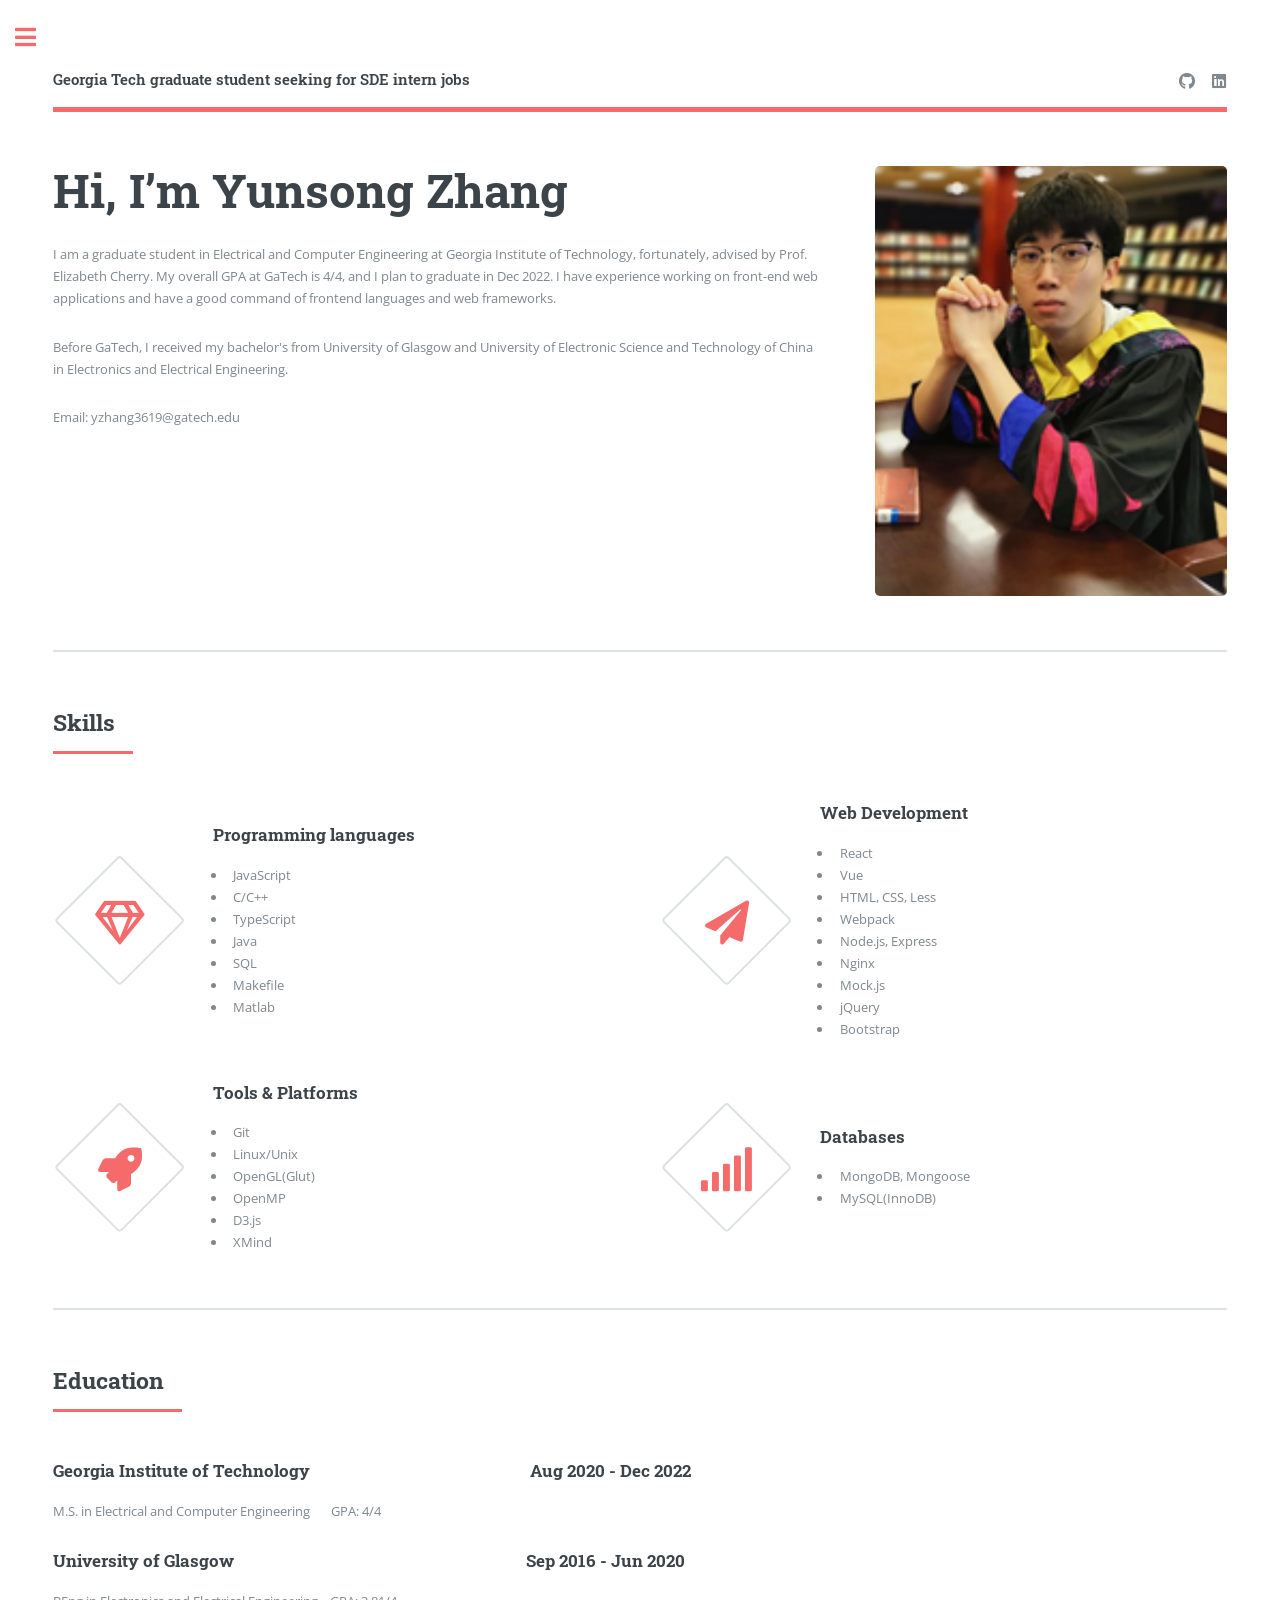
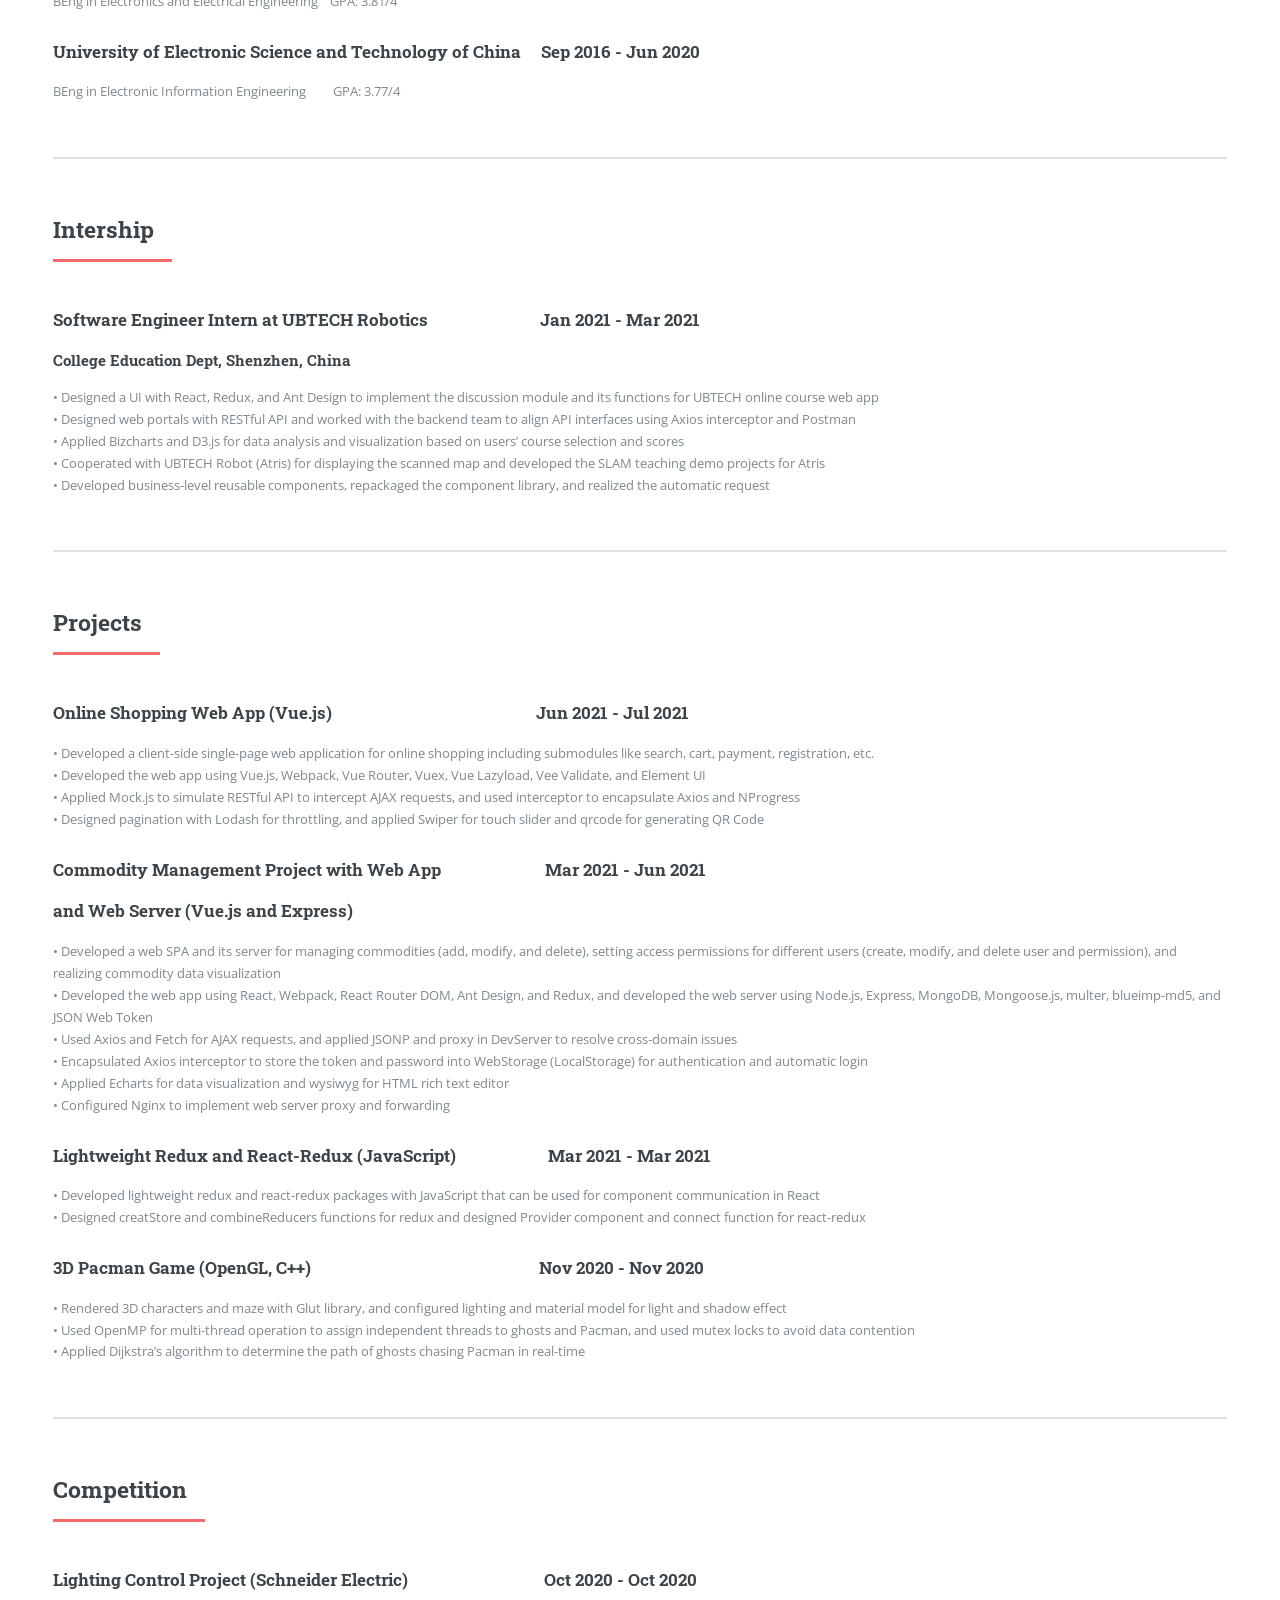
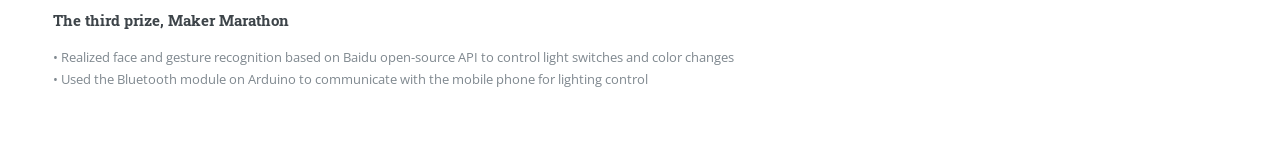
==== index.html @ 23c0cc94 "draft" ====
<!DOCTYPE HTML>

<html>
	<head>
		<title>Yunsong Zhang</title>
		<meta charset="utf-8" />
		<meta name="viewport" content="width=device-width, initial-scale=1, user-scalable=no" />
		<link rel="stylesheet" href="assets/css/main.css" />
	</head>
	<body class="is-preload">

		<!-- Wrapper -->
			<div id="wrapper">

				<!-- Main -->
					<div id="main">
						<div class="inner">

							<!-- Header -->
								<header id="header">
									<div class="logo"><strong>Georgia Tech graduate student seeking for SDE intern jobs</strong></div>
									<ul class="icons">
										<li><a href="https://github.com/JenghizZhang" class="icon brands fa-github"><span class="label">github</span></a></li>
										<li><a href="https://www.linkedin.com/in/yunsong-zhang-4806851b2/" class="icon brands fa-linkedin"><span class="label">linkedin</span></a></li>
									</ul>
								</header>

							<!-- Banner -->
								<section id="banner">
									<div class="content">
										<header>
											<h1>Hi, I’m Yunsong Zhang</h1>
										</header>
										<p>
											I am a graduate student in Electrical and Computer Engineering at Georgia Institute of Technology, fortunately, advised by Prof. Elizabeth Cherry.
											My overall GPA at GaTech is 4/4, and I plan to graduate in Dec 2022. I have experience working on front-end web applications and have a good command of 
											frontend languages and web frameworks.
										</p>
										<p>
											Before GaTech, I received my bachelor's from University of Glasgow and University of Electronic Science and Technology of China in Electronics and Electrical Engineering.
										</p>
										
										<p>
											Email: yzhang3619@gatech.edu
										</p>
									</div>
									<span class="image object">
										<img src="images/pic01.jpg" />
									</span>
								</section>

							<!-- Section -->
								<section id="skills">
									<header class="major">
										<h2>Skills</h2>
									</header>
									<div class="features">
										<article>
											<span class="icon fa-gem"></span>
											<div class="content">
												<h3>Programming languages</h3>
												<ul>
													<li>JavaScript</li>
													<li>C/C++</li>
													<li>TypeScript</li>
													<li>Java</li>
													<li>SQL</li>
													<li>Makefile</li>
													<li>Matlab</li>
												</ul>
											</div>
										</article>
										<article>
											<span class="icon solid fa-paper-plane"></span>
											<div class="content">
												<h3>Web Development</h3>
												<ul>
													<li>React</li>
													<li>Vue</li>
													<li>HTML, CSS, Less</li>
													<li>Webpack</li>
													<li>Node.js, Express</li>
													<li>Nginx</li>
													<li>Mock.js</li>
													<li>jQuery</li>
													<li>Bootstrap</li>
												</ul>
											</div>
										</article>
										<article>
											<span class="icon solid fa-rocket"></span>
											<div class="content">
												<h3>Tools & Platforms</h3>
												<ul>
													<li>Git</li>
													<li>Linux/Unix</li>
													<li>OpenGL(Glut)</li>
													<li>OpenMP</li>
													<li>D3.js</li>
													<li>XMind</li>
												</ul>
											</div>
										</article>
										<article>
											<span class="icon solid fa-signal"></span>
											<div class="content">
												<h3>Databases</h3>
												<ul>
													<li>MongoDB, Mongoose</li>
													<li>MySQL(InnoDB)</li>
												</ul>
											</div>
										</article>
									</div>
								</section>


								<section id="education">
									<div class="content" >
										<header class="major">
											<h2>Education</h2>
										</header>
										<h3>Georgia Institute of Technology  &nbsp;&nbsp;&nbsp;&nbsp;&nbsp;&nbsp;&nbsp;&nbsp;&nbsp;&nbsp;&nbsp;&nbsp;&nbsp;&nbsp;&nbsp;&nbsp;&nbsp;&nbsp;&nbsp;&nbsp;&nbsp;&nbsp;&nbsp;&nbsp;&nbsp;&nbsp;&nbsp;&nbsp;&nbsp;&nbsp;&nbsp;&nbsp;&nbsp;&nbsp;&nbsp;&nbsp;&nbsp;&nbsp;&nbsp;&nbsp;&nbsp;&nbsp;&nbsp;&nbsp;&nbsp;&nbsp; &nbsp;&nbsp;&nbsp;&nbsp;&nbsp;&nbsp; Aug 2020 - Dec 2022</h3>
										<p>M.S. in Electrical and Computer Engineering &nbsp;&nbsp;&nbsp;&nbsp;&nbsp;&nbsp;GPA: 4/4</p>
										<h3>University of Glasgow &nbsp;&nbsp;&nbsp;&nbsp;&nbsp;&nbsp;&nbsp;&nbsp;&nbsp;&nbsp;&nbsp;&nbsp;&nbsp;&nbsp;&nbsp;&nbsp;&nbsp;&nbsp;&nbsp;&nbsp;&nbsp;&nbsp;&nbsp;&nbsp;&nbsp;&nbsp;&nbsp;&nbsp;&nbsp;&nbsp;&nbsp;&nbsp;&nbsp;&nbsp;&nbsp;&nbsp;&nbsp;&nbsp;&nbsp;&nbsp;&nbsp;&nbsp;&nbsp;&nbsp;&nbsp;&nbsp; &nbsp;&nbsp;&nbsp;&nbsp;&nbsp;&nbsp;&nbsp;&nbsp;&nbsp;&nbsp;&nbsp;&nbsp;&nbsp;&nbsp;&nbsp;&nbsp;&nbsp;&nbsp;&nbsp;&nbsp;&nbsp;&nbsp;&nbsp;&nbsp; Sep 2016 - Jun 2020</h3>
										<p>BEng in Electronics and Electrical Engineering  &nbsp;&nbsp;&nbsp;GPA: 3.81/4</p>
										<h3>University of Electronic Science and Technology of China &nbsp;&nbsp;&nbsp; Sep 2016 - Jun 2020</h3>
										<p>BEng in Electronic Information Engineering &nbsp;&nbsp;&nbsp;&nbsp;&nbsp;&nbsp;&nbsp;&nbsp;GPA: 3.77/4</p>
								</section>


								<section id="Intership">
									<div class="content" >
										<header class="major">
											<h2>Intership</h2>
										</header>
										<h3>Software Engineer Intern at UBTECH Robotics &nbsp;&nbsp;&nbsp;&nbsp;&nbsp;&nbsp;&nbsp;&nbsp;&nbsp;&nbsp;&nbsp;&nbsp;&nbsp;&nbsp;&nbsp;&nbsp;&nbsp;&nbsp;&nbsp;&nbsp;&nbsp;&nbsp;&nbsp;&nbsp;&nbsp;&nbsp;&nbsp;Jan 2021 - Mar 2021</h3>
										<h4>College Education Dept, Shenzhen, China </h4>
										<p>
											• Designed a UI with React, Redux, and Ant Design to implement the discussion module and its functions for UBTECH online course web app
											<br>
											• Designed web portals with RESTful API and worked with the backend team to align API interfaces using Axios interceptor and Postman
											<br>
											• Applied Bizcharts and D3.js for data analysis and visualization based on users’ course selection and scores
											<br>
											• Cooperated with UBTECH Robot (Atris) for displaying the scanned map and developed the SLAM teaching demo projects for Atris
											<br>
											• Developed business-level reusable components, repackaged the component library, and realized the automatic request
										</p>
								</section>


								<section id="project">
									<div class="content" >
										<header class="major">
											<h2>Projects</h2>
										</header>
										<h3>Online Shopping Web App (Vue.js) &nbsp;&nbsp;&nbsp;&nbsp;&nbsp;&nbsp;&nbsp;&nbsp;&nbsp;&nbsp;&nbsp;&nbsp;&nbsp;&nbsp;&nbsp;&nbsp;&nbsp;&nbsp;&nbsp;&nbsp;&nbsp;&nbsp;&nbsp;&nbsp;&nbsp;&nbsp;&nbsp;&nbsp;&nbsp;&nbsp;&nbsp;&nbsp;&nbsp;&nbsp;&nbsp;&nbsp;&nbsp;&nbsp;&nbsp;&nbsp;&nbsp;&nbsp;&nbsp;&nbsp;&nbsp;&nbsp;&nbsp;&nbsp;&nbsp;
											Jun 2021 - Jul 2021</h3>
										<p>
											• Developed a client-side single-page web application for online shopping including submodules like search, cart, payment, registration, etc.
											<br>
											• Developed the web app using Vue.js, Webpack, Vue Router, Vuex, Vue Lazyload, Vee Validate, and Element UI
											<br>
											• Applied Mock.js to simulate RESTful API to intercept AJAX requests, and used interceptor to encapsulate Axios and NProgress
											<br>
											• Designed pagination with Lodash for throttling, and applied Swiper for touch slider and qrcode for generating QR Code
										</p>
										
										<h3>Commodity Management Project with Web App &nbsp;&nbsp;&nbsp;&nbsp;&nbsp;&nbsp;&nbsp;&nbsp;&nbsp;&nbsp;&nbsp;&nbsp;&nbsp;&nbsp;&nbsp;&nbsp;&nbsp;&nbsp;&nbsp;&nbsp;&nbsp;&nbsp;&nbsp;&nbsp;
											Mar 2021 - Jun 2021</h3>
										<h3> and Web Server (Vue.js and Express)</h3>
										<p>
											• Developed a web SPA and its server for managing commodities (add, modify, and delete), setting access permissions for different users (create, modify, and delete user and permission), and realizing commodity data visualization
											<br>
											• Developed the web app using React, Webpack, React Router DOM, Ant Design, and Redux, and developed the web server using Node.js, Express, MongoDB, Mongoose.js, multer, blueimp-md5, and JSON Web Token
											<br>
											• Used Axios and Fetch for AJAX requests, and applied JSONP and proxy in DevServer to resolve cross-domain issues
											<br>
											• Encapsulated Axios interceptor to store the token and password into WebStorage (LocalStorage) for authentication and automatic login
											<br>
											• Applied Echarts for data visualization and wysiwyg for HTML rich text editor
											<br>
											• Configured Nginx to implement web server proxy and forwarding
										</p>

										<h3>Lightweight Redux and React-Redux (JavaScript)  &nbsp;&nbsp;&nbsp;&nbsp;&nbsp;&nbsp;&nbsp;&nbsp;&nbsp;&nbsp;&nbsp;&nbsp;&nbsp;&nbsp;&nbsp;&nbsp;&nbsp;&nbsp;&nbsp;&nbsp;&nbsp;
											Mar 2021 - Mar 2021</h3>
										<p>
											• Developed lightweight redux and react-redux packages with JavaScript that can be used for component communication in React
											<br>
											• Designed creatStore and combineReducers functions for redux and designed Provider component and connect function for react-redux
										</p>

										<h3>3D Pacman Game (OpenGL, C++)  &nbsp;&nbsp;&nbsp;&nbsp;&nbsp;&nbsp;&nbsp;&nbsp;&nbsp;&nbsp;&nbsp;&nbsp;&nbsp;&nbsp;&nbsp;&nbsp;&nbsp;&nbsp;&nbsp;&nbsp;&nbsp;&nbsp;&nbsp;&nbsp;&nbsp;&nbsp;&nbsp;&nbsp;&nbsp;&nbsp;&nbsp;&nbsp;&nbsp;&nbsp;&nbsp;&nbsp;&nbsp;&nbsp;&nbsp;&nbsp;&nbsp;&nbsp;&nbsp;&nbsp;&nbsp;&nbsp;&nbsp;&nbsp;&nbsp;&nbsp;&nbsp;&nbsp;&nbsp;&nbsp;&nbsp;
											Nov 2020 - Nov 2020</h3>
										<p>
											• Rendered 3D characters and maze with Glut library, and configured lighting and material model for light and shadow effect
											<br>
											• Used OpenMP for multi-thread operation to assign independent threads to ghosts and Pacman, and used mutex locks to avoid data contention
											<br>
											• Applied Dijkstra’s algorithm to determine the path of ghosts chasing Pacman in real-time
										</p>
								</section>

								<section id="competition">
									<div class="content" >
										<header class="major">
											<h2>Competition</h2>
										</header>
										<h3>Lighting Control Project (Schneider Electric)  &nbsp;&nbsp;&nbsp;&nbsp;&nbsp;&nbsp;&nbsp;&nbsp;&nbsp;&nbsp;&nbsp;&nbsp;&nbsp;&nbsp;&nbsp;&nbsp;&nbsp;&nbsp;&nbsp;&nbsp;&nbsp;&nbsp;&nbsp;&nbsp;&nbsp;&nbsp;&nbsp;&nbsp;&nbsp;&nbsp;&nbsp;&nbsp;
											Oct 2020 - Oct 2020</h3>
										<h4>The third prize, Maker Marathon</h4>
										<p>
											• Realized face and gesture recognition based on Baidu open-source API to control light switches and color changes
											<br>
											• Used the Bluetooth module on Arduino to communicate with the mobile phone for lighting control
										</p>
								</section>

							<!-- Section -->
								<!-- <section>
									<header class="major">
										<h2>Ipsum sed dolor</h2>
									</header>
									<div class="posts">
										<article>
											<a href="#" class="image"><img src="images/pic01.jpg" alt="" /></a>
											<h3>Interdum aenean</h3>
											<p>Aenean ornare velit lacus, ac varius enim lorem ullamcorper dolore. Proin aliquam facilisis ante interdum. Sed nulla amet lorem feugiat tempus aliquam.</p>
											<ul class="actions">
												<li><a href="#" class="button">More</a></li>
											</ul>
										</article>
										<article>
											<a href="#" class="image"><img src="images/pic02.jpg" alt="" /></a>
											<h3>Nulla amet dolore</h3>
											<p>Aenean ornare velit lacus, ac varius enim lorem ullamcorper dolore. Proin aliquam facilisis ante interdum. Sed nulla amet lorem feugiat tempus aliquam.</p>
											<ul class="actions">
												<li><a href="#" class="button">More</a></li>
											</ul>
										</article>
										<article>
											<a href="#" class="image"><img src="images/pic03.jpg" alt="" /></a>
											<h3>Tempus ullamcorper</h3>
											<p>Aenean ornare velit lacus, ac varius enim lorem ullamcorper dolore. Proin aliquam facilisis ante interdum. Sed nulla amet lorem feugiat tempus aliquam.</p>
											<ul class="actions">
												<li><a href="#" class="button">More</a></li>
											</ul>
										</article>
										<article>
											<a href="#" class="image"><img src="images/pic04.jpg" alt="" /></a>
											<h3>Sed etiam facilis</h3>
											<p>Aenean ornare velit lacus, ac varius enim lorem ullamcorper dolore. Proin aliquam facilisis ante interdum. Sed nulla amet lorem feugiat tempus aliquam.</p>
											<ul class="actions">
												<li><a href="#" class="button">More</a></li>
											</ul>
										</article>
										<article>
											<a href="#" class="image"><img src="images/pic05.jpg" alt="" /></a>
											<h3>Feugiat lorem aenean</h3>
											<p>Aenean ornare velit lacus, ac varius enim lorem ullamcorper dolore. Proin aliquam facilisis ante interdum. Sed nulla amet lorem feugiat tempus aliquam.</p>
											<ul class="actions">
												<li><a href="#" class="button">More</a></li>
											</ul>
										</article>
										<article>
											<a href="#" class="image"><img src="images/pic06.jpg" alt="" /></a>
											<h3>Amet varius aliquam</h3>
											<p>Aenean ornare velit lacus, ac varius enim lorem ullamcorper dolore. Proin aliquam facilisis ante interdum. Sed nulla amet lorem feugiat tempus aliquam.</p>
											<ul class="actions">
												<li><a href="#" class="button">More</a></li>
											</ul>
										</article>
									</div>
								</section> -->

						</div>
					</div>

				<!-- Sidebar -->
					<div id="sidebar">
						<div class="inner">

							<!-- Search -->
								<!-- <section id="search" class="alt">
									<form method="post" action="#">
										<input type="text" name="query" id="query" placeholder="Search" />
									</form>
								</section> -->

							<!-- Menu -->
								<nav id="menu">
									<header class="major">
										<h2>Menu</h2>
									</header>
									<ul>
										<li><a href="#header">About Me</a></li>
										<li><a href="#skills">Skills</a></li>
										<li><a href="#education">education</a></li>
										<li><a href="#Intership">Intership</a></li>
										<li><a href="#project">projects</a></li>
										<li><a href="#competition">competition</a></li>
									</ul>
								</nav>

							

						</div>
					</div>

			</div>

		<!-- Scripts -->
			<script src="assets/js/jquery.min.js"></script>
			<script src="assets/js/browser.min.js"></script>
			<script src="assets/js/breakpoints.min.js"></script>
			<script src="assets/js/util.js"></script>
			<script src="assets/js/main.js"></script>

	</body>
</html>
---- assets/css/main.css ----
@import url(fontawesome-all.min.css);
@import url("https://fonts.googleapis.com/css?family=Open+Sans:400,600,400italic,600italic|Roboto+Slab:400,700");
/*
	Editorial by HTML5 UP
	html5up.net | @ajlkn
	Free for personal and commercial use under the CCA 3.0 license (html5up.net/license)
*/
html, body, div, span, applet, object,
iframe, h1, h2, h3, h4, h5, h6, p, blockquote,
pre, a, abbr, acronym, address, big, cite,
code, del, dfn, em, img, ins, kbd, q, s, samp,
small, strike, strong, sub, sup, tt, var, b,
u, i, center, dl, dt, dd, ol, ul, li, fieldset,
form, label, legend, table, caption, tbody,
tfoot, thead, tr, th, td, article, aside,
canvas, details, embed, figure, figcaption,
footer, header, hgroup, menu, nav, output, ruby,
section, summary, time, mark, audio, video {
  margin: 0;
  padding: 0;
  border: 0;
  font-size: 100%;
  font: inherit;
  vertical-align: baseline; }

article, aside, details, figcaption, figure,
footer, header, hgroup, menu, nav, section {
  display: block; }

body {
  line-height: 1; }

ol, ul {
  list-style: none; }

blockquote, q {
  quotes: none; }
  blockquote:before, blockquote:after, q:before, q:after {
    content: '';
    content: none; }

table {
  border-collapse: collapse;
  border-spacing: 0; }

body {
  -webkit-text-size-adjust: none; }

mark {
  background-color: transparent;
  color: inherit; }

input::-moz-focus-inner {
  border: 0;
  padding: 0; }

input, select, textarea {
  -moz-appearance: none;
  -webkit-appearance: none;
  -ms-appearance: none;
  appearance: none; }

/* Basic */
@-ms-viewport {
  width: device-width; }

body {
  -ms-overflow-style: scrollbar; }

@media screen and (max-width: 480px) {
  html, body {
    min-width: 320px; } }

html {
  box-sizing: border-box; }

*, *:before, *:after {
  box-sizing: inherit; }

body {
  background: #ffffff; }
  body.is-preload *, body.is-preload *:before, body.is-preload *:after, body.is-resizing *, body.is-resizing *:before, body.is-resizing *:after {
    -moz-animation: none !important;
    -webkit-animation: none !important;
    -ms-animation: none !important;
    animation: none !important;
    -moz-transition: none !important;
    -webkit-transition: none !important;
    -ms-transition: none !important;
    transition: none !important; }

/* Type */
body, input, select, textarea {
  color: #7f888f;
  font-family: "Open Sans", sans-serif;
  font-size: 13pt;
  font-weight: 400;
  line-height: 1.65; }
  @media screen and (max-width: 1680px) {
    body, input, select, textarea {
      font-size: 11pt; } }
  @media screen and (max-width: 1280px) {
    body, input, select, textarea {
      font-size: 10pt; } }
  @media screen and (max-width: 360px) {
    body, input, select, textarea {
      font-size: 9pt; } }

a {
  -moz-transition: color 0.2s ease-in-out, border-bottom-color 0.2s ease-in-out;
  -webkit-transition: color 0.2s ease-in-out, border-bottom-color 0.2s ease-in-out;
  -ms-transition: color 0.2s ease-in-out, border-bottom-color 0.2s ease-in-out;
  transition: color 0.2s ease-in-out, border-bottom-color 0.2s ease-in-out;
  border-bottom: dotted 1px;
  color: #f56a6a;
  text-decoration: none; }
  a:hover {
    border-bottom-color: #f56a6a;
    color: #f56a6a !important; }
    a:hover strong {
      color: inherit; }

strong, b {
  color: #3d4449;
  font-weight: 600; }

em, i {
  font-style: italic; }

p {
  margin: 0 0 2em 0; }

h1, h2, h3, h4, h5, h6 {
  color: #3d4449;
  font-family: "Roboto Slab", serif;
  font-weight: 700;
  line-height: 1.5;
  margin: 0 0 1em 0; }
  h1 a, h2 a, h3 a, h4 a, h5 a, h6 a {
    color: inherit;
    text-decoration: none;
    border-bottom: 0; }

h1 {
  font-size: 4em;
  margin: 0 0 0.5em 0;
  line-height: 1.3; }

h2 {
  font-size: 1.75em; }

h3 {
  font-size: 1.25em; }

h4 {
  font-size: 1.1em; }

h5 {
  font-size: 0.9em; }

h6 {
  font-size: 0.7em; }

@media screen and (max-width: 1680px) {
  h1 {
    font-size: 3.5em; } }

@media screen and (max-width: 980px) {
  h1 {
    font-size: 3.25em; } }

@media screen and (max-width: 736px) {
  h1 {
    font-size: 2em;
    line-height: 1.4; }
  h2 {
    font-size: 1.5em; } }

sub {
  font-size: 0.8em;
  position: relative;
  top: 0.5em; }

sup {
  font-size: 0.8em;
  position: relative;
  top: -0.5em; }

blockquote {
  border-left: solid 3px rgba(210, 215, 217, 0.75);
  font-style: italic;
  margin: 0 0 2em 0;
  padding: 0.5em 0 0.5em 2em; }

code {
  background: rgba(230, 235, 237, 0.25);
  border-radius: 0.375em;
  border: solid 1px rgba(210, 215, 217, 0.75);
  font-family: "Courier New", monospace;
  font-size: 0.9em;
  margin: 0 0.25em;
  padding: 0.25em 0.65em; }

pre {
  -webkit-overflow-scrolling: touch;
  font-family: "Courier New", monospace;
  font-size: 0.9em;
  margin: 0 0 2em 0; }
  pre code {
    display: block;
    line-height: 1.75;
    padding: 1em 1.5em;
    overflow-x: auto; }

hr {
  border: 0;
  border-bottom: solid 1px rgba(210, 215, 217, 0.75);
  margin: 2em 0; }
  hr.major {
    margin: 3em 0; }

.align-left {
  text-align: left; }

.align-center {
  text-align: center; }

.align-right {
  text-align: right; }

/* Row */
.row {
  display: flex;
  flex-wrap: wrap;
  box-sizing: border-box;
  align-items: stretch; }
  .row > * {
    box-sizing: border-box; }
  .row.gtr-uniform > * > :last-child {
    margin-bottom: 0; }
  .row.aln-left {
    justify-content: flex-start; }
  .row.aln-center {
    justify-content: center; }
  .row.aln-right {
    justify-content: flex-end; }
  .row.aln-top {
    align-items: flex-start; }
  .row.aln-middle {
    align-items: center; }
  .row.aln-bottom {
    align-items: flex-end; }
  .row > .imp {
    order: -1; }
  .row > .col-1 {
    width: 8.33333%; }
  .row > .off-1 {
    margin-left: 8.33333%; }
  .row > .col-2 {
    width: 16.66667%; }
  .row > .off-2 {
    margin-left: 16.66667%; }
  .row > .col-3 {
    width: 25%; }
  .row > .off-3 {
    margin-left: 25%; }
  .row > .col-4 {
    width: 33.33333%; }
  .row > .off-4 {
    margin-left: 33.33333%; }
  .row > .col-5 {
    width: 41.66667%; }
  .row > .off-5 {
    margin-left: 41.66667%; }
  .row > .col-6 {
    width: 50%; }
  .row > .off-6 {
    margin-left: 50%; }
  .row > .col-7 {
    width: 58.33333%; }
  .row > .off-7 {
    margin-left: 58.33333%; }
  .row > .col-8 {
    width: 66.66667%; }
  .row > .off-8 {
    margin-left: 66.66667%; }
  .row > .col-9 {
    width: 75%; }
  .row > .off-9 {
    margin-left: 75%; }
  .row > .col-10 {
    width: 83.33333%; }
  .row > .off-10 {
    margin-left: 83.33333%; }
  .row > .col-11 {
    width: 91.66667%; }
  .row > .off-11 {
    margin-left: 91.66667%; }
  .row > .col-12 {
    width: 100%; }
  .row > .off-12 {
    margin-left: 100%; }
  .row.gtr-0 {
    margin-top: 0;
    margin-left: 0em; }
    .row.gtr-0 > * {
      padding: 0 0 0 0em; }
    .row.gtr-0.gtr-uniform {
      margin-top: 0em; }
      .row.gtr-0.gtr-uniform > * {
        padding-top: 0em; }
  .row.gtr-25 {
    margin-top: 0;
    margin-left: -0.375em; }
    .row.gtr-25 > * {
      padding: 0 0 0 0.375em; }
    .row.gtr-25.gtr-uniform {
      margin-top: -0.375em; }
      .row.gtr-25.gtr-uniform > * {
        padding-top: 0.375em; }
  .row.gtr-50 {
    margin-top: 0;
    margin-left: -0.75em; }
    .row.gtr-50 > * {
      padding: 0 0 0 0.75em; }
    .row.gtr-50.gtr-uniform {
      margin-top: -0.75em; }
      .row.gtr-50.gtr-uniform > * {
        padding-top: 0.75em; }
  .row {
    margin-top: 0;
    margin-left: -1.5em; }
    .row > * {
      padding: 0 0 0 1.5em; }
    .row.gtr-uniform {
      margin-top: -1.5em; }
      .row.gtr-uniform > * {
        padding-top: 1.5em; }
  .row.gtr-150 {
    margin-top: 0;
    margin-left: -2.25em; }
    .row.gtr-150 > * {
      padding: 0 0 0 2.25em; }
    .row.gtr-150.gtr-uniform {
      margin-top: -2.25em; }
      .row.gtr-150.gtr-uniform > * {
        padding-top: 2.25em; }
  .row.gtr-200 {
    margin-top: 0;
    margin-left: -3em; }
    .row.gtr-200 > * {
      padding: 0 0 0 3em; }
    .row.gtr-200.gtr-uniform {
      margin-top: -3em; }
      .row.gtr-200.gtr-uniform > * {
        padding-top: 3em; }
  @media screen and (max-width: 1680px) {
    .row {
      display: flex;
      flex-wrap: wrap;
      box-sizing: border-box;
      align-items: stretch; }
      .row > * {
        box-sizing: border-box; }
      .row.gtr-uniform > * > :last-child {
        margin-bottom: 0; }
      .row.aln-left {
        justify-content: flex-start; }
      .row.aln-center {
        justify-content: center; }
      .row.aln-right {
        justify-content: flex-end; }
      .row.aln-top {
        align-items: flex-start; }
      .row.aln-middle {
        align-items: center; }
      .row.aln-bottom {
        align-items: flex-end; }
      .row > .imp-xlarge {
        order: -1; }
      .row > .col-1-xlarge {
        width: 8.33333%; }
      .row > .off-1-xlarge {
        margin-left: 8.33333%; }
      .row > .col-2-xlarge {
        width: 16.66667%; }
      .row > .off-2-xlarge {
        margin-left: 16.66667%; }
      .row > .col-3-xlarge {
        width: 25%; }
      .row > .off-3-xlarge {
        margin-left: 25%; }
      .row > .col-4-xlarge {
        width: 33.33333%; }
      .row > .off-4-xlarge {
        margin-left: 33.33333%; }
      .row > .col-5-xlarge {
        width: 41.66667%; }
      .row > .off-5-xlarge {
        margin-left: 41.66667%; }
      .row > .col-6-xlarge {
        width: 50%; }
      .row > .off-6-xlarge {
        margin-left: 50%; }
      .row > .col-7-xlarge {
        width: 58.33333%; }
      .row > .off-7-xlarge {
        margin-left: 58.33333%; }
      .row > .col-8-xlarge {
        width: 66.66667%; }
      .row > .off-8-xlarge {
        margin-left: 66.66667%; }
      .row > .col-9-xlarge {
        width: 75%; }
      .row > .off-9-xlarge {
        margin-left: 75%; }
      .row > .col-10-xlarge {
        width: 83.33333%; }
      .row > .off-10-xlarge {
        margin-left: 83.33333%; }
      .row > .col-11-xlarge {
        width: 91.66667%; }
      .row > .off-11-xlarge {
        margin-left: 91.66667%; }
      .row > .col-12-xlarge {
        width: 100%; }
      .row > .off-12-xlarge {
        margin-left: 100%; }
      .row.gtr-0 {
        margin-top: 0;
        margin-left: 0em; }
        .row.gtr-0 > * {
          padding: 0 0 0 0em; }
        .row.gtr-0.gtr-uniform {
          margin-top: 0em; }
          .row.gtr-0.gtr-uniform > * {
            padding-top: 0em; }
      .row.gtr-25 {
        margin-top: 0;
        margin-left: -0.375em; }
        .row.gtr-25 > * {
          padding: 0 0 0 0.375em; }
        .row.gtr-25.gtr-uniform {
          margin-top: -0.375em; }
          .row.gtr-25.gtr-uniform > * {
            padding-top: 0.375em; }
      .row.gtr-50 {
        margin-top: 0;
        margin-left: -0.75em; }
        .row.gtr-50 > * {
          padding: 0 0 0 0.75em; }
        .row.gtr-50.gtr-uniform {
          margin-top: -0.75em; }
          .row.gtr-50.gtr-uniform > * {
            padding-top: 0.75em; }
      .row {
        margin-top: 0;
        margin-left: -1.5em; }
        .row > * {
          padding: 0 0 0 1.5em; }
        .row.gtr-uniform {
          margin-top: -1.5em; }
          .row.gtr-uniform > * {
            padding-top: 1.5em; }
      .row.gtr-150 {
        margin-top: 0;
        margin-left: -2.25em; }
        .row.gtr-150 > * {
          padding: 0 0 0 2.25em; }
        .row.gtr-150.gtr-uniform {
          margin-top: -2.25em; }
          .row.gtr-150.gtr-uniform > * {
            padding-top: 2.25em; }
      .row.gtr-200 {
        margin-top: 0;
        margin-left: -3em; }
        .row.gtr-200 > * {
          padding: 0 0 0 3em; }
        .row.gtr-200.gtr-uniform {
          margin-top: -3em; }
          .row.gtr-200.gtr-uniform > * {
            padding-top: 3em; } }
  @media screen and (max-width: 1280px) {
    .row {
      display: flex;
      flex-wrap: wrap;
      box-sizing: border-box;
      align-items: stretch; }
      .row > * {
        box-sizing: border-box; }
      .row.gtr-uniform > * > :last-child {
        margin-bottom: 0; }
      .row.aln-left {
        justify-content: flex-start; }
      .row.aln-center {
        justify-content: center; }
      .row.aln-right {
        justify-content: flex-end; }
      .row.aln-top {
        align-items: flex-start; }
      .row.aln-middle {
        align-items: center; }
      .row.aln-bottom {
        align-items: flex-end; }
      .row > .imp-large {
        order: -1; }
      .row > .col-1-large {
        width: 8.33333%; }
      .row > .off-1-large {
        margin-left: 8.33333%; }
      .row > .col-2-large {
        width: 16.66667%; }
      .row > .off-2-large {
        margin-left: 16.66667%; }
      .row > .col-3-large {
        width: 25%; }
      .row > .off-3-large {
        margin-left: 25%; }
      .row > .col-4-large {
        width: 33.33333%; }
      .row > .off-4-large {
        margin-left: 33.33333%; }
      .row > .col-5-large {
        width: 41.66667%; }
      .row > .off-5-large {
        margin-left: 41.66667%; }
      .row > .col-6-large {
        width: 50%; }
      .row > .off-6-large {
        margin-left: 50%; }
      .row > .col-7-large {
        width: 58.33333%; }
      .row > .off-7-large {
        margin-left: 58.33333%; }
      .row > .col-8-large {
        width: 66.66667%; }
      .row > .off-8-large {
        margin-left: 66.66667%; }
      .row > .col-9-large {
        width: 75%; }
      .row > .off-9-large {
        margin-left: 75%; }
      .row > .col-10-large {
        width: 83.33333%; }
      .row > .off-10-large {
        margin-left: 83.33333%; }
      .row > .col-11-large {
        width: 91.66667%; }
      .row > .off-11-large {
        margin-left: 91.66667%; }
      .row > .col-12-large {
        width: 100%; }
      .row > .off-12-large {
        margin-left: 100%; }
      .row.gtr-0 {
        margin-top: 0;
        margin-left: 0em; }
        .row.gtr-0 > * {
          padding: 0 0 0 0em; }
        .row.gtr-0.gtr-uniform {
          margin-top: 0em; }
          .row.gtr-0.gtr-uniform > * {
            padding-top: 0em; }
      .row.gtr-25 {
        margin-top: 0;
        margin-left: -0.375em; }
        .row.gtr-25 > * {
          padding: 0 0 0 0.375em; }
        .row.gtr-25.gtr-uniform {
          margin-top: -0.375em; }
          .row.gtr-25.gtr-uniform > * {
            padding-top: 0.375em; }
      .row.gtr-50 {
        margin-top: 0;
        margin-left: -0.75em; }
        .row.gtr-50 > * {
          padding: 0 0 0 0.75em; }
        .row.gtr-50.gtr-uniform {
          margin-top: -0.75em; }
          .row.gtr-50.gtr-uniform > * {
            padding-top: 0.75em; }
      .row {
        margin-top: 0;
        margin-left: -1.5em; }
        .row > * {
          padding: 0 0 0 1.5em; }
        .row.gtr-uniform {
          margin-top: -1.5em; }
          .row.gtr-uniform > * {
            padding-top: 1.5em; }
      .row.gtr-150 {
        margin-top: 0;
        margin-left: -2.25em; }
        .row.gtr-150 > * {
          padding: 0 0 0 2.25em; }
        .row.gtr-150.gtr-uniform {
          margin-top: -2.25em; }
          .row.gtr-150.gtr-uniform > * {
            padding-top: 2.25em; }
      .row.gtr-200 {
        margin-top: 0;
        margin-left: -3em; }
        .row.gtr-200 > * {
          padding: 0 0 0 3em; }
        .row.gtr-200.gtr-uniform {
          margin-top: -3em; }
          .row.gtr-200.gtr-uniform > * {
            padding-top: 3em; } }
  @media screen and (max-width: 980px) {
    .row {
      display: flex;
      flex-wrap: wrap;
      box-sizing: border-box;
      align-items: stretch; }
      .row > * {
        box-sizing: border-box; }
      .row.gtr-uniform > * > :last-child {
        margin-bottom: 0; }
      .row.aln-left {
        justify-content: flex-start; }
      .row.aln-center {
        justify-content: center; }
      .row.aln-right {
        justify-content: flex-end; }
      .row.aln-top {
        align-items: flex-start; }
      .row.aln-middle {
        align-items: center; }
      .row.aln-bottom {
        align-items: flex-end; }
      .row > .imp-medium {
        order: -1; }
      .row > .col-1-medium {
        width: 8.33333%; }
      .row > .off-1-medium {
        margin-left: 8.33333%; }
      .row > .col-2-medium {
        width: 16.66667%; }
      .row > .off-2-medium {
        margin-left: 16.66667%; }
      .row > .col-3-medium {
        width: 25%; }
      .row > .off-3-medium {
        margin-left: 25%; }
      .row > .col-4-medium {
        width: 33.33333%; }
      .row > .off-4-medium {
        margin-left: 33.33333%; }
      .row > .col-5-medium {
        width: 41.66667%; }
      .row > .off-5-medium {
        margin-left: 41.66667%; }
      .row > .col-6-medium {
        width: 50%; }
      .row > .off-6-medium {
        margin-left: 50%; }
      .row > .col-7-medium {
        width: 58.33333%; }
      .row > .off-7-medium {
        margin-left: 58.33333%; }
      .row > .col-8-medium {
        width: 66.66667%; }
      .row > .off-8-medium {
        margin-left: 66.66667%; }
      .row > .col-9-medium {
        width: 75%; }
      .row > .off-9-medium {
        margin-left: 75%; }
      .row > .col-10-medium {
        width: 83.33333%; }
      .row > .off-10-medium {
        margin-left: 83.33333%; }
      .row > .col-11-medium {
        width: 91.66667%; }
      .row > .off-11-medium {
        margin-left: 91.66667%; }
      .row > .col-12-medium {
        width: 100%; }
      .row > .off-12-medium {
        margin-left: 100%; }
      .row.gtr-0 {
        margin-top: 0;
        margin-left: 0em; }
        .row.gtr-0 > * {
          padding: 0 0 0 0em; }
        .row.gtr-0.gtr-uniform {
          margin-top: 0em; }
          .row.gtr-0.gtr-uniform > * {
            padding-top: 0em; }
      .row.gtr-25 {
        margin-top: 0;
        margin-left: -0.375em; }
        .row.gtr-25 > * {
          padding: 0 0 0 0.375em; }
        .row.gtr-25.gtr-uniform {
          margin-top: -0.375em; }
          .row.gtr-25.gtr-uniform > * {
            padding-top: 0.375em; }
      .row.gtr-50 {
        margin-top: 0;
        margin-left: -0.75em; }
        .row.gtr-50 > * {
          padding: 0 0 0 0.75em; }
        .row.gtr-50.gtr-uniform {
          margin-top: -0.75em; }
          .row.gtr-50.gtr-uniform > * {
            padding-top: 0.75em; }
      .row {
        margin-top: 0;
        margin-left: -1.5em; }
        .row > * {
          padding: 0 0 0 1.5em; }
        .row.gtr-uniform {
          margin-top: -1.5em; }
          .row.gtr-uniform > * {
            padding-top: 1.5em; }
      .row.gtr-150 {
        margin-top: 0;
        margin-left: -2.25em; }
        .row.gtr-150 > * {
          padding: 0 0 0 2.25em; }
        .row.gtr-150.gtr-uniform {
          margin-top: -2.25em; }
          .row.gtr-150.gtr-uniform > * {
            padding-top: 2.25em; }
      .row.gtr-200 {
        margin-top: 0;
        margin-left: -3em; }
        .row.gtr-200 > * {
          padding: 0 0 0 3em; }
        .row.gtr-200.gtr-uniform {
          margin-top: -3em; }
          .row.gtr-200.gtr-uniform > * {
            padding-top: 3em; } }
  @media screen and (max-width: 736px) {
    .row {
      display: flex;
      flex-wrap: wrap;
      box-sizing: border-box;
      align-items: stretch; }
      .row > * {
        box-sizing: border-box; }
      .row.gtr-uniform > * > :last-child {
        margin-bottom: 0; }
      .row.aln-left {
        justify-content: flex-start; }
      .row.aln-center {
        justify-content: center; }
      .row.aln-right {
        justify-content: flex-end; }
      .row.aln-top {
        align-items: flex-start; }
      .row.aln-middle {
        align-items: center; }
      .row.aln-bottom {
        align-items: flex-end; }
      .row > .imp-small {
        order: -1; }
      .row > .col-1-small {
        width: 8.33333%; }
      .row > .off-1-small {
        margin-left: 8.33333%; }
      .row > .col-2-small {
        width: 16.66667%; }
      .row > .off-2-small {
        margin-left: 16.66667%; }
      .row > .col-3-small {
        width: 25%; }
      .row > .off-3-small {
        margin-left: 25%; }
      .row > .col-4-small {
        width: 33.33333%; }
      .row > .off-4-small {
        margin-left: 33.33333%; }
      .row > .col-5-small {
        width: 41.66667%; }
      .row > .off-5-small {
        margin-left: 41.66667%; }
      .row > .col-6-small {
        width: 50%; }
      .row > .off-6-small {
        margin-left: 50%; }
      .row > .col-7-small {
        width: 58.33333%; }
      .row > .off-7-small {
        margin-left: 58.33333%; }
      .row > .col-8-small {
        width: 66.66667%; }
      .row > .off-8-small {
        margin-left: 66.66667%; }
      .row > .col-9-small {
        width: 75%; }
      .row > .off-9-small {
        margin-left: 75%; }
      .row > .col-10-small {
        width: 83.33333%; }
      .row > .off-10-small {
        margin-left: 83.33333%; }
      .row > .col-11-small {
        width: 91.66667%; }
      .row > .off-11-small {
        margin-left: 91.66667%; }
      .row > .col-12-small {
        width: 100%; }
      .row > .off-12-small {
        margin-left: 100%; }
      .row.gtr-0 {
        margin-top: 0;
        margin-left: 0em; }
        .row.gtr-0 > * {
          padding: 0 0 0 0em; }
        .row.gtr-0.gtr-uniform {
          margin-top: 0em; }
          .row.gtr-0.gtr-uniform > * {
            padding-top: 0em; }
      .row.gtr-25 {
        margin-top: 0;
        margin-left: -0.375em; }
        .row.gtr-25 > * {
          padding: 0 0 0 0.375em; }
        .row.gtr-25.gtr-uniform {
          margin-top: -0.375em; }
          .row.gtr-25.gtr-uniform > * {
            padding-top: 0.375em; }
      .row.gtr-50 {
        margin-top: 0;
        margin-left: -0.75em; }
        .row.gtr-50 > * {
          padding: 0 0 0 0.75em; }
        .row.gtr-50.gtr-uniform {
          margin-top: -0.75em; }
          .row.gtr-50.gtr-uniform > * {
            padding-top: 0.75em; }
      .row {
        margin-top: 0;
        margin-left: -1.5em; }
        .row > * {
          padding: 0 0 0 1.5em; }
        .row.gtr-uniform {
          margin-top: -1.5em; }
          .row.gtr-uniform > * {
            padding-top: 1.5em; }
      .row.gtr-150 {
        margin-top: 0;
        margin-left: -2.25em; }
        .row.gtr-150 > * {
          padding: 0 0 0 2.25em; }
        .row.gtr-150.gtr-uniform {
          margin-top: -2.25em; }
          .row.gtr-150.gtr-uniform > * {
            padding-top: 2.25em; }
      .row.gtr-200 {
        margin-top: 0;
        margin-left: -3em; }
        .row.gtr-200 > * {
          padding: 0 0 0 3em; }
        .row.gtr-200.gtr-uniform {
          margin-top: -3em; }
          .row.gtr-200.gtr-uniform > * {
            padding-top: 3em; } }
  @media screen and (max-width: 480px) {
    .row {
      display: flex;
      flex-wrap: wrap;
      box-sizing: border-box;
      align-items: stretch; }
      .row > * {
        box-sizing: border-box; }
      .row.gtr-uniform > * > :last-child {
        margin-bottom: 0; }
      .row.aln-left {
        justify-content: flex-start; }
      .row.aln-center {
        justify-content: center; }
      .row.aln-right {
        justify-content: flex-end; }
      .row.aln-top {
        align-items: flex-start; }
      .row.aln-middle {
        align-items: center; }
      .row.aln-bottom {
        align-items: flex-end; }
      .row > .imp-xsmall {
        order: -1; }
      .row > .col-1-xsmall {
        width: 8.33333%; }
      .row > .off-1-xsmall {
        margin-left: 8.33333%; }
      .row > .col-2-xsmall {
        width: 16.66667%; }
      .row > .off-2-xsmall {
        margin-left: 16.66667%; }
      .row > .col-3-xsmall {
        width: 25%; }
      .row > .off-3-xsmall {
        margin-left: 25%; }
      .row > .col-4-xsmall {
        width: 33.33333%; }
      .row > .off-4-xsmall {
        margin-left: 33.33333%; }
      .row > .col-5-xsmall {
        width: 41.66667%; }
      .row > .off-5-xsmall {
        margin-left: 41.66667%; }
      .row > .col-6-xsmall {
        width: 50%; }
      .row > .off-6-xsmall {
        margin-left: 50%; }
      .row > .col-7-xsmall {
        width: 58.33333%; }
      .row > .off-7-xsmall {
        margin-left: 58.33333%; }
      .row > .col-8-xsmall {
        width: 66.66667%; }
      .row > .off-8-xsmall {
        margin-left: 66.66667%; }
      .row > .col-9-xsmall {
        width: 75%; }
      .row > .off-9-xsmall {
        margin-left: 75%; }
      .row > .col-10-xsmall {
        width: 83.33333%; }
      .row > .off-10-xsmall {
        margin-left: 83.33333%; }
      .row > .col-11-xsmall {
        width: 91.66667%; }
      .row > .off-11-xsmall {
        margin-left: 91.66667%; }
      .row > .col-12-xsmall {
        width: 100%; }
      .row > .off-12-xsmall {
        margin-left: 100%; }
      .row.gtr-0 {
        margin-top: 0;
        margin-left: 0em; }
        .row.gtr-0 > * {
          padding: 0 0 0 0em; }
        .row.gtr-0.gtr-uniform {
          margin-top: 0em; }
          .row.gtr-0.gtr-uniform > * {
            padding-top: 0em; }
      .row.gtr-25 {
        margin-top: 0;
        margin-left: -0.375em; }
        .row.gtr-25 > * {
          padding: 0 0 0 0.375em; }
        .row.gtr-25.gtr-uniform {
          margin-top: -0.375em; }
          .row.gtr-25.gtr-uniform > * {
            padding-top: 0.375em; }
      .row.gtr-50 {
        margin-top: 0;
        margin-left: -0.75em; }
        .row.gtr-50 > * {
          padding: 0 0 0 0.75em; }
        .row.gtr-50.gtr-uniform {
          margin-top: -0.75em; }
          .row.gtr-50.gtr-uniform > * {
            padding-top: 0.75em; }
      .row {
        margin-top: 0;
        margin-left: -1.5em; }
        .row > * {
          padding: 0 0 0 1.5em; }
        .row.gtr-uniform {
          margin-top: -1.5em; }
          .row.gtr-uniform > * {
            padding-top: 1.5em; }
      .row.gtr-150 {
        margin-top: 0;
        margin-left: -2.25em; }
        .row.gtr-150 > * {
          padding: 0 0 0 2.25em; }
        .row.gtr-150.gtr-uniform {
          margin-top: -2.25em; }
          .row.gtr-150.gtr-uniform > * {
            padding-top: 2.25em; }
      .row.gtr-200 {
        margin-top: 0;
        margin-left: -3em; }
        .row.gtr-200 > * {
          padding: 0 0 0 3em; }
        .row.gtr-200.gtr-uniform {
          margin-top: -3em; }
          .row.gtr-200.gtr-uniform > * {
            padding-top: 3em; } }

/* Section/Article */
section.special, article.special {
  text-align: center; }

header p {
  font-family: "Roboto Slab", serif;
  font-size: 1em;
  font-weight: 400;
  letter-spacing: 0.075em;
  margin-top: -0.5em;
  text-transform: uppercase; }

header.major > :last-child {
  border-bottom: solid 3px #f56a6a;
  display: inline-block;
  margin: 0 0 2em 0;
  padding: 0 0.75em 0.5em 0; }

header.main > :last-child {
  margin: 0 0 1em 0; }

/* Form */
form {
  margin: 0 0 2em 0; }

label {
  color: #3d4449;
  display: block;
  font-size: 0.9em;
  font-weight: 600;
  margin: 0 0 1em 0; }

input[type="text"],
input[type="password"],
input[type="email"],
input[type="tel"],
input[type="search"],
input[type="url"],
select,
textarea {
  -moz-appearance: none;
  -webkit-appearance: none;
  -ms-appearance: none;
  appearance: none;
  background: #ffffff;
  border-radius: 0.375em;
  border: none;
  border: solid 1px rgba(210, 215, 217, 0.75);
  color: inherit;
  display: block;
  outline: 0;
  padding: 0 1em;
  text-decoration: none;
  width: 100%; }
  input[type="text"]:invalid,
  input[type="password"]:invalid,
  input[type="email"]:invalid,
  input[type="tel"]:invalid,
  input[type="search"]:invalid,
  input[type="url"]:invalid,
  select:invalid,
  textarea:invalid {
    box-shadow: none; }
  input[type="text"]:focus,
  input[type="password"]:focus,
  input[type="email"]:focus,
  input[type="tel"]:focus,
  input[type="search"]:focus,
  input[type="url"]:focus,
  select:focus,
  textarea:focus {
    border-color: #f56a6a;
    box-shadow: 0 0 0 1px #f56a6a; }

select {
  background-image: url("data:image/svg+xml;charset=utf8,%3Csvg xmlns='http://www.w3.org/2000/svg' width='40' height='40' preserveAspectRatio='none' viewBox='0 0 40 40'%3E%3Cpath d='M9.4,12.3l10.4,10.4l10.4-10.4c0.2-0.2,0.5-0.4,0.9-0.4c0.3,0,0.6,0.1,0.9,0.4l3.3,3.3c0.2,0.2,0.4,0.5,0.4,0.9 c0,0.4-0.1,0.6-0.4,0.9L20.7,31.9c-0.2,0.2-0.5,0.4-0.9,0.4c-0.3,0-0.6-0.1-0.9-0.4L4.3,17.3c-0.2-0.2-0.4-0.5-0.4-0.9 c0-0.4,0.1-0.6,0.4-0.9l3.3-3.3c0.2-0.2,0.5-0.4,0.9-0.4S9.1,12.1,9.4,12.3z' fill='rgba(210, 215, 217, 0.75)' /%3E%3C/svg%3E");
  background-size: 1.25em;
  background-repeat: no-repeat;
  background-position: calc(100% - 1em) center;
  height: 2.75em;
  padding-right: 2.75em;
  text-overflow: ellipsis; }
  select option {
    color: #3d4449;
    background: #ffffff; }
  select:focus::-ms-value {
    background-color: transparent; }
  select::-ms-expand {
    display: none; }

input[type="text"],
input[type="password"],
input[type="email"],
input[type="tel"],
input[type="search"],
input[type="url"],
select {
  height: 2.75em; }

textarea {
  padding: 0.75em 1em; }

input[type="checkbox"],
input[type="radio"] {
  -moz-appearance: none;
  -webkit-appearance: none;
  -ms-appearance: none;
  appearance: none;
  display: block;
  float: left;
  margin-right: -2em;
  opacity: 0;
  width: 1em;
  z-index: -1; }
  input[type="checkbox"] + label,
  input[type="radio"] + label {
    text-decoration: none;
    color: #7f888f;
    cursor: pointer;
    display: inline-block;
    font-size: 1em;
    font-weight: 400;
    padding-left: 2.4em;
    padding-right: 0.75em;
    position: relative; }
    input[type="checkbox"] + label:before,
    input[type="radio"] + label:before {
      -moz-osx-font-smoothing: grayscale;
      -webkit-font-smoothing: antialiased;
      display: inline-block;
      font-style: normal;
      font-variant: normal;
      text-rendering: auto;
      line-height: 1;
      text-transform: none !important;
      font-family: 'Font Awesome 5 Free';
      font-weight: 900; }
    input[type="checkbox"] + label:before,
    input[type="radio"] + label:before {
      background: #ffffff;
      border-radius: 0.375em;
      border: solid 1px rgba(210, 215, 217, 0.75);
      content: '';
      display: inline-block;
      font-size: 0.8em;
      height: 2.0625em;
      left: 0;
      line-height: 2.0625em;
      position: absolute;
      text-align: center;
      top: 0;
      width: 2.0625em; }
  input[type="checkbox"]:checked + label:before,
  input[type="radio"]:checked + label:before {
    background: #3d4449;
    border-color: #3d4449;
    color: #ffffff;
    content: '\f00c'; }
  input[type="checkbox"]:focus + label:before,
  input[type="radio"]:focus + label:before {
    border-color: #f56a6a;
    box-shadow: 0 0 0 1px #f56a6a; }

input[type="checkbox"] + label:before {
  border-radius: 0.375em; }

input[type="radio"] + label:before {
  border-radius: 100%; }

::-webkit-input-placeholder {
  color: #9fa3a6 !important;
  opacity: 1.0; }

:-moz-placeholder {
  color: #9fa3a6 !important;
  opacity: 1.0; }

::-moz-placeholder {
  color: #9fa3a6 !important;
  opacity: 1.0; }

:-ms-input-placeholder {
  color: #9fa3a6 !important;
  opacity: 1.0; }

/* Box */
.box {
  border-radius: 0.375em;
  border: solid 1px rgba(210, 215, 217, 0.75);
  margin-bottom: 2em;
  padding: 1.5em; }
  .box > :last-child,
  .box > :last-child > :last-child,
  .box > :last-child > :last-child > :last-child {
    margin-bottom: 0; }
  .box.alt {
    border: 0;
    border-radius: 0;
    padding: 0; }

/* Icon */
.icon {
  text-decoration: none;
  border-bottom: none;
  position: relative; }
  .icon:before {
    -moz-osx-font-smoothing: grayscale;
    -webkit-font-smoothing: antialiased;
    display: inline-block;
    font-style: normal;
    font-variant: normal;
    text-rendering: auto;
    line-height: 1;
    text-transform: none !important;
    font-family: 'Font Awesome 5 Free';
    font-weight: 400; }
  .icon > .label {
    display: none; }
  .icon:before {
    line-height: inherit; }
  .icon.solid:before {
    font-weight: 900; }
  .icon.brands:before {
    font-family: 'Font Awesome 5 Brands'; }

/* Image */
.image {
  border-radius: 0.375em;
  border: 0;
  display: inline-block;
  position: relative; }
  .image img {
    border-radius: 0.375em;
    display: block; }
  .image.left, .image.right {
    max-width: 40%; }
    .image.left img, .image.right img {
      width: 100%; }
  .image.left {
    float: left;
    padding: 0 1.5em 1em 0;
    top: 0.25em; }
  .image.right {
    float: right;
    padding: 0 0 1em 1.5em;
    top: 0.25em; }
  .image.fit {
    display: block;
    margin: 0 0 2em 0;
    width: 100%; }
    .image.fit img {
      width: 100%; }
  .image.main {
    display: block;
    margin: 0 0 3em 0;
    width: 100%; }
    .image.main img {
      width: 100%; }

a.image {
  overflow: hidden; }
  a.image img {
    -moz-transition: -moz-transform 0.2s ease;
    -webkit-transition: -webkit-transform 0.2s ease;
    -ms-transition: -ms-transform 0.2s ease;
    transition: transform 0.2s ease; }
  a.image:hover img {
    -moz-transform: scale(1.075);
    -webkit-transform: scale(1.075);
    -ms-transform: scale(1.075);
    transform: scale(1.075); }

/* List */
ol {
  list-style: decimal;
  margin: 0 0 2em 0;
  padding-left: 1.25em; }
  ol li {
    padding-left: 0.25em; }

ul {
  list-style: disc;
  margin: 0 0 2em 0;
  padding-left: 1em; }
  ul li {
    padding-left: 0.5em; }
  ul.alt {
    list-style: none;
    padding-left: 0; }
    ul.alt li {
      border-top: solid 1px rgba(210, 215, 217, 0.75);
      padding: 0.5em 0; }
      ul.alt li:first-child {
        border-top: 0;
        padding-top: 0; }

dl {
  margin: 0 0 2em 0; }
  dl dt {
    display: block;
    font-weight: 600;
    margin: 0 0 1em 0; }
  dl dd {
    margin-left: 2em; }

/* Actions */
ul.actions {
  display: -moz-flex;
  display: -webkit-flex;
  display: -ms-flex;
  display: flex;
  cursor: default;
  list-style: none;
  margin-left: -1em;
  padding-left: 0; }
  ul.actions li {
    padding: 0 0 0 1em;
    vertical-align: middle; }
  ul.actions.special {
    -moz-justify-content: center;
    -webkit-justify-content: center;
    -ms-justify-content: center;
    justify-content: center;
    width: 100%;
    margin-left: 0; }
    ul.actions.special li:first-child {
      padding-left: 0; }
  ul.actions.stacked {
    -moz-flex-direction: column;
    -webkit-flex-direction: column;
    -ms-flex-direction: column;
    flex-direction: column;
    margin-left: 0; }
    ul.actions.stacked li {
      padding: 1.3em 0 0 0; }
      ul.actions.stacked li:first-child {
        padding-top: 0; }
  ul.actions.fit {
    width: calc(100% + 1em); }
    ul.actions.fit li {
      -moz-flex-grow: 1;
      -webkit-flex-grow: 1;
      -ms-flex-grow: 1;
      flex-grow: 1;
      -moz-flex-shrink: 1;
      -webkit-flex-shrink: 1;
      -ms-flex-shrink: 1;
      flex-shrink: 1;
      width: 100%; }
      ul.actions.fit li > * {
        width: 100%; }
    ul.actions.fit.stacked {
      width: 100%; }

/* Icons */
ul.icons {
  cursor: default;
  list-style: none;
  padding-left: 0; }
  ul.icons li {
    display: inline-block;
    padding: 0 1em 0 0; }
    ul.icons li:last-child {
      padding-right: 0; }
    ul.icons li .icon {
      color: inherit; }
      ul.icons li .icon:before {
        font-size: 1.25em; }

/* Contact */
ul.contact {
  list-style: none;
  padding: 0; }
  ul.contact li {
    text-decoration: none;
    border-top: solid 1px rgba(210, 215, 217, 0.75);
    margin: 1.5em 0 0 0;
    padding: 1.5em 0 0 3em;
    position: relative; }
    ul.contact li:before {
      -moz-osx-font-smoothing: grayscale;
      -webkit-font-smoothing: antialiased;
      display: inline-block;
      font-style: normal;
      font-variant: normal;
      text-rendering: auto;
      line-height: 1;
      text-transform: none !important;
      font-family: 'Font Awesome 5 Free';
      font-weight: 400; }
    ul.contact li:before {
      color: #f56a6a;
      display: inline-block;
      font-size: 1.5em;
      height: 1.125em;
      left: 0;
      line-height: 1.125em;
      position: absolute;
      text-align: center;
      top: 1em;
      width: 1.5em; }
    ul.contact li:first-child {
      border-top: 0;
      margin-top: 0;
      padding-top: 0; }
      ul.contact li:first-child:before {
        top: 0; }
    ul.contact li a {
      color: inherit; }

/* Pagination */
ul.pagination {
  cursor: default;
  list-style: none;
  padding-left: 0; }
  ul.pagination li {
    display: inline-block;
    padding-left: 0;
    vertical-align: middle; }
    ul.pagination li > .page {
      -moz-transition: background-color 0.2s ease-in-out, color 0.2s ease-in-out;
      -webkit-transition: background-color 0.2s ease-in-out, color 0.2s ease-in-out;
      -ms-transition: background-color 0.2s ease-in-out, color 0.2s ease-in-out;
      transition: background-color 0.2s ease-in-out, color 0.2s ease-in-out;
      border-bottom: 0;
      border-radius: 0.375em;
      display: inline-block;
      font-size: 0.8em;
      font-weight: 600;
      height: 2em;
      line-height: 2em;
      margin: 0 0.125em;
      min-width: 2em;
      padding: 0 0.5em;
      text-align: center; }
      ul.pagination li > .page.active {
        background-color: #f56a6a;
        color: #ffffff !important; }
        ul.pagination li > .page.active:hover {
          background-color: #f67878; }
        ul.pagination li > .page.active:active {
          background-color: #f45c5c; }
    ul.pagination li:first-child {
      padding-right: 0.75em; }
    ul.pagination li:last-child {
      padding-left: 0.75em; }
  @media screen and (max-width: 480px) {
    ul.pagination li:nth-child(n+2):nth-last-child(n+2) {
      display: none; }
    ul.pagination li:first-child {
      padding-right: 0; } }

/* Table */
.table-wrapper {
  -webkit-overflow-scrolling: touch;
  overflow-x: auto; }

table {
  margin: 0 0 2em 0;
  width: 100%; }
  table tbody tr {
    border: solid 1px rgba(210, 215, 217, 0.75);
    border-left: 0;
    border-right: 0; }
    table tbody tr:nth-child(2n + 1) {
      background-color: rgba(230, 235, 237, 0.25); }
  table td {
    padding: 0.75em 0.75em; }
  table th {
    color: #3d4449;
    font-size: 0.9em;
    font-weight: 600;
    padding: 0 0.75em 0.75em 0.75em;
    text-align: left; }
  table thead {
    border-bottom: solid 2px rgba(210, 215, 217, 0.75); }
  table tfoot {
    border-top: solid 2px rgba(210, 215, 217, 0.75); }
  table.alt {
    border-collapse: separate; }
    table.alt tbody tr td {
      border: solid 1px rgba(210, 215, 217, 0.75);
      border-left-width: 0;
      border-top-width: 0; }
      table.alt tbody tr td:first-child {
        border-left-width: 1px; }
    table.alt tbody tr:first-child td {
      border-top-width: 1px; }
    table.alt thead {
      border-bottom: 0; }
    table.alt tfoot {
      border-top: 0; }

/* Button */
input[type="submit"],
input[type="reset"],
input[type="button"],
button,
.button {
  -moz-appearance: none;
  -webkit-appearance: none;
  -ms-appearance: none;
  appearance: none;
  -moz-transition: background-color 0.2s ease-in-out, color 0.2s ease-in-out;
  -webkit-transition: background-color 0.2s ease-in-out, color 0.2s ease-in-out;
  -ms-transition: background-color 0.2s ease-in-out, color 0.2s ease-in-out;
  transition: background-color 0.2s ease-in-out, color 0.2s ease-in-out;
  background-color: transparent;
  border-radius: 0.375em;
  border: 0;
  box-shadow: inset 0 0 0 2px #f56a6a;
  color: #f56a6a !important;
  cursor: pointer;
  display: inline-block;
  font-family: "Roboto Slab", serif;
  font-size: 0.8em;
  font-weight: 700;
  height: 3.5em;
  letter-spacing: 0.075em;
  line-height: 3.5em;
  padding: 0 2.25em;
  text-align: center;
  text-decoration: none;
  text-transform: uppercase;
  white-space: nowrap; }
  input[type="submit"]:hover,
  input[type="reset"]:hover,
  input[type="button"]:hover,
  button:hover,
  .button:hover {
    background-color: rgba(245, 106, 106, 0.05); }
  input[type="submit"]:active,
  input[type="reset"]:active,
  input[type="button"]:active,
  button:active,
  .button:active {
    background-color: rgba(245, 106, 106, 0.15); }
  input[type="submit"].icon:before,
  input[type="reset"].icon:before,
  input[type="button"].icon:before,
  button.icon:before,
  .button.icon:before {
    margin-right: 0.5em; }
  input[type="submit"].fit,
  input[type="reset"].fit,
  input[type="button"].fit,
  button.fit,
  .button.fit {
    width: 100%; }
  input[type="submit"].small,
  input[type="reset"].small,
  input[type="button"].small,
  button.small,
  .button.small {
    font-size: 0.6em; }
  input[type="submit"].large,
  input[type="reset"].large,
  input[type="button"].large,
  button.large,
  .button.large {
    font-size: 1em;
    height: 3.65em;
    line-height: 3.65em; }
  input[type="submit"].primary,
  input[type="reset"].primary,
  input[type="button"].primary,
  button.primary,
  .button.primary {
    background-color: #f56a6a;
    box-shadow: none;
    color: #ffffff !important; }
    input[type="submit"].primary:hover,
    input[type="reset"].primary:hover,
    input[type="button"].primary:hover,
    button.primary:hover,
    .button.primary:hover {
      background-color: #f67878; }
    input[type="submit"].primary:active,
    input[type="reset"].primary:active,
    input[type="button"].primary:active,
    button.primary:active,
    .button.primary:active {
      background-color: #f45c5c; }
  input[type="submit"].disabled, input[type="submit"]:disabled,
  input[type="reset"].disabled,
  input[type="reset"]:disabled,
  input[type="button"].disabled,
  input[type="button"]:disabled,
  button.disabled,
  button:disabled,
  .button.disabled,
  .button:disabled {
    pointer-events: none;
    opacity: 0.25; }

/* Mini Posts */
.mini-posts article {
  border-top: solid 1px rgba(210, 215, 217, 0.75);
  margin-top: 2em;
  padding-top: 2em; }
  .mini-posts article .image {
    display: block;
    margin: 0 0 1.5em 0; }
    .mini-posts article .image img {
      display: block;
      width: 100%; }
  .mini-posts article:first-child {
    border-top: 0;
    margin-top: 0;
    padding-top: 0; }

/* Features */
.features {
  display: -moz-flex;
  display: -webkit-flex;
  display: -ms-flex;
  display: flex;
  -moz-flex-wrap: wrap;
  -webkit-flex-wrap: wrap;
  -ms-flex-wrap: wrap;
  flex-wrap: wrap;
  margin: 0 0 2em -3em;
  width: calc(100% + 3em); }
  .features article {
    -moz-align-items: center;
    -webkit-align-items: center;
    -ms-align-items: center;
    align-items: center;
    display: -moz-flex;
    display: -webkit-flex;
    display: -ms-flex;
    display: flex;
    margin: 0 0 3em 3em;
    position: relative;
    width: calc(50% - 3em); }
    .features article:nth-child(2n - 1) {
      margin-right: 1.5em; }
    .features article:nth-child(2n) {
      margin-left: 1.5em; }
    .features article:nth-last-child(1), .features article:nth-last-child(2) {
      margin-bottom: 0; }
    .features article .icon {
      -moz-flex-grow: 0;
      -webkit-flex-grow: 0;
      -ms-flex-grow: 0;
      flex-grow: 0;
      -moz-flex-shrink: 0;
      -webkit-flex-shrink: 0;
      -ms-flex-shrink: 0;
      flex-shrink: 0;
      display: block;
      height: 10em;
      line-height: 10em;
      margin: 0 2em 0 0;
      text-align: center;
      width: 10em; }
      .features article .icon:before {
        color: #f56a6a;
        font-size: 2.75rem;
        position: relative;
        top: 0.05em; }
      .features article .icon:after {
        -moz-transform: rotate(45deg);
        -webkit-transform: rotate(45deg);
        -ms-transform: rotate(45deg);
        transform: rotate(45deg);
        border-radius: 0.25rem;
        border: solid 2px rgba(210, 215, 217, 0.75);
        content: '';
        display: block;
        height: 7em;
        left: 50%;
        margin: -3.5em 0 0 -3.5em;
        position: absolute;
        top: 50%;
        width: 7em; }
    .features article .content {
      -moz-flex-grow: 1;
      -webkit-flex-grow: 1;
      -ms-flex-grow: 1;
      flex-grow: 1;
      -moz-flex-shrink: 1;
      -webkit-flex-shrink: 1;
      -ms-flex-shrink: 1;
      flex-shrink: 1;
      width: 100%; }
      .features article .content > :last-child {
        margin-bottom: 0; }
  @media screen and (max-width: 980px) {
    .features {
      margin: 0 0 2em 0;
      width: 100%; }
      .features article {
        margin: 0 0 3em 0;
        width: 100%; }
        .features article:nth-child(2n - 1) {
          margin-right: 0; }
        .features article:nth-child(2n) {
          margin-left: 0; }
        .features article:nth-last-child(1), .features article:nth-last-child(2) {
          margin-bottom: 3em; }
        .features article:last-child {
          margin-bottom: 0; }
        .features article .icon {
          height: 8em;
          line-height: 8em;
          width: 8em; }
          .features article .icon:before {
            font-size: 2.25rem; }
          .features article .icon:after {
            height: 6em;
            margin: -3em 0 0 -3em;
            width: 6em; } }
  @media screen and (max-width: 480px) {
    .features article {
      -moz-flex-direction: column;
      -webkit-flex-direction: column;
      -ms-flex-direction: column;
      flex-direction: column;
      -moz-align-items: -moz-flex-start;
      -webkit-align-items: -webkit-flex-start;
      -ms-align-items: -ms-flex-start;
      align-items: flex-start; }
      .features article .icon {
        height: 6em;
        line-height: 6em;
        margin: 0 0 1.5em 0;
        width: 6em; }
        .features article .icon:before {
          font-size: 1.5rem; }
        .features article .icon:after {
          height: 4em;
          margin: -2em 0 0 -2em;
          width: 4em; } }
  @media screen and (max-width: 480px) {
    .features article .icon:before {
      font-size: 1.25rem; } }

/* Posts */
.posts {
  display: -moz-flex;
  display: -webkit-flex;
  display: -ms-flex;
  display: flex;
  -moz-flex-wrap: wrap;
  -webkit-flex-wrap: wrap;
  -ms-flex-wrap: wrap;
  flex-wrap: wrap;
  margin: 0 0 2em -6em;
  width: calc(100% + 6em); }
  .posts article {
    -moz-flex-grow: 0;
    -webkit-flex-grow: 0;
    -ms-flex-grow: 0;
    flex-grow: 0;
    -moz-flex-shrink: 1;
    -webkit-flex-shrink: 1;
    -ms-flex-shrink: 1;
    flex-shrink: 1;
    margin: 0 0 6em 6em;
    position: relative;
    width: calc(33.33333% - 6em); }
    .posts article:before {
      background: rgba(210, 215, 217, 0.75);
      content: '';
      display: block;
      height: calc(100% + 6em);
      left: -3em;
      position: absolute;
      top: 0;
      width: 1px; }
    .posts article:after {
      background: rgba(210, 215, 217, 0.75);
      bottom: -3em;
      content: '';
      display: block;
      height: 1px;
      position: absolute;
      right: 0;
      width: calc(100% + 6em); }
    .posts article > :last-child {
      margin-bottom: 0; }
    .posts article .image {
      display: block;
      margin: 0 0 2em 0; }
      .posts article .image img {
        display: block;
        width: 100%; }
  @media screen and (min-width: 1681px) {
    .posts article:nth-child(3n + 1):before {
      display: none; }
    .posts article:nth-child(3n + 1):after {
      width: 100%; }
    .posts article:nth-last-child(1), .posts article:nth-last-child(2), .posts article:nth-last-child(3) {
      margin-bottom: 0; }
      .posts article:nth-last-child(1):before, .posts article:nth-last-child(2):before, .posts article:nth-last-child(3):before {
        height: 100%; }
      .posts article:nth-last-child(1):after, .posts article:nth-last-child(2):after, .posts article:nth-last-child(3):after {
        display: none; } }
  @media screen and (max-width: 1680px) {
    .posts article {
      width: calc(50% - 6em); }
      .posts article:nth-last-child(3) {
        margin-bottom: 6em; } }
  @media screen and (min-width: 481px) and (max-width: 1680px) {
    .posts article:nth-child(2n + 1):before {
      display: none; }
    .posts article:nth-child(2n + 1):after {
      width: 100%; }
    .posts article:nth-last-child(1), .posts article:nth-last-child(2) {
      margin-bottom: 0; }
      .posts article:nth-last-child(1):before, .posts article:nth-last-child(2):before {
        height: 100%; }
      .posts article:nth-last-child(1):after, .posts article:nth-last-child(2):after {
        display: none; } }
  @media screen and (max-width: 736px) {
    .posts {
      margin: 0 0 2em -4.5em;
      width: calc(100% + 4.5em); }
      .posts article {
        margin: 0 0 4.5em 4.5em;
        width: calc(50% - 4.5em); }
        .posts article:before {
          height: calc(100% + 4.5em);
          left: -2.25em; }
        .posts article:after {
          bottom: -2.25em;
          width: calc(100% + 4.5em); }
        .posts article:nth-last-child(3) {
          margin-bottom: 4.5em; } }
  @media screen and (max-width: 480px) {
    .posts {
      margin: 0 0 2em 0;
      width: 100%; }
      .posts article {
        margin: 0 0 4.5em 0;
        width: 100%; }
        .posts article:before {
          display: none; }
        .posts article:after {
          width: 100%; }
        .posts article:last-child {
          margin-bottom: 0; }
          .posts article:last-child:after {
            display: none; } }

/* Wrapper */
#wrapper {
  display: -moz-flex;
  display: -webkit-flex;
  display: -ms-flex;
  display: flex;
  -moz-flex-direction: row-reverse;
  -webkit-flex-direction: row-reverse;
  -ms-flex-direction: row-reverse;
  flex-direction: row-reverse;
  min-height: 100vh; }

/* Main */
#main {
  -moz-flex-grow: 1;
  -webkit-flex-grow: 1;
  -ms-flex-grow: 1;
  flex-grow: 1;
  -moz-flex-shrink: 1;
  -webkit-flex-shrink: 1;
  -ms-flex-shrink: 1;
  flex-shrink: 1;
  width: 100%; }
  #main > .inner {
    padding: 0 6em 0.1em 6em ;
    margin: 0 auto;
    max-width: 110em; }
    #main > .inner > section {
      padding: 6em 0 4em 0 ;
      border-top: solid 2px rgba(210, 215, 217, 0.75); }
      #main > .inner > section:first-of-type {
        border-top: 0 !important; }
  @media screen and (max-width: 1680px) {
    #main > .inner {
      padding: 0 5em 0.1em 5em ; }
      #main > .inner > section {
        padding: 5em 0 3em 0 ; } }
  @media screen and (max-width: 1280px) {
    #main > .inner {
      padding: 0 4em 0.1em 4em ; }
      #main > .inner > section {
        padding: 4em 0 2em 0 ; } }
  @media screen and (max-width: 736px) {
    #main > .inner {
      padding: 0 2em 0.1em 2em ; }
      #main > .inner > section {
        padding: 3em 0 1em 0 ; } }

/* Sidebar */
#search form {
  text-decoration: none;
  position: relative; }
  #search form:before {
    -moz-osx-font-smoothing: grayscale;
    -webkit-font-smoothing: antialiased;
    display: inline-block;
    font-style: normal;
    font-variant: normal;
    text-rendering: auto;
    line-height: 1;
    text-transform: none !important;
    font-family: 'Font Awesome 5 Free';
    font-weight: 900; }
  #search form:before {
    -moz-transform: scaleX(-1);
    -webkit-transform: scaleX(-1);
    -ms-transform: scaleX(-1);
    transform: scaleX(-1);
    color: #7f888f;
    content: '\f002';
    cursor: default;
    display: block;
    font-size: 1.5em;
    height: 2em;
    line-height: 2em;
    opacity: 0.325;
    position: absolute;
    right: 0;
    text-align: center;
    top: 0;
    width: 2em; }
  #search form input[type="text"] {
    padding-right: 2.75em; }

#sidebar {
  -moz-flex-grow: 0;
  -webkit-flex-grow: 0;
  -ms-flex-grow: 0;
  flex-grow: 0;
  -moz-flex-shrink: 0;
  -webkit-flex-shrink: 0;
  -ms-flex-shrink: 0;
  flex-shrink: 0;
  -moz-transition: margin-left 0.5s ease, box-shadow 0.5s ease;
  -webkit-transition: margin-left 0.5s ease, box-shadow 0.5s ease;
  -ms-transition: margin-left 0.5s ease, box-shadow 0.5s ease;
  transition: margin-left 0.5s ease, box-shadow 0.5s ease;
  background-color: #f5f6f7;
  font-size: 0.9em;
  position: relative;
  width: 26em; }
  #sidebar h2 {
    font-size: 1.38889em; }
  #sidebar > .inner {
    padding: 2.22222em 2.22222em 2.44444em 2.22222em ;
    position: relative;
    width: 26em; }
    #sidebar > .inner > * {
      border-bottom: solid 2px rgba(210, 215, 217, 0.75);
      margin: 0 0 3.5em 0;
      padding: 0 0 3.5em 0; }
      #sidebar > .inner > * > :last-child {
        margin-bottom: 0; }
      #sidebar > .inner > *:last-child {
        border-bottom: 0;
        margin-bottom: 0;
        padding-bottom: 0; }
    #sidebar > .inner > .alt {
      background-color: #eff1f2;
      border-bottom: 0;
      margin: -2.22222em 0 4.44444em -2.22222em;
      padding: 2.22222em;
      width: calc(100% + 4.44444em); }
  #sidebar .toggle {
    text-decoration: none;
    -moz-transition: left 0.5s ease;
    -webkit-transition: left 0.5s ease;
    -ms-transition: left 0.5s ease;
    transition: left 0.5s ease;
    -webkit-tap-highlight-color: rgba(255, 255, 255, 0);
    border: 0;
    display: block;
    height: 7.5em;
    left: 26em;
    line-height: 7.5em;
    outline: 0;
    overflow: hidden;
    position: absolute;
    text-align: center;
    text-indent: -15em;
    white-space: nowrap;
    top: 0;
    width: 6em;
    z-index: 10000; }
    #sidebar .toggle:before {
      -moz-osx-font-smoothing: grayscale;
      -webkit-font-smoothing: antialiased;
      display: inline-block;
      font-style: normal;
      font-variant: normal;
      text-rendering: auto;
      line-height: 1;
      text-transform: none !important;
      font-family: 'Font Awesome 5 Free';
      font-weight: 900; }
    #sidebar .toggle:before {
      content: '\f0c9';
      font-size: 2rem;
      height: inherit;
      left: 0;
      line-height: inherit;
      position: absolute;
      text-indent: 0;
      top: 0;
      width: inherit; }
  #sidebar.inactive {
    margin-left: -26em; }
  @media screen and (max-width: 1680px) {
    #sidebar {
      width: 24em; }
      #sidebar > .inner {
        padding: 1.66667em 1.66667em 1.33333em 1.66667em ;
        width: 24em; }
        #sidebar > .inner > .alt {
          margin: -1.66667em 0 3.33333em -1.66667em;
          padding: 1.66667em;
          width: calc(100% + 3.33333em); }
      #sidebar .toggle {
        height: 6.25em;
        left: 24em;
        line-height: 6.25em;
        text-indent: 5em;
        width: 5em; }
        #sidebar .toggle:before {
          font-size: 1.5rem; }
      #sidebar.inactive {
        margin-left: -24em; } }
  @media screen and (max-width: 1280px) {
    #sidebar {
      box-shadow: 0 0 5em 0 rgba(0, 0, 0, 0.175);
      height: 100%;
      left: 0;
      position: fixed;
      top: 0;
      z-index: 10000; }
      #sidebar.inactive {
        box-shadow: none; }
      #sidebar > .inner {
        -webkit-overflow-scrolling: touch;
        height: 100%;
        left: 0;
        overflow-x: hidden;
        overflow-y: auto;
        position: absolute;
        top: 0; }
        #sidebar > .inner:after {
          content: '';
          display: block;
          height: 4em;
          width: 100%; }
      #sidebar .toggle {
        text-indent: 6em;
        width: 6em; }
        #sidebar .toggle:before {
          font-size: 1.5rem;
          margin-left: -0.4375em; }
      body.is-preload #sidebar {
        display: none; } }
  @media screen and (max-width: 736px) {
    #sidebar .toggle {
      text-indent: 7.25em;
      width: 7.25em; }
      #sidebar .toggle:before {
        color: #7f888f;
        margin-left: -0.0625em;
        margin-top: -0.25em;
        font-size: 1.1rem;
        z-index: 1; }
      #sidebar .toggle:after {
        background: rgba(222, 225, 226, 0.75);
        border-radius: 0.375em;
        content: '';
        height: 3.5em;
        left: 1em;
        position: absolute;
        top: 1em;
        width: 5em; } }

/* Header */
#header {
  display: -moz-flex;
  display: -webkit-flex;
  display: -ms-flex;
  display: flex;
  border-bottom: solid 5px #f56a6a;
  padding: 6em 0 1em 0;
  position: relative; }
  #header > * {
    -moz-flex: 1;
    -webkit-flex: 1;
    -ms-flex: 1;
    flex: 1;
    margin-bottom: 0; }
  #header .logo {
    border-bottom: 0;
    color: inherit;
    font-family: "Roboto Slab", serif;
    font-size: 1.125em; }
  #header .icons {
    text-align: right; }
  @media screen and (max-width: 1680px) {
    #header {
      padding-top: 5em; } }
  @media screen and (max-width: 736px) {
    #header {
      padding-top: 6.5em; }
      #header .logo {
        font-size: 1.25em;
        margin: 0; }
      #header .icons {
        height: 5em;
        line-height: 5em;
        position: absolute;
        right: -0.5em;
        top: 0; } }

/* Banner */
#banner {
  padding: 6em 0 4em 0 ;
  display: -moz-flex;
  display: -webkit-flex;
  display: -ms-flex;
  display: flex; }
  #banner h1 {
    margin-top: -0.125em; }
  #banner .content {
    -moz-flex-grow: 1;
    -webkit-flex-grow: 1;
    -ms-flex-grow: 1;
    flex-grow: 1;
    -moz-flex-shrink: 1;
    -webkit-flex-shrink: 1;
    -ms-flex-shrink: 1;
    flex-shrink: 1;
    width: 50%; }
  #banner .image {
    -moz-flex-grow: 0;
    -webkit-flex-grow: 0;
    -ms-flex-grow: 0;
    flex-grow: 0;
    -moz-flex-shrink: 0;
    -webkit-flex-shrink: 0;
    -ms-flex-shrink: 0;
    flex-shrink: 0;
    display: block;
    margin: 0 0 2em 4em;
    width: 30%; }
    #banner .image img {
      height: 100%;
      -moz-object-fit: cover;
      -webkit-object-fit: cover;
      -ms-object-fit: cover;
      object-fit: cover;
      -moz-object-position: center;
      -webkit-object-position: center;
      -ms-object-position: center;
      object-position: center;
      width: 100%; }
  @media screen and (orientation: portrait) {
    #banner {
      -moz-flex-direction: column-reverse;
      -webkit-flex-direction: column-reverse;
      -ms-flex-direction: column-reverse;
      flex-direction: column-reverse; }
      #banner h1 br {
        display: none; }
      #banner .content {
        -moz-flex-grow: 0;
        -webkit-flex-grow: 0;
        -ms-flex-grow: 0;
        flex-grow: 0;
        -moz-flex-shrink: 0;
        -webkit-flex-shrink: 0;
        -ms-flex-shrink: 0;
        flex-shrink: 0;
        width: 100%; }
      #banner .image {
        -moz-flex-grow: 0;
        -webkit-flex-grow: 0;
        -ms-flex-grow: 0;
        flex-grow: 0;
        -moz-flex-shrink: 0;
        -webkit-flex-shrink: 0;
        -ms-flex-shrink: 0;
        flex-shrink: 0;
        margin: 0 0 4em 0;
        height: 25em;
        max-height: 50vh;
        min-height: 18em;
        width: 100%; } }
  @media screen and (orientation: portrait) and (max-width: 480px) {
    #banner .image {
      max-height: 35vh; } }

/* Footer */
#footer .copyright {
  color: #9fa3a6;
  font-size: 0.9em; }
  #footer .copyright a {
    color: inherit; }

/* Menu */
#menu ul {
  -moz-user-select: none;
  -webkit-user-select: none;
  -ms-user-select: none;
  user-select: none;
  color: #3d4449;
  font-family: "Roboto Slab", serif;
  font-weight: 400;
  letter-spacing: 0.075em;
  list-style: none;
  margin-bottom: 0;
  padding: 0;
  text-transform: uppercase; }
  #menu ul a, #menu ul span {
    border-bottom: 0;
    color: inherit;
    cursor: pointer;
    display: block;
    font-size: 0.9em;
    padding: 0.625em 0; }
    #menu ul a:hover, #menu ul span:hover {
      color: #f56a6a; }
    #menu ul a.opener, #menu ul span.opener {
      -moz-transition: color 0.2s ease-in-out;
      -webkit-transition: color 0.2s ease-in-out;
      -ms-transition: color 0.2s ease-in-out;
      transition: color 0.2s ease-in-out;
      text-decoration: none;
      -webkit-tap-highlight-color: rgba(255, 255, 255, 0);
      position: relative; }
      #menu ul a.opener:before, #menu ul span.opener:before {
        -moz-osx-font-smoothing: grayscale;
        -webkit-font-smoothing: antialiased;
        display: inline-block;
        font-style: normal;
        font-variant: normal;
        text-rendering: auto;
        line-height: 1;
        text-transform: none !important;
        font-family: 'Font Awesome 5 Free';
        font-weight: 900; }
      #menu ul a.opener:before, #menu ul span.opener:before {
        -moz-transition: color 0.2s ease-in-out, -moz-transform 0.2s ease-in-out;
        -webkit-transition: color 0.2s ease-in-out, -webkit-transform 0.2s ease-in-out;
        -ms-transition: color 0.2s ease-in-out, -ms-transform 0.2s ease-in-out;
        transition: color 0.2s ease-in-out, transform 0.2s ease-in-out;
        color: #9fa3a6;
        content: '\f078';
        position: absolute;
        right: 0; }
      #menu ul a.opener:hover:before, #menu ul span.opener:hover:before {
        color: #f56a6a; }
      #menu ul a.opener.active + ul, #menu ul span.opener.active + ul {
        display: block; }
      #menu ul a.opener.active:before, #menu ul span.opener.active:before {
        -moz-transform: rotate(-180deg);
        -webkit-transform: rotate(-180deg);
        -ms-transform: rotate(-180deg);
        transform: rotate(-180deg); }

#menu > ul > li {
  border-top: solid 1px rgba(210, 215, 217, 0.75);
  margin: 0.5em 0 0 0;
  padding: 0.5em 0 0 0; }
  #menu > ul > li > ul {
    color: #9fa3a6;
    display: none;
    margin: 0.5em 0 1.5em 0;
    padding-left: 1em; }
    #menu > ul > li > ul a, #menu > ul > li > ul span {
      font-size: 0.8em; }
    #menu > ul > li > ul > li {
      margin: 0.125em 0 0 0;
      padding: 0.125em 0 0 0; }
  #menu > ul > li:first-child {
    border-top: 0;
    margin-top: 0;
    padding-top: 0; }
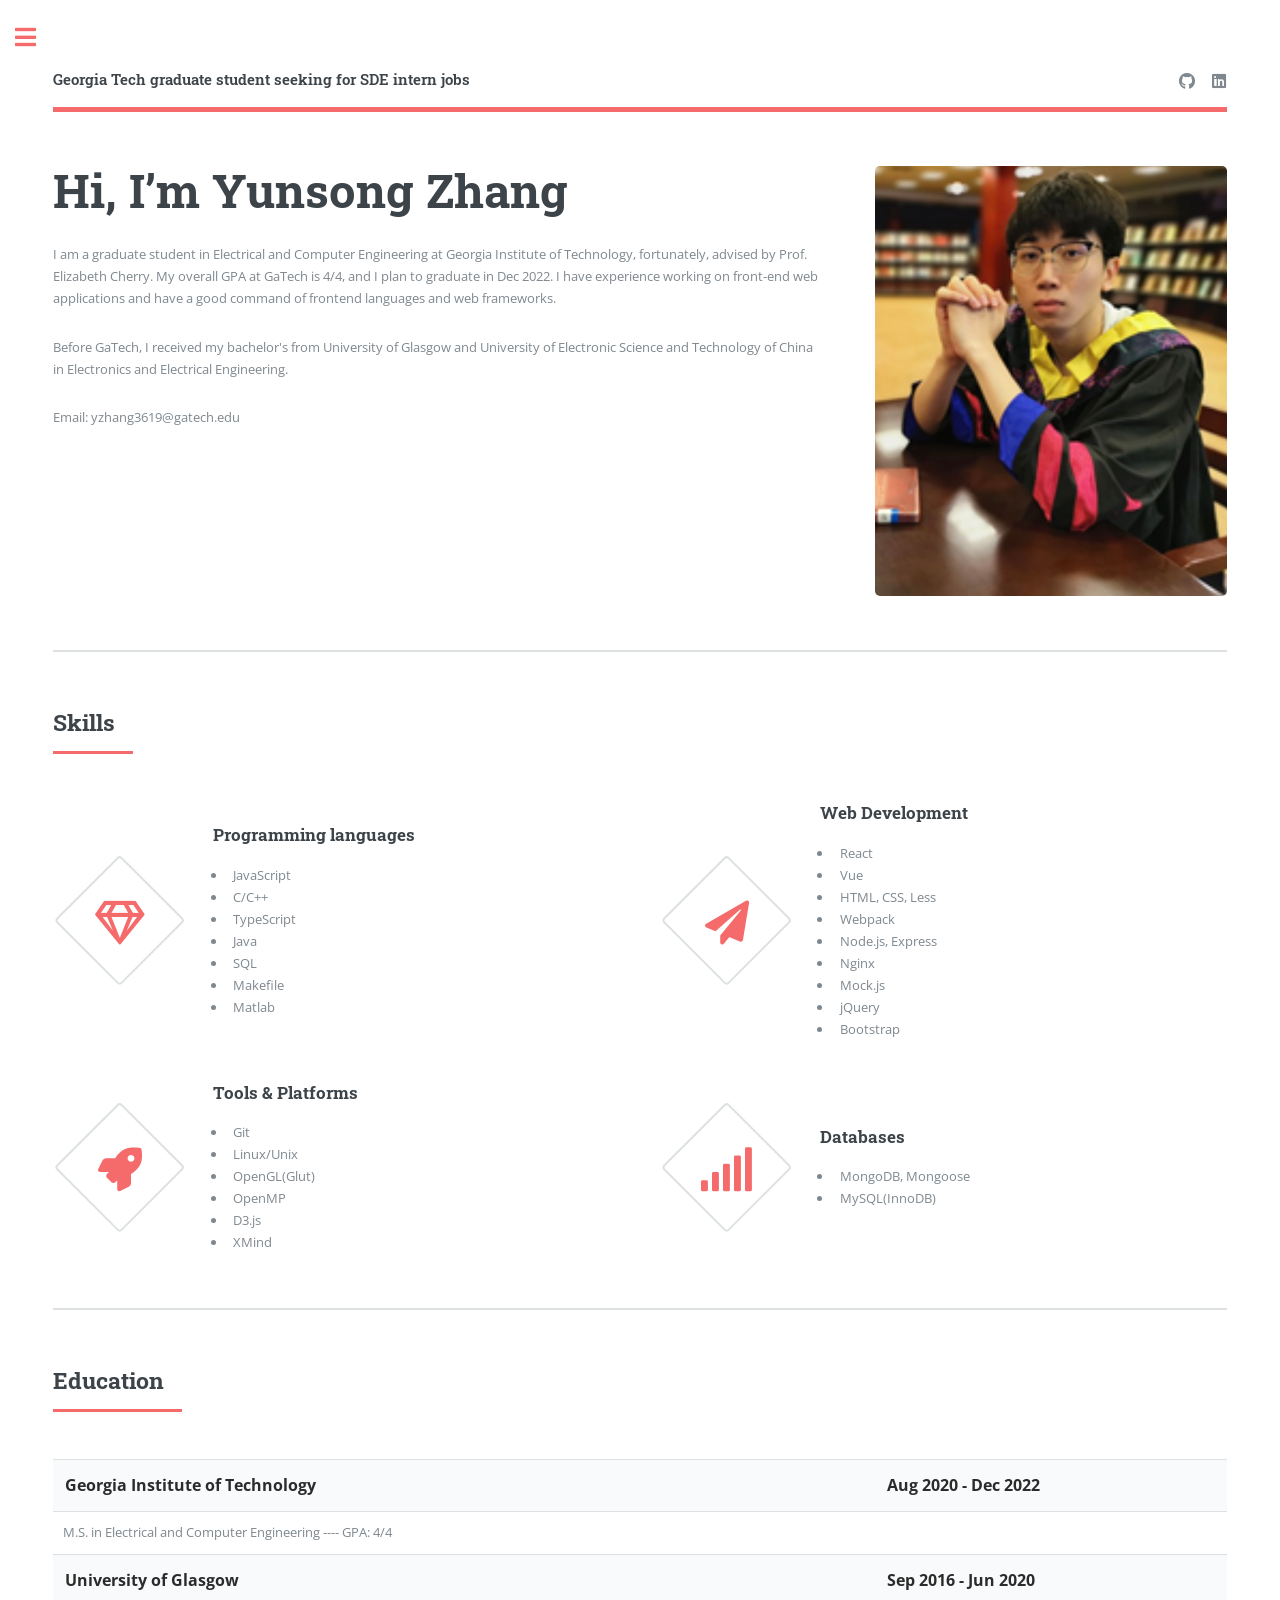
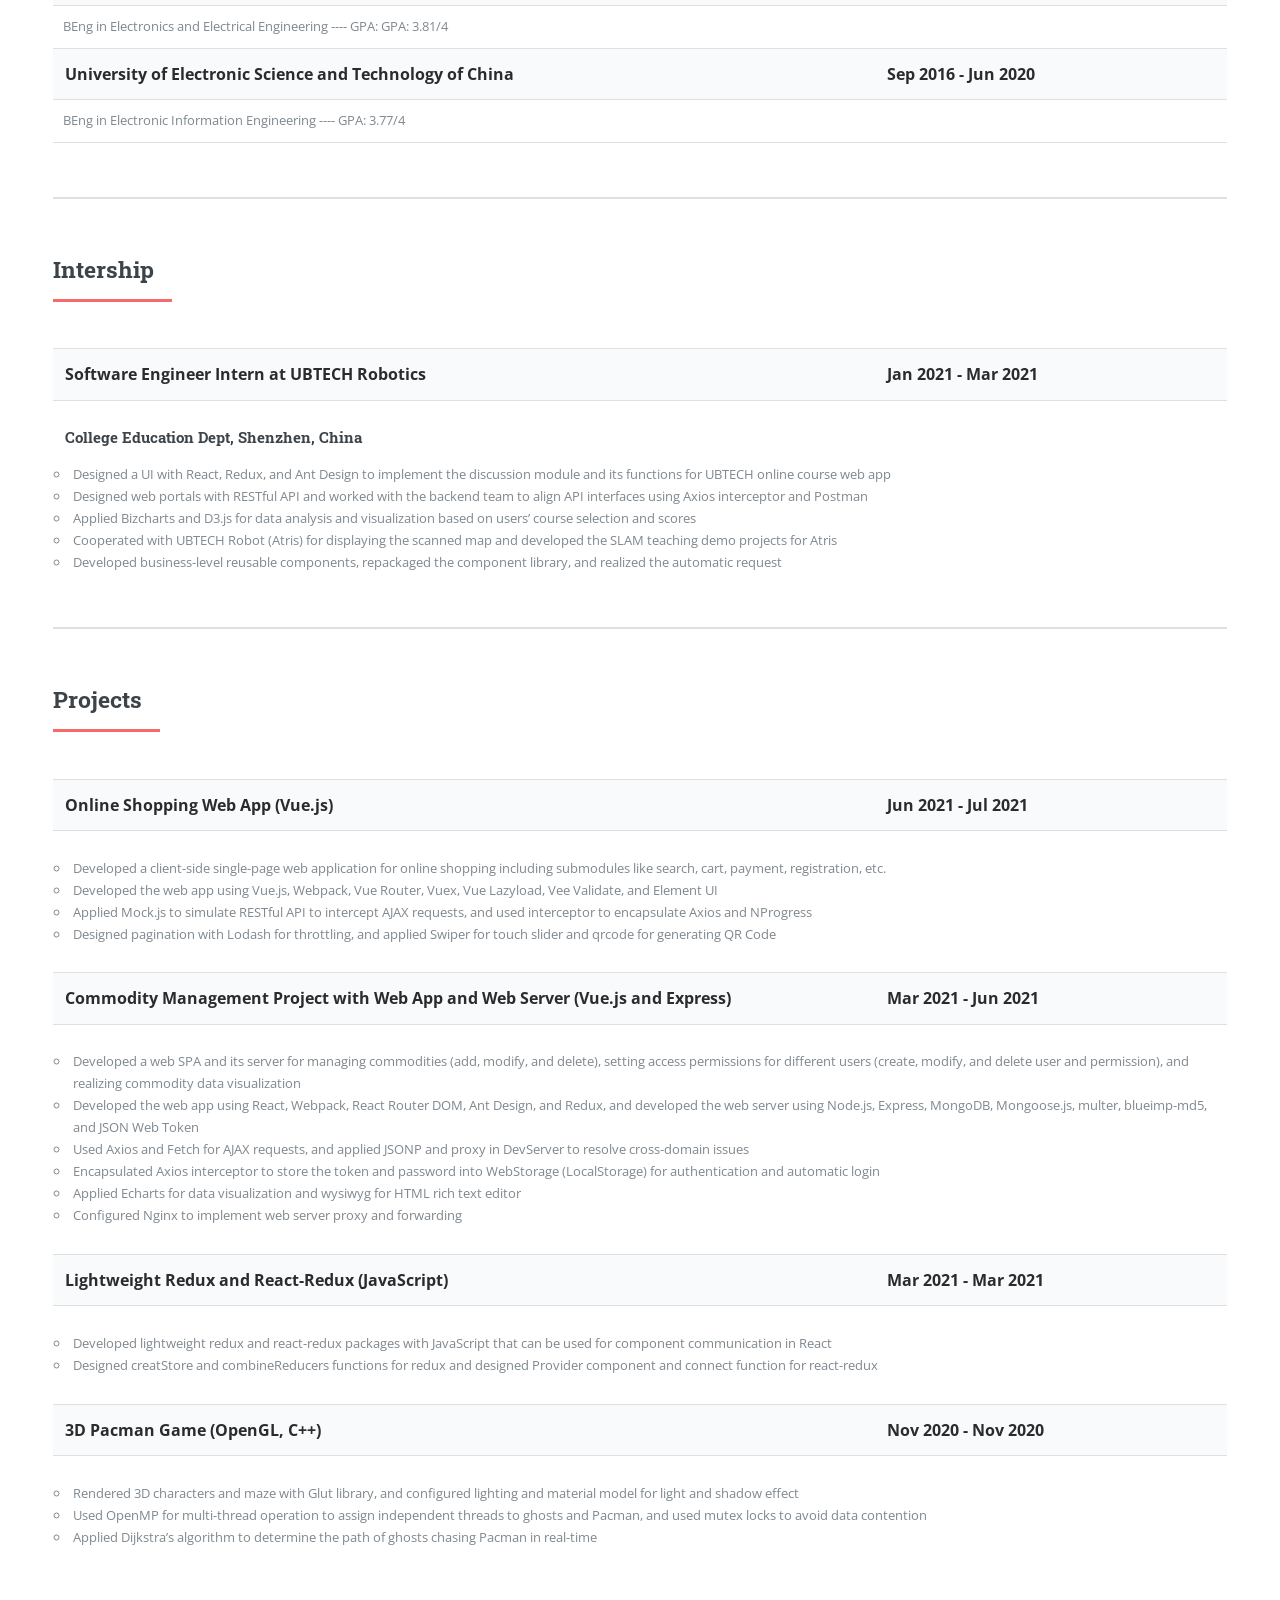
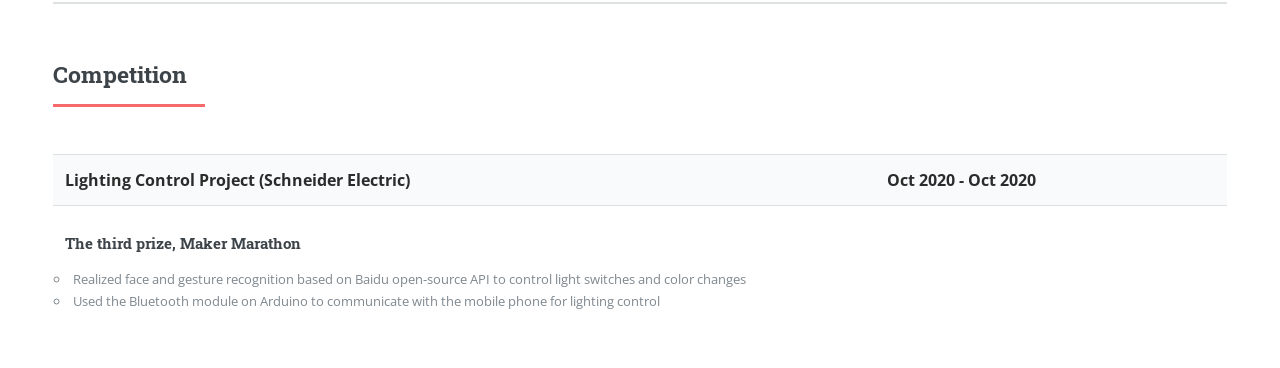
==== commit 0ccb4513: "update CSS" ====
--- a/index.html
+++ b/index.html
@@ -120,12 +120,29 @@
 										<header class="major">
 											<h2>Education</h2>
 										</header>
-										<h3>Georgia Institute of Technology  &nbsp;&nbsp;&nbsp;&nbsp;&nbsp;&nbsp;&nbsp;&nbsp;&nbsp;&nbsp;&nbsp;&nbsp;&nbsp;&nbsp;&nbsp;&nbsp;&nbsp;&nbsp;&nbsp;&nbsp;&nbsp;&nbsp;&nbsp;&nbsp;&nbsp;&nbsp;&nbsp;&nbsp;&nbsp;&nbsp;&nbsp;&nbsp;&nbsp;&nbsp;&nbsp;&nbsp;&nbsp;&nbsp;&nbsp;&nbsp;&nbsp;&nbsp;&nbsp;&nbsp;&nbsp;&nbsp; &nbsp;&nbsp;&nbsp;&nbsp;&nbsp;&nbsp; Aug 2020 - Dec 2022</h3>
-										<p>M.S. in Electrical and Computer Engineering &nbsp;&nbsp;&nbsp;&nbsp;&nbsp;&nbsp;GPA: 4/4</p>
-										<h3>University of Glasgow &nbsp;&nbsp;&nbsp;&nbsp;&nbsp;&nbsp;&nbsp;&nbsp;&nbsp;&nbsp;&nbsp;&nbsp;&nbsp;&nbsp;&nbsp;&nbsp;&nbsp;&nbsp;&nbsp;&nbsp;&nbsp;&nbsp;&nbsp;&nbsp;&nbsp;&nbsp;&nbsp;&nbsp;&nbsp;&nbsp;&nbsp;&nbsp;&nbsp;&nbsp;&nbsp;&nbsp;&nbsp;&nbsp;&nbsp;&nbsp;&nbsp;&nbsp;&nbsp;&nbsp;&nbsp;&nbsp; &nbsp;&nbsp;&nbsp;&nbsp;&nbsp;&nbsp;&nbsp;&nbsp;&nbsp;&nbsp;&nbsp;&nbsp;&nbsp;&nbsp;&nbsp;&nbsp;&nbsp;&nbsp;&nbsp;&nbsp;&nbsp;&nbsp;&nbsp;&nbsp; Sep 2016 - Jun 2020</h3>
-										<p>BEng in Electronics and Electrical Engineering  &nbsp;&nbsp;&nbsp;GPA: 3.81/4</p>
-										<h3>University of Electronic Science and Technology of China &nbsp;&nbsp;&nbsp; Sep 2016 - Jun 2020</h3>
-										<p>BEng in Electronic Information Engineering &nbsp;&nbsp;&nbsp;&nbsp;&nbsp;&nbsp;&nbsp;&nbsp;GPA: 3.77/4</p>
+										<table>
+											<tr>
+												<td style="width: 70%; font-size:larger; font-weight: bold; color: rgba(0, 0, 0, 0.829);">Georgia Institute of Technology</td>
+												<td style="width: 30%; font-size:larger; font-weight: bold; color: rgba(0, 0, 0, 0.829);">Aug 2020 - Dec 2022</td>
+											</tr>
+											<tr>
+												<td>M.S. in Electrical and Computer Engineering ---- GPA: 4/4</td>
+											</tr>
+											<tr>
+												<td style="width: 70%; font-size:larger; font-weight: bold; color: rgba(0, 0, 0, 0.829);">University of Glasgow</td>
+												<td style="width: 30%; font-size:larger; font-weight: bold; color: rgba(0, 0, 0, 0.829);">Sep 2016 - Jun 2020</td>
+											</tr>
+											<tr>
+												<td>BEng in Electronics and Electrical Engineering ---- GPA: GPA: 3.81/4</td>
+											</tr>
+											<tr>
+												<td style="width: 70%; font-size:larger; font-weight: bold; color: rgba(0, 0, 0, 0.829);">University of Electronic Science and Technology of China</td>
+												<td style="width: 30%; font-size:larger; font-weight: bold; color: rgba(0, 0, 0, 0.829);">Sep 2016 - Jun 2020</td>
+											</tr>
+											<tr>
+												<td>BEng in Electronic Information Engineering ---- GPA: 3.77/4</td>
+											</tr>
+										</table>
 								</section>
 
 
@@ -134,19 +151,20 @@
 										<header class="major">
 											<h2>Intership</h2>
 										</header>
-										<h3>Software Engineer Intern at UBTECH Robotics &nbsp;&nbsp;&nbsp;&nbsp;&nbsp;&nbsp;&nbsp;&nbsp;&nbsp;&nbsp;&nbsp;&nbsp;&nbsp;&nbsp;&nbsp;&nbsp;&nbsp;&nbsp;&nbsp;&nbsp;&nbsp;&nbsp;&nbsp;&nbsp;&nbsp;&nbsp;&nbsp;Jan 2021 - Mar 2021</h3>
-										<h4>College Education Dept, Shenzhen, China </h4>
-										<p>
-											• Designed a UI with React, Redux, and Ant Design to implement the discussion module and its functions for UBTECH online course web app
-											<br>
-											• Designed web portals with RESTful API and worked with the backend team to align API interfaces using Axios interceptor and Postman
-											<br>
-											• Applied Bizcharts and D3.js for data analysis and visualization based on users’ course selection and scores
-											<br>
-											• Cooperated with UBTECH Robot (Atris) for displaying the scanned map and developed the SLAM teaching demo projects for Atris
-											<br>
-											• Developed business-level reusable components, repackaged the component library, and realized the automatic request
-										</p>
+										<table>
+											<tr>
+												<td style="width: 70%; font-size:larger; font-weight: bold; color: rgba(0, 0, 0, 0.829);">Software Engineer Intern at UBTECH Robotics</td>
+												<td style="width: 30%; font-size:larger; font-weight: bold; color: rgba(0, 0, 0, 0.829);">Jan 2021 - Mar 2021</td>
+											</tr>
+										</table>
+										<h4 style="margin-left: 1%;">College Education Dept, Shenzhen, China</h4>
+										<ol style="list-style-type: circle;">
+											<li>Designed a UI with React, Redux, and Ant Design to implement the discussion module and its functions for UBTECH online course web app</li>
+											<li>Designed web portals with RESTful API and worked with the backend team to align API interfaces using Axios interceptor and Postman</li>
+											<li>Applied Bizcharts and D3.js for data analysis and visualization based on users’ course selection and scores</li>
+											<li>Cooperated with UBTECH Robot (Atris) for displaying the scanned map and developed the SLAM teaching demo projects for Atris</li>
+											<li>Developed business-level reusable components, repackaged the component library, and realized the automatic request</li>
+										</ol>
 								</section>
 
 
@@ -155,67 +173,78 @@
 										<header class="major">
 											<h2>Projects</h2>
 										</header>
-										<h3>Online Shopping Web App (Vue.js) &nbsp;&nbsp;&nbsp;&nbsp;&nbsp;&nbsp;&nbsp;&nbsp;&nbsp;&nbsp;&nbsp;&nbsp;&nbsp;&nbsp;&nbsp;&nbsp;&nbsp;&nbsp;&nbsp;&nbsp;&nbsp;&nbsp;&nbsp;&nbsp;&nbsp;&nbsp;&nbsp;&nbsp;&nbsp;&nbsp;&nbsp;&nbsp;&nbsp;&nbsp;&nbsp;&nbsp;&nbsp;&nbsp;&nbsp;&nbsp;&nbsp;&nbsp;&nbsp;&nbsp;&nbsp;&nbsp;&nbsp;&nbsp;&nbsp;
-											Jun 2021 - Jul 2021</h3>
-										<p>
-											• Developed a client-side single-page web application for online shopping including submodules like search, cart, payment, registration, etc.
-											<br>
-											• Developed the web app using Vue.js, Webpack, Vue Router, Vuex, Vue Lazyload, Vee Validate, and Element UI
-											<br>
-											• Applied Mock.js to simulate RESTful API to intercept AJAX requests, and used interceptor to encapsulate Axios and NProgress
-											<br>
-											• Designed pagination with Lodash for throttling, and applied Swiper for touch slider and qrcode for generating QR Code
-										</p>
+										<table>
+											<tr>
+												<td style="width: 70%; font-size:larger; font-weight: bold; color: rgba(0, 0, 0, 0.829);">Online Shopping Web App (Vue.js)</td>
+												<td style="width: 30%; font-size:larger; font-weight: bold; color: rgba(0, 0, 0, 0.829);">Jun 2021 - Jul 2021</td>
+											</tr>
+										</table>
+										<ol style="list-style-type: circle;">
+											<li>Developed a client-side single-page web application for online shopping including submodules like search, cart, payment, registration, etc.</li>
+											<li>Developed the web app using Vue.js, Webpack, Vue Router, Vuex, Vue Lazyload, Vee Validate, and Element UI</li>
+											<li>Applied Mock.js to simulate RESTful API to intercept AJAX requests, and used interceptor to encapsulate Axios and NProgress</li>
+											<li>Designed pagination with Lodash for throttling, and applied Swiper for touch slider and qrcode for generating QR Code</li>
+										</ol>
 										
-										<h3>Commodity Management Project with Web App &nbsp;&nbsp;&nbsp;&nbsp;&nbsp;&nbsp;&nbsp;&nbsp;&nbsp;&nbsp;&nbsp;&nbsp;&nbsp;&nbsp;&nbsp;&nbsp;&nbsp;&nbsp;&nbsp;&nbsp;&nbsp;&nbsp;&nbsp;&nbsp;
-											Mar 2021 - Jun 2021</h3>
-										<h3> and Web Server (Vue.js and Express)</h3>
-										<p>
-											• Developed a web SPA and its server for managing commodities (add, modify, and delete), setting access permissions for different users (create, modify, and delete user and permission), and realizing commodity data visualization
-											<br>
-											• Developed the web app using React, Webpack, React Router DOM, Ant Design, and Redux, and developed the web server using Node.js, Express, MongoDB, Mongoose.js, multer, blueimp-md5, and JSON Web Token
-											<br>
-											• Used Axios and Fetch for AJAX requests, and applied JSONP and proxy in DevServer to resolve cross-domain issues
-											<br>
-											• Encapsulated Axios interceptor to store the token and password into WebStorage (LocalStorage) for authentication and automatic login
-											<br>
-											• Applied Echarts for data visualization and wysiwyg for HTML rich text editor
-											<br>
-											• Configured Nginx to implement web server proxy and forwarding
-										</p>
-
-										<h3>Lightweight Redux and React-Redux (JavaScript)  &nbsp;&nbsp;&nbsp;&nbsp;&nbsp;&nbsp;&nbsp;&nbsp;&nbsp;&nbsp;&nbsp;&nbsp;&nbsp;&nbsp;&nbsp;&nbsp;&nbsp;&nbsp;&nbsp;&nbsp;&nbsp;
-											Mar 2021 - Mar 2021</h3>
-										<p>
-											• Developed lightweight redux and react-redux packages with JavaScript that can be used for component communication in React
-											<br>
-											• Designed creatStore and combineReducers functions for redux and designed Provider component and connect function for react-redux
-										</p>
-
-										<h3>3D Pacman Game (OpenGL, C++)  &nbsp;&nbsp;&nbsp;&nbsp;&nbsp;&nbsp;&nbsp;&nbsp;&nbsp;&nbsp;&nbsp;&nbsp;&nbsp;&nbsp;&nbsp;&nbsp;&nbsp;&nbsp;&nbsp;&nbsp;&nbsp;&nbsp;&nbsp;&nbsp;&nbsp;&nbsp;&nbsp;&nbsp;&nbsp;&nbsp;&nbsp;&nbsp;&nbsp;&nbsp;&nbsp;&nbsp;&nbsp;&nbsp;&nbsp;&nbsp;&nbsp;&nbsp;&nbsp;&nbsp;&nbsp;&nbsp;&nbsp;&nbsp;&nbsp;&nbsp;&nbsp;&nbsp;&nbsp;&nbsp;&nbsp;
-											Nov 2020 - Nov 2020</h3>
-										<p>
-											• Rendered 3D characters and maze with Glut library, and configured lighting and material model for light and shadow effect
-											<br>
-											• Used OpenMP for multi-thread operation to assign independent threads to ghosts and Pacman, and used mutex locks to avoid data contention
-											<br>
-											• Applied Dijkstra’s algorithm to determine the path of ghosts chasing Pacman in real-time
-										</p>
-								</section>
+										<table>
+											<tr>
+												<td style="width: 70%; font-size:larger; font-weight: bold; color: rgba(0, 0, 0, 0.829);">Commodity Management Project with Web App and Web Server (Vue.js and Express)</td>
+												<td style="width: 30%; font-size:larger; font-weight: bold; color: rgba(0, 0, 0, 0.829);">Mar 2021 - Jun 2021</td>
+											</tr>
+										</table>
+										<ol style="list-style-type: circle;">
+											<li>Developed a web SPA and its server for managing commodities (add, modify, and delete), setting access permissions for different users (create, modify, and delete user and permission), and realizing commodity data visualization</li>
+											<li>Developed the web app using React, Webpack, React Router DOM, Ant Design, and Redux, and developed the web server using Node.js, Express, MongoDB, Mongoose.js, multer, blueimp-md5, and JSON Web Token</li>
+											<li>Used Axios and Fetch for AJAX requests, and applied JSONP and proxy in DevServer to resolve cross-domain issues</li>
+											<li>Encapsulated Axios interceptor to store the token and password into WebStorage (LocalStorage) for authentication and automatic login</li>
+											<li>Applied Echarts for data visualization and wysiwyg for HTML rich text editor</li>
+											<li>Configured Nginx to implement web server proxy and forwarding</li>
+										</ol>
+
+										<table>
+											<tr>
+												<td style="width: 70%; font-size:larger; font-weight: bold; color: rgba(0, 0, 0, 0.829);">Lightweight Redux and React-Redux (JavaScript)</td>
+												<td style="width: 30%; font-size:larger; font-weight: bold; color: rgba(0, 0, 0, 0.829);">Mar 2021 - Mar 2021</td>
+											</tr>
+										</table>
+										<ol style="list-style-type: circle;">
+											<li>Developed lightweight redux and react-redux packages with JavaScript that can be used for component communication in React</li>
+											<li>Designed creatStore and combineReducers functions for redux and designed Provider component and connect function for react-redux</li>
+										</ol>
+
+										<table>
+											<tr>
+												<td style="width: 70%; font-size:larger; font-weight: bold; color: rgba(0, 0, 0, 0.829);">3D Pacman Game (OpenGL, C++)</td>
+												<td style="width: 30%; font-size:larger; font-weight: bold; color: rgba(0, 0, 0, 0.829);">Nov 2020 - Nov 2020</td>
+											</tr>
+										</table>
+										<ol style="list-style-type: circle;">
+											<li>Rendered 3D characters and maze with Glut library, and configured lighting and material model for light and shadow effect</li>
+											<li>Used OpenMP for multi-thread operation to assign independent threads to ghosts and Pacman, and used mutex locks to avoid data contention</li>
+											<li>Applied Dijkstra’s algorithm to determine the path of ghosts chasing Pacman in real-time</li>
+										</ol>
+								</section>
+
+
 
 								<section id="competition">
 									<div class="content" >
 										<header class="major">
 											<h2>Competition</h2>
 										</header>
-										<h3>Lighting Control Project (Schneider Electric)  &nbsp;&nbsp;&nbsp;&nbsp;&nbsp;&nbsp;&nbsp;&nbsp;&nbsp;&nbsp;&nbsp;&nbsp;&nbsp;&nbsp;&nbsp;&nbsp;&nbsp;&nbsp;&nbsp;&nbsp;&nbsp;&nbsp;&nbsp;&nbsp;&nbsp;&nbsp;&nbsp;&nbsp;&nbsp;&nbsp;&nbsp;&nbsp;
-											Oct 2020 - Oct 2020</h3>
-										<h4>The third prize, Maker Marathon</h4>
-										<p>
-											• Realized face and gesture recognition based on Baidu open-source API to control light switches and color changes
-											<br>
-											• Used the Bluetooth module on Arduino to communicate with the mobile phone for lighting control
-										</p>
+										<table>
+											<tr>
+												<td style="width: 70%; font-size:larger; font-weight: bold; color: rgba(0, 0, 0, 0.829);">Lighting Control Project (Schneider Electric)</td>
+												<td style="width: 30%; font-size:larger; font-weight: bold; color: rgba(0, 0, 0, 0.829);">Oct 2020 - Oct 2020</td>
+											</tr>
+										</table>
+										<h4 style="margin-left: 1%;">The third prize, Maker Marathon</h4>
+
+										<ol style="list-style-type: circle;">
+											<li>Realized face and gesture recognition based on Baidu open-source API to control light switches and color changes</li>
+											<li>Used the Bluetooth module on Arduino to communicate with the mobile phone for lighting control</li>
+										</ol>
+
 								</section>
 
 							<!-- Section -->
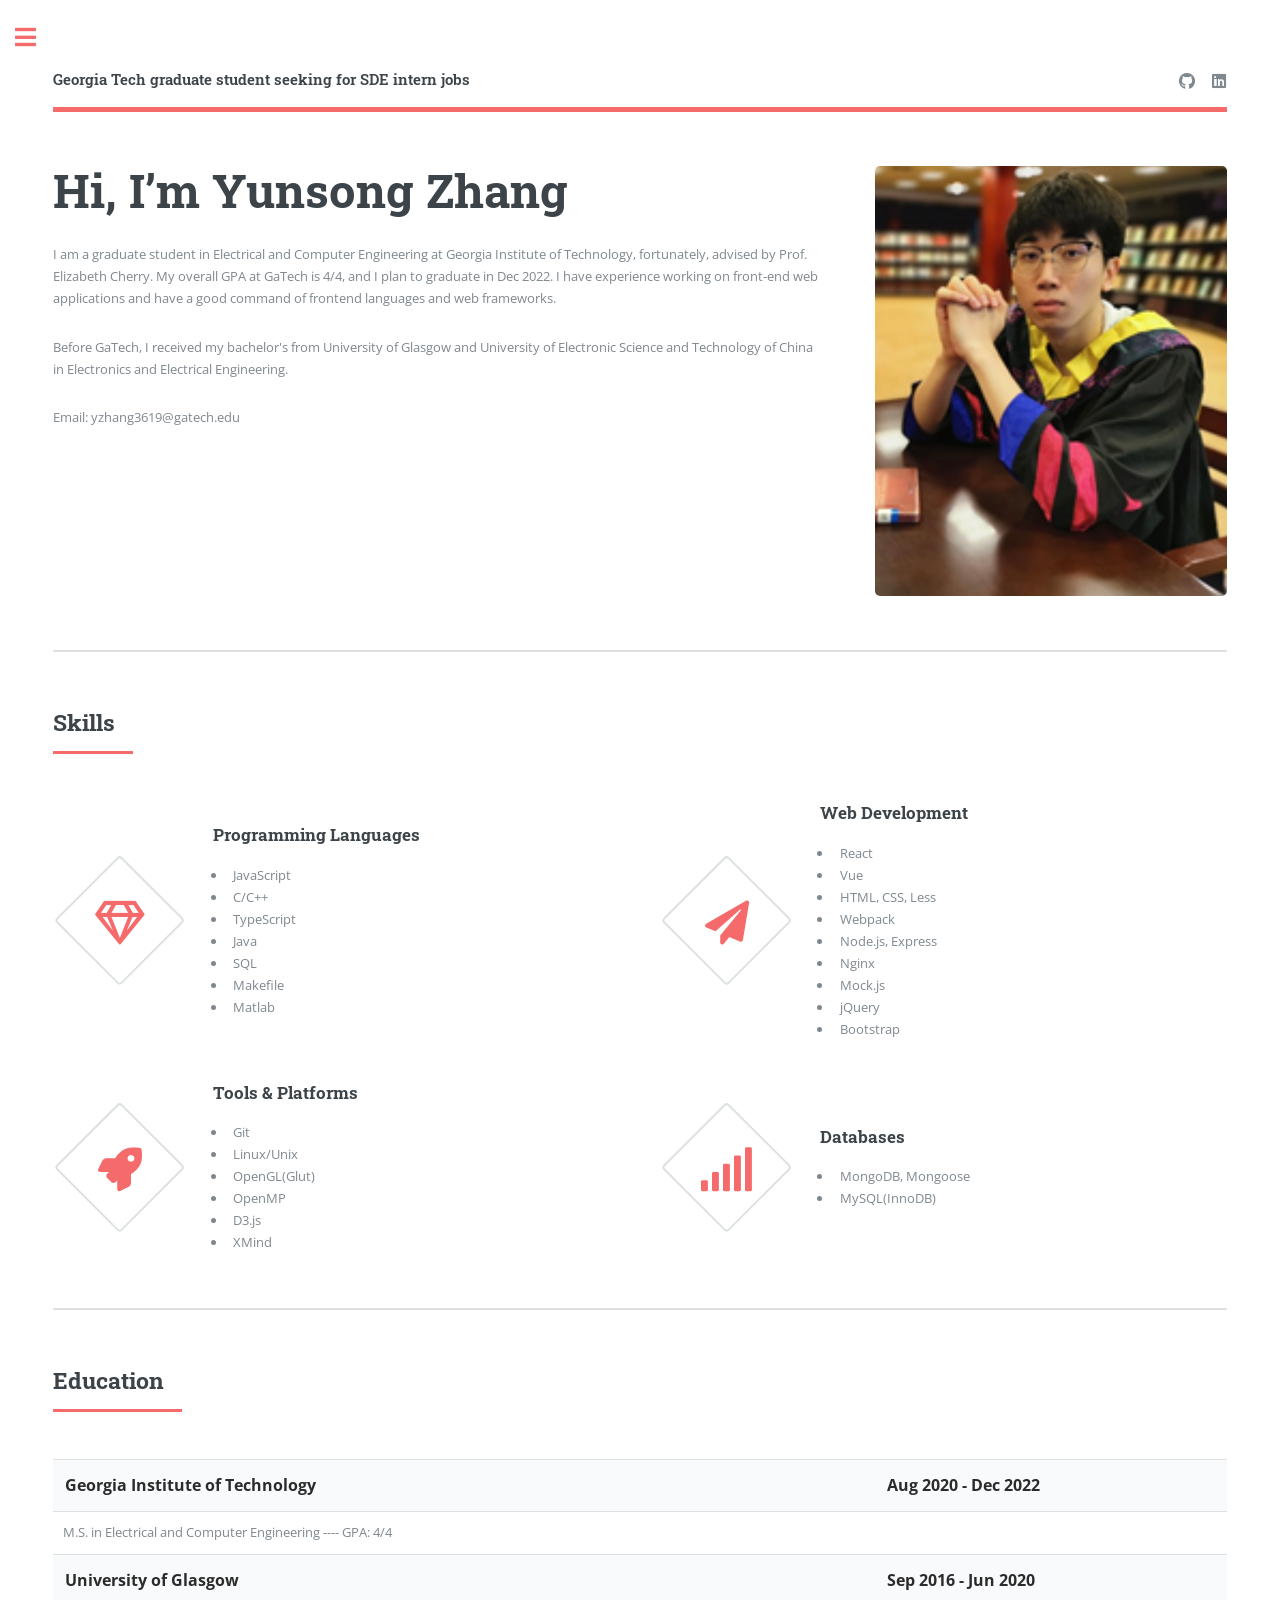
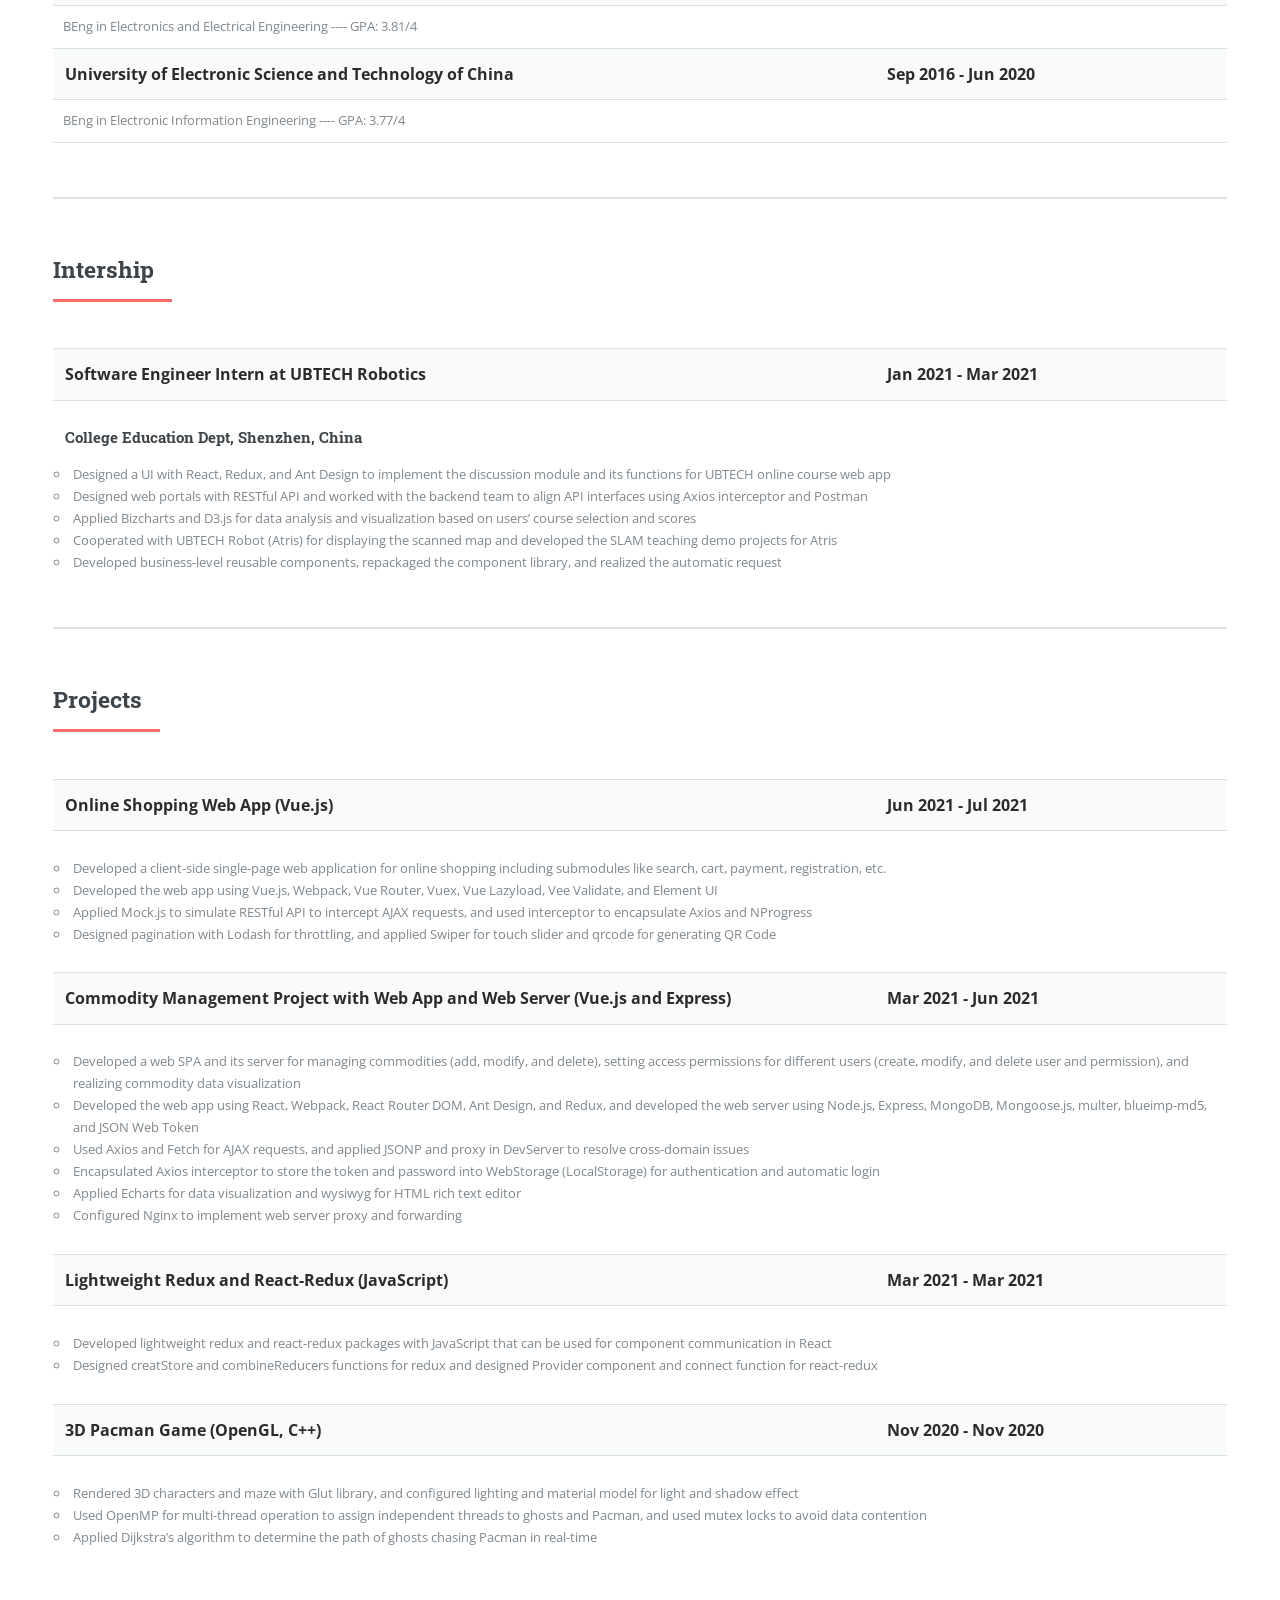
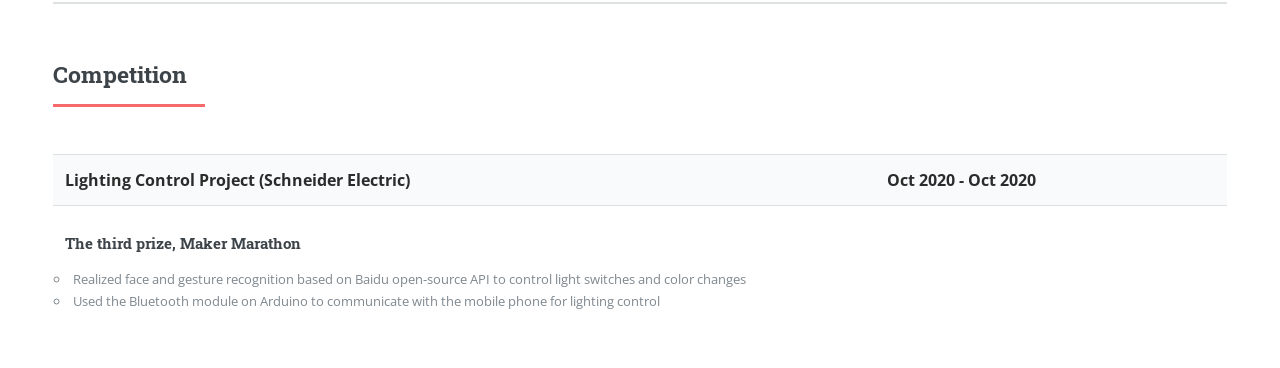
==== commit 49b1f339: "modify mistakes" ====
--- a/index.html
+++ b/index.html
@@ -58,7 +58,7 @@
 										<article>
 											<span class="icon fa-gem"></span>
 											<div class="content">
-												<h3>Programming languages</h3>
+												<h3>Programming Languages</h3>
 												<ul>
 													<li>JavaScript</li>
 													<li>C/C++</li>
@@ -133,7 +133,7 @@
 												<td style="width: 30%; font-size:larger; font-weight: bold; color: rgba(0, 0, 0, 0.829);">Sep 2016 - Jun 2020</td>
 											</tr>
 											<tr>
-												<td>BEng in Electronics and Electrical Engineering ---- GPA: GPA: 3.81/4</td>
+												<td>BEng in Electronics and Electrical Engineering ---- GPA: 3.81/4</td>
 											</tr>
 											<tr>
 												<td style="width: 70%; font-size:larger; font-weight: bold; color: rgba(0, 0, 0, 0.829);">University of Electronic Science and Technology of China</td>
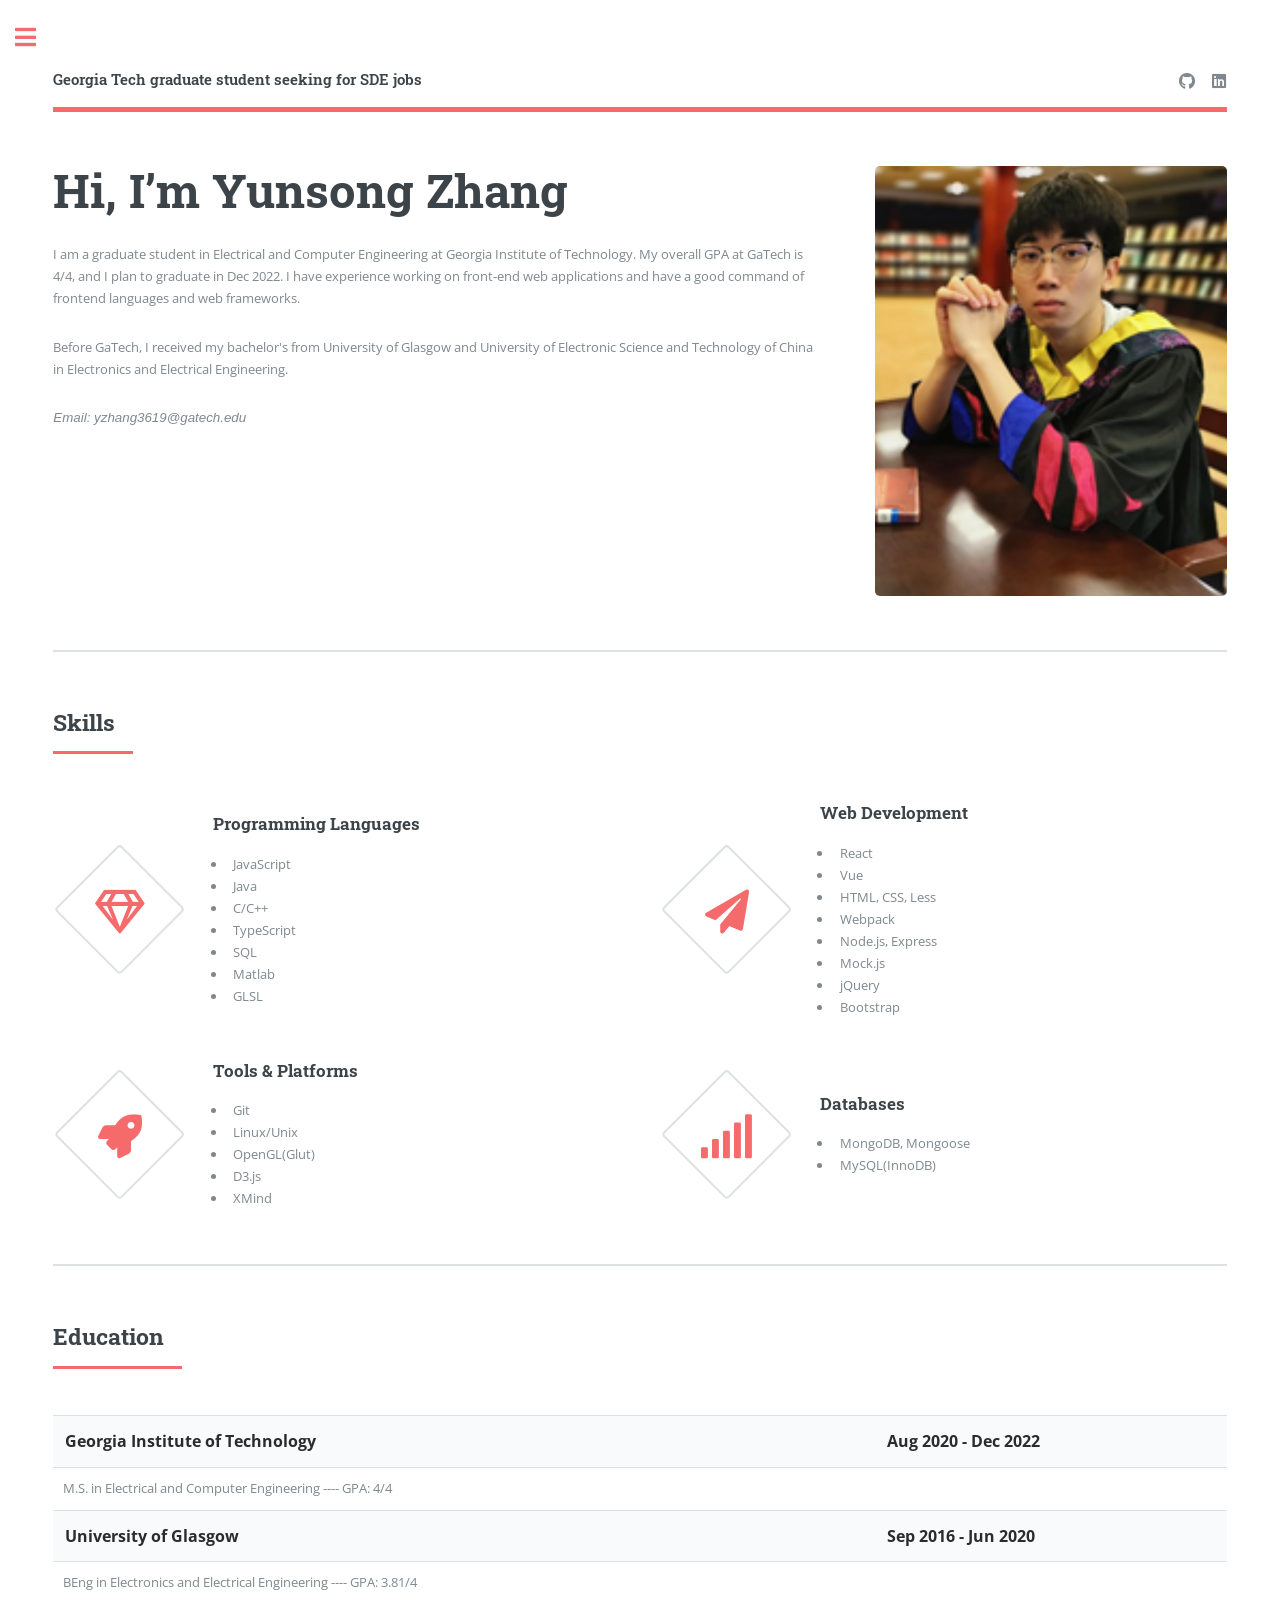
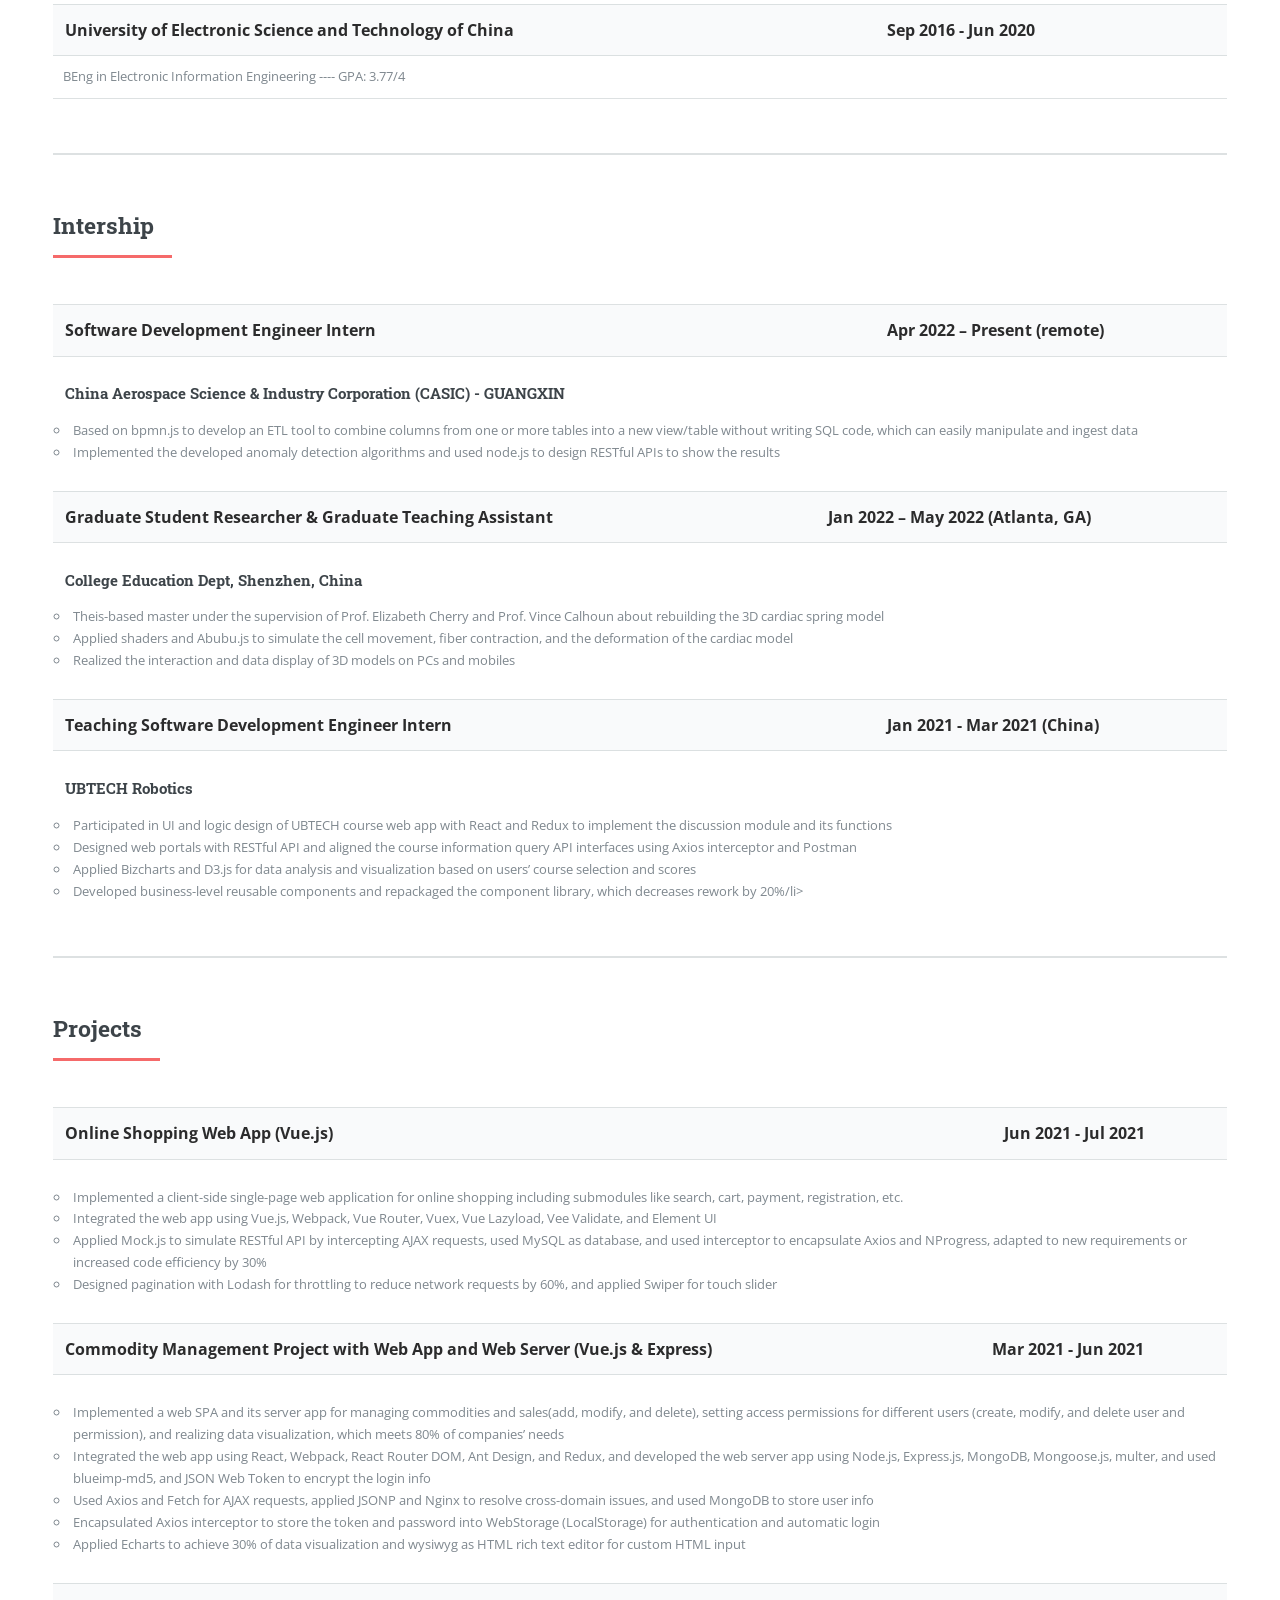
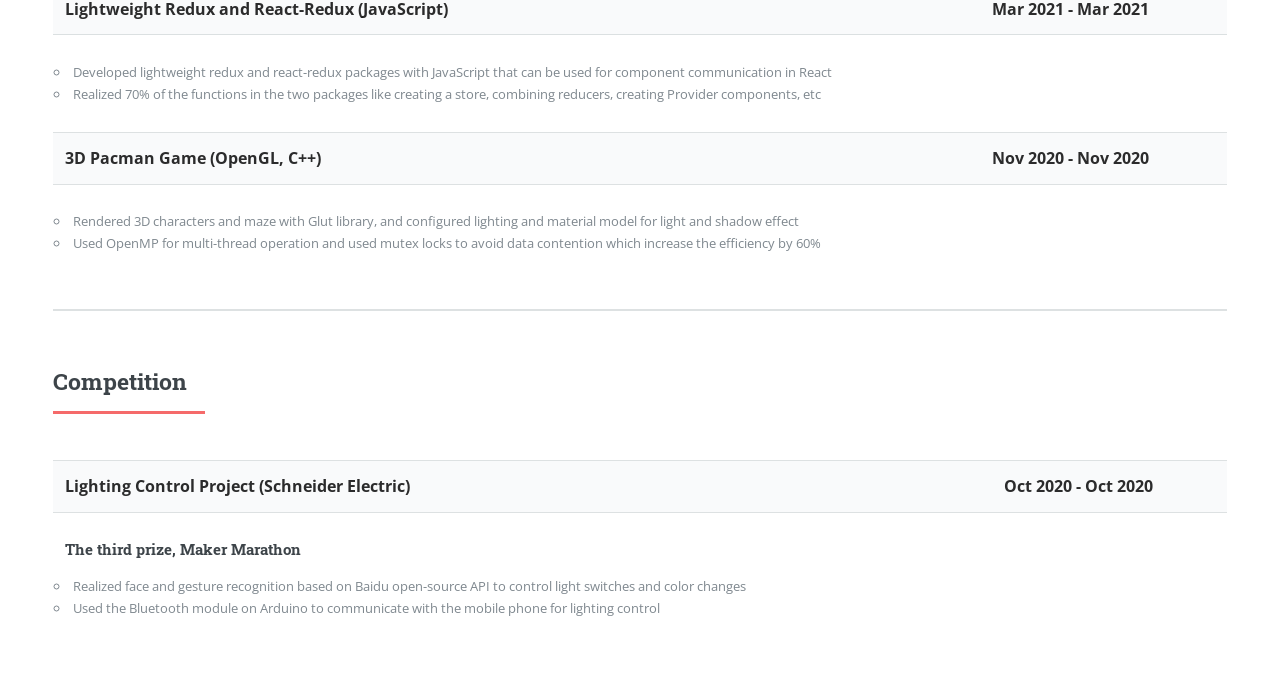
==== commit fcceafed: "update resume" ====
--- a/index.html
+++ b/index.html
@@ -18,7 +18,7 @@
 
 							<!-- Header -->
 								<header id="header">
-									<div class="logo"><strong>Georgia Tech graduate student seeking for SDE intern jobs</strong></div>
+									<div class="logo"><strong>Georgia Tech graduate student seeking for SDE jobs</strong></div>
 									<ul class="icons">
 										<li><a href="https://github.com/JenghizZhang" class="icon brands fa-github"><span class="label">github</span></a></li>
 										<li><a href="https://www.linkedin.com/in/yunsong-zhang-4806851b2/" class="icon brands fa-linkedin"><span class="label">linkedin</span></a></li>
@@ -32,7 +32,7 @@
 											<h1>Hi, I’m Yunsong Zhang</h1>
 										</header>
 										<p>
-											I am a graduate student in Electrical and Computer Engineering at Georgia Institute of Technology, fortunately, advised by Prof. Elizabeth Cherry.
+											I am a graduate student in Electrical and Computer Engineering at Georgia Institute of Technology.
 											My overall GPA at GaTech is 4/4, and I plan to graduate in Dec 2022. I have experience working on front-end web applications and have a good command of 
 											frontend languages and web frameworks.
 										</p>
@@ -41,7 +41,7 @@
 										</p>
 										
 										<p>
-											Email: yzhang3619@gatech.edu
+											<i>Email: yzhang3619@gatech.edu</i>
 										</p>
 									</div>
 									<span class="image object">
@@ -61,12 +61,12 @@
 												<h3>Programming Languages</h3>
 												<ul>
 													<li>JavaScript</li>
+													<li>Java</li>
 													<li>C/C++</li>
 													<li>TypeScript</li>
-													<li>Java</li>
 													<li>SQL</li>
-													<li>Makefile</li>
 													<li>Matlab</li>
+													<li>GLSL</li>
 												</ul>
 											</div>
 										</article>
@@ -80,7 +80,6 @@
 													<li>HTML, CSS, Less</li>
 													<li>Webpack</li>
 													<li>Node.js, Express</li>
-													<li>Nginx</li>
 													<li>Mock.js</li>
 													<li>jQuery</li>
 													<li>Bootstrap</li>
@@ -95,7 +94,6 @@
 													<li>Git</li>
 													<li>Linux/Unix</li>
 													<li>OpenGL(Glut)</li>
-													<li>OpenMP</li>
 													<li>D3.js</li>
 													<li>XMind</li>
 												</ul>
@@ -153,17 +151,41 @@
 										</header>
 										<table>
 											<tr>
-												<td style="width: 70%; font-size:larger; font-weight: bold; color: rgba(0, 0, 0, 0.829);">Software Engineer Intern at UBTECH Robotics</td>
-												<td style="width: 30%; font-size:larger; font-weight: bold; color: rgba(0, 0, 0, 0.829);">Jan 2021 - Mar 2021</td>
+												<td style="width: 70%; font-size:larger; font-weight: bold; color: rgba(0, 0, 0, 0.829);">Software Development Engineer Intern</td>
+												<td style="width: 30%; font-size:larger; font-weight: bold; color: rgba(0, 0, 0, 0.829);">Apr 2022 – Present (remote)</td>
+											</tr>
+										</table>
+										<h4 style="margin-left: 1%;">China Aerospace Science & Industry Corporation (CASIC) - GUANGXIN</h4>
+										<ol style="list-style-type: circle;">
+											<li>Based on bpmn.js to develop an ETL tool to combine columns from one or more tables into a new view/table without writing SQL code, which can easily manipulate and ingest data</li>
+											<li>Implemented the developed anomaly detection algorithms and used node.js to design RESTful APIs to show the results</li>
+										</ol>
+
+										<table>
+											<tr>
+												<td style="width: 65%; font-size:larger; font-weight: bold; color: rgba(0, 0, 0, 0.829);">Graduate Student Researcher & Graduate Teaching Assistant</td>
+												<td style="width: 35%; font-size:larger; font-weight: bold; color: rgba(0, 0, 0, 0.829);">Jan 2022 – May 2022 (Atlanta, GA)</td>
 											</tr>
 										</table>
 										<h4 style="margin-left: 1%;">College Education Dept, Shenzhen, China</h4>
 										<ol style="list-style-type: circle;">
-											<li>Designed a UI with React, Redux, and Ant Design to implement the discussion module and its functions for UBTECH online course web app</li>
-											<li>Designed web portals with RESTful API and worked with the backend team to align API interfaces using Axios interceptor and Postman</li>
+											<li>Theis-based master under the supervision of Prof. Elizabeth Cherry and Prof. Vince Calhoun about rebuilding the 3D cardiac spring model</li>
+											<li>Applied shaders and Abubu.js to simulate the cell movement, fiber contraction, and the deformation of the cardiac model</li>
+											<li>Realized the interaction and data display of 3D models on PCs and mobiles</li>
+										</ol>
+
+										<table>
+											<tr>
+												<td style="width: 70%; font-size:larger; font-weight: bold; color: rgba(0, 0, 0, 0.829);">Teaching Software Development Engineer Intern</td>
+												<td style="width: 30%; font-size:larger; font-weight: bold; color: rgba(0, 0, 0, 0.829);">Jan 2021 - Mar 2021 (China)</td>
+											</tr>
+										</table>
+										<h4 style="margin-left: 1%;">UBTECH Robotics</h4>
+										<ol style="list-style-type: circle;">
+											<li>Participated in UI and logic design of UBTECH course web app with React and Redux to implement the discussion module and its functions</li>
+											<li>Designed web portals with RESTful API and aligned the course information query API interfaces using Axios interceptor and Postman</li>
 											<li>Applied Bizcharts and D3.js for data analysis and visualization based on users’ course selection and scores</li>
-											<li>Cooperated with UBTECH Robot (Atris) for displaying the scanned map and developed the SLAM teaching demo projects for Atris</li>
-											<li>Developed business-level reusable components, repackaged the component library, and realized the automatic request</li>
+											<li>Developed business-level reusable components and repackaged the component library, which decreases rework by 20%/li>
 										</ol>
 								</section>
 
@@ -175,53 +197,51 @@
 										</header>
 										<table>
 											<tr>
-												<td style="width: 70%; font-size:larger; font-weight: bold; color: rgba(0, 0, 0, 0.829);">Online Shopping Web App (Vue.js)</td>
-												<td style="width: 30%; font-size:larger; font-weight: bold; color: rgba(0, 0, 0, 0.829);">Jun 2021 - Jul 2021</td>
-											</tr>
-										</table>
-										<ol style="list-style-type: circle;">
-											<li>Developed a client-side single-page web application for online shopping including submodules like search, cart, payment, registration, etc.</li>
-											<li>Developed the web app using Vue.js, Webpack, Vue Router, Vuex, Vue Lazyload, Vee Validate, and Element UI</li>
-											<li>Applied Mock.js to simulate RESTful API to intercept AJAX requests, and used interceptor to encapsulate Axios and NProgress</li>
-											<li>Designed pagination with Lodash for throttling, and applied Swiper for touch slider and qrcode for generating QR Code</li>
+												<td style="width: 80%; font-size:larger; font-weight: bold; color: rgba(0, 0, 0, 0.829);">Online Shopping Web App (Vue.js)</td>
+												<td style="width: 20%; font-size:larger; font-weight: bold; color: rgba(0, 0, 0, 0.829);">Jun 2021 - Jul 2021</td>
+											</tr>
+										</table>
+										<ol style="list-style-type: circle;">
+											<li>Implemented a client-side single-page web application for online shopping including submodules like search, cart, payment, registration, etc.</li>
+											<li>Integrated the web app using Vue.js, Webpack, Vue Router, Vuex, Vue Lazyload, Vee Validate, and Element UI</li>
+											<li>Applied Mock.js to simulate RESTful API by intercepting AJAX requests, used MySQL as database, and used interceptor to encapsulate Axios and NProgress, adapted to new requirements or increased code efficiency by 30%</li>
+											<li>Designed pagination with Lodash for throttling to reduce network requests by 60%, and applied Swiper for touch slider</li>
 										</ol>
 										
 										<table>
 											<tr>
-												<td style="width: 70%; font-size:larger; font-weight: bold; color: rgba(0, 0, 0, 0.829);">Commodity Management Project with Web App and Web Server (Vue.js and Express)</td>
-												<td style="width: 30%; font-size:larger; font-weight: bold; color: rgba(0, 0, 0, 0.829);">Mar 2021 - Jun 2021</td>
-											</tr>
-										</table>
-										<ol style="list-style-type: circle;">
-											<li>Developed a web SPA and its server for managing commodities (add, modify, and delete), setting access permissions for different users (create, modify, and delete user and permission), and realizing commodity data visualization</li>
-											<li>Developed the web app using React, Webpack, React Router DOM, Ant Design, and Redux, and developed the web server using Node.js, Express, MongoDB, Mongoose.js, multer, blueimp-md5, and JSON Web Token</li>
-											<li>Used Axios and Fetch for AJAX requests, and applied JSONP and proxy in DevServer to resolve cross-domain issues</li>
+												<td style="width: 79%; font-size:larger; font-weight: bold; color: rgba(0, 0, 0, 0.829);">Commodity Management Project with Web App and Web Server (Vue.js & Express)</td>
+												<td style="width: 21%; font-size:larger; font-weight: bold; color: rgba(0, 0, 0, 0.829);">Mar 2021 - Jun 2021</td>
+											</tr>
+										</table>
+										<ol style="list-style-type: circle;">
+											<li>Implemented a web SPA and its server app for managing commodities and sales(add, modify, and delete), setting access permissions for different users (create, modify, and delete user and permission), and realizing data visualization, which meets 80% of companies’ needs</li>
+											<li>Integrated the web app using React, Webpack, React Router DOM, Ant Design, and Redux, and developed the web server app using Node.js, Express.js, MongoDB, Mongoose.js, multer, and used blueimp-md5, and JSON Web Token to encrypt the login info</li>
+											<li>Used Axios and Fetch for AJAX requests, applied JSONP and Nginx to resolve cross-domain issues, and used MongoDB to store user info</li>
 											<li>Encapsulated Axios interceptor to store the token and password into WebStorage (LocalStorage) for authentication and automatic login</li>
-											<li>Applied Echarts for data visualization and wysiwyg for HTML rich text editor</li>
-											<li>Configured Nginx to implement web server proxy and forwarding</li>
-										</ol>
-
-										<table>
-											<tr>
-												<td style="width: 70%; font-size:larger; font-weight: bold; color: rgba(0, 0, 0, 0.829);">Lightweight Redux and React-Redux (JavaScript)</td>
-												<td style="width: 30%; font-size:larger; font-weight: bold; color: rgba(0, 0, 0, 0.829);">Mar 2021 - Mar 2021</td>
+											<li>Applied Echarts to achieve 30% of data visualization and wysiwyg as HTML rich text editor for custom HTML input</li>
+										</ol>
+
+										<table>
+											<tr>
+												<td style="width: 79%; font-size:larger; font-weight: bold; color: rgba(0, 0, 0, 0.829);">Lightweight Redux and React-Redux (JavaScript)</td>
+												<td style="width: 21%; font-size:larger; font-weight: bold; color: rgba(0, 0, 0, 0.829);">Mar 2021 - Mar 2021</td>
 											</tr>
 										</table>
 										<ol style="list-style-type: circle;">
 											<li>Developed lightweight redux and react-redux packages with JavaScript that can be used for component communication in React</li>
-											<li>Designed creatStore and combineReducers functions for redux and designed Provider component and connect function for react-redux</li>
-										</ol>
-
-										<table>
-											<tr>
-												<td style="width: 70%; font-size:larger; font-weight: bold; color: rgba(0, 0, 0, 0.829);">3D Pacman Game (OpenGL, C++)</td>
-												<td style="width: 30%; font-size:larger; font-weight: bold; color: rgba(0, 0, 0, 0.829);">Nov 2020 - Nov 2020</td>
+											<li>Realized 70% of the functions in the two packages like creating a store, combining reducers, creating Provider components, etc</li>
+										</ol>
+
+										<table>
+											<tr>
+												<td style="width: 79%; font-size:larger; font-weight: bold; color: rgba(0, 0, 0, 0.829);">3D Pacman Game (OpenGL, C++)</td>
+												<td style="width: 21%; font-size:larger; font-weight: bold; color: rgba(0, 0, 0, 0.829);">Nov 2020 - Nov 2020</td>
 											</tr>
 										</table>
 										<ol style="list-style-type: circle;">
 											<li>Rendered 3D characters and maze with Glut library, and configured lighting and material model for light and shadow effect</li>
-											<li>Used OpenMP for multi-thread operation to assign independent threads to ghosts and Pacman, and used mutex locks to avoid data contention</li>
-											<li>Applied Dijkstra’s algorithm to determine the path of ghosts chasing Pacman in real-time</li>
+											<li>Used OpenMP for multi-thread operation and used mutex locks to avoid data contention which increase the efficiency by 60%</li>
 										</ol>
 								</section>
 
@@ -234,8 +254,8 @@
 										</header>
 										<table>
 											<tr>
-												<td style="width: 70%; font-size:larger; font-weight: bold; color: rgba(0, 0, 0, 0.829);">Lighting Control Project (Schneider Electric)</td>
-												<td style="width: 30%; font-size:larger; font-weight: bold; color: rgba(0, 0, 0, 0.829);">Oct 2020 - Oct 2020</td>
+												<td style="width: 80%; font-size:larger; font-weight: bold; color: rgba(0, 0, 0, 0.829);">Lighting Control Project (Schneider Electric)</td>
+												<td style="width: 20%; font-size:larger; font-weight: bold; color: rgba(0, 0, 0, 0.829);">Oct 2020 - Oct 2020</td>
 											</tr>
 										</table>
 										<h4 style="margin-left: 1%;">The third prize, Maker Marathon</h4>
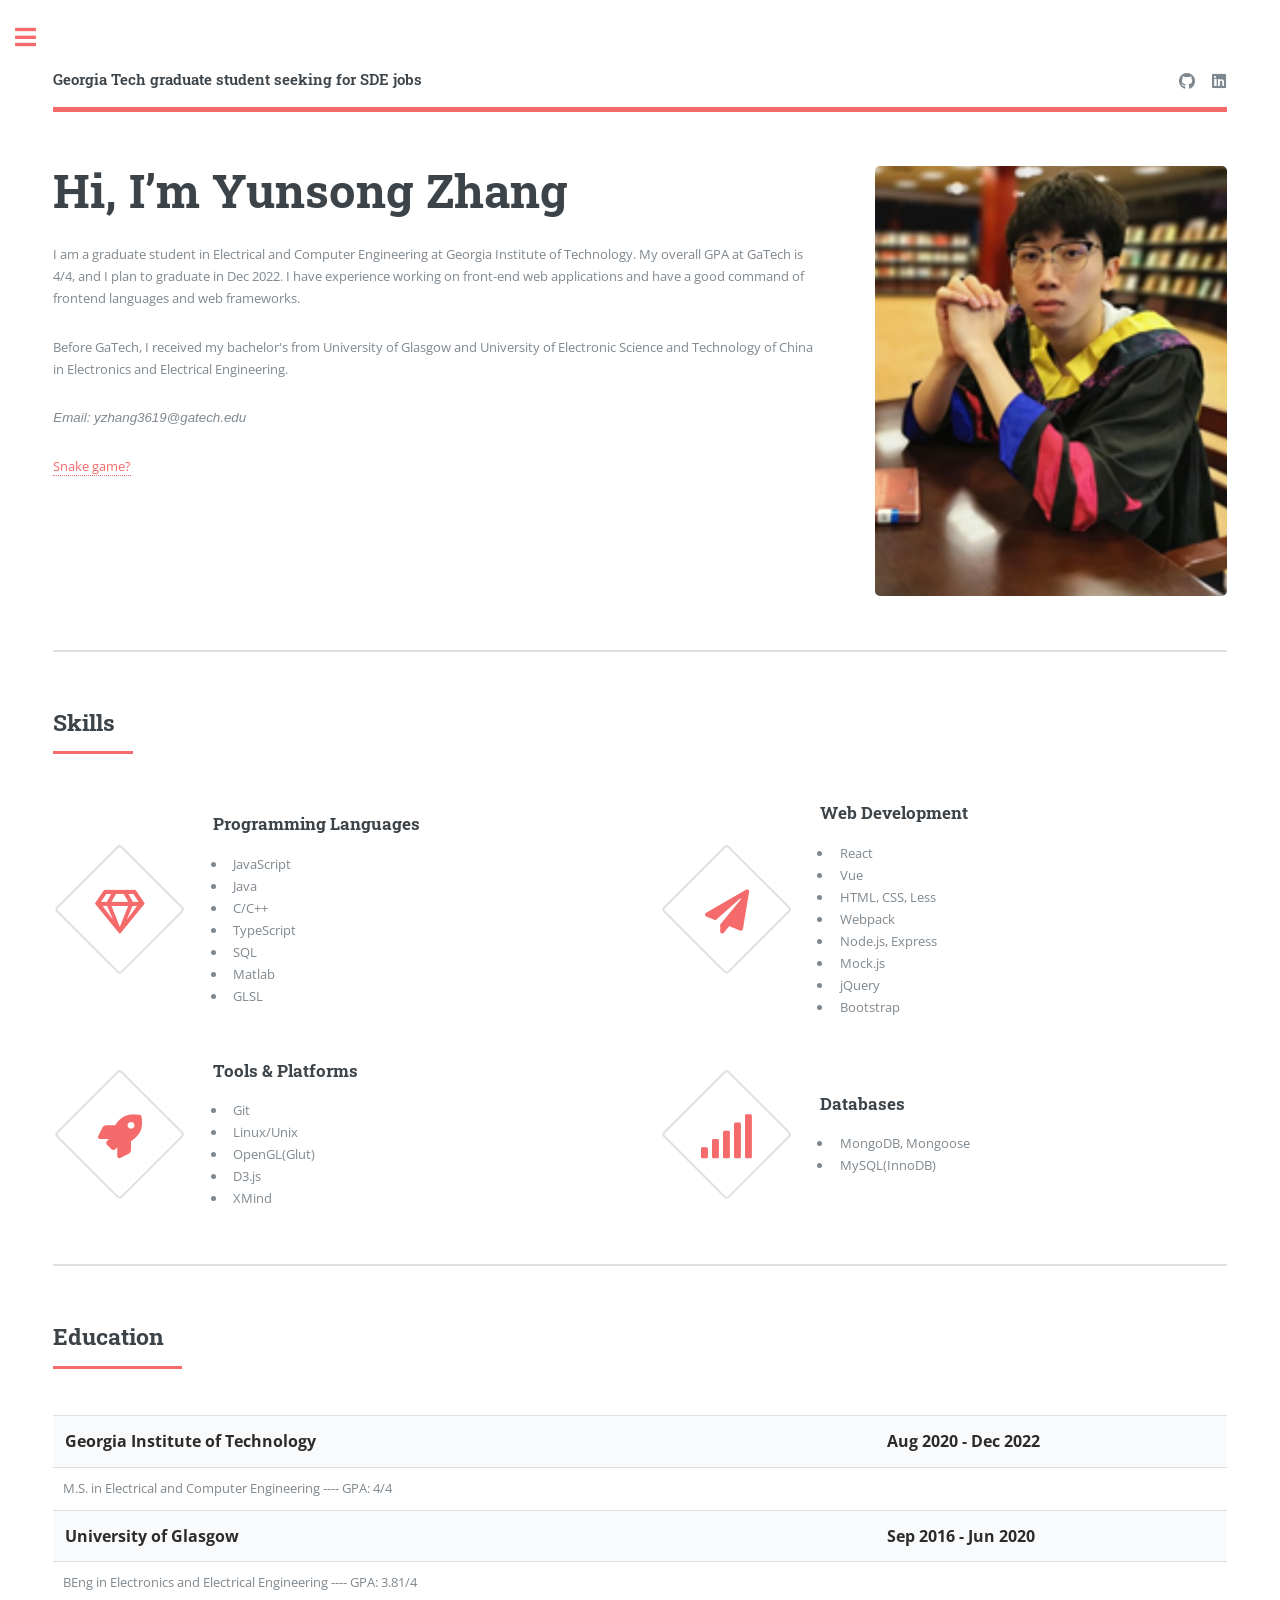
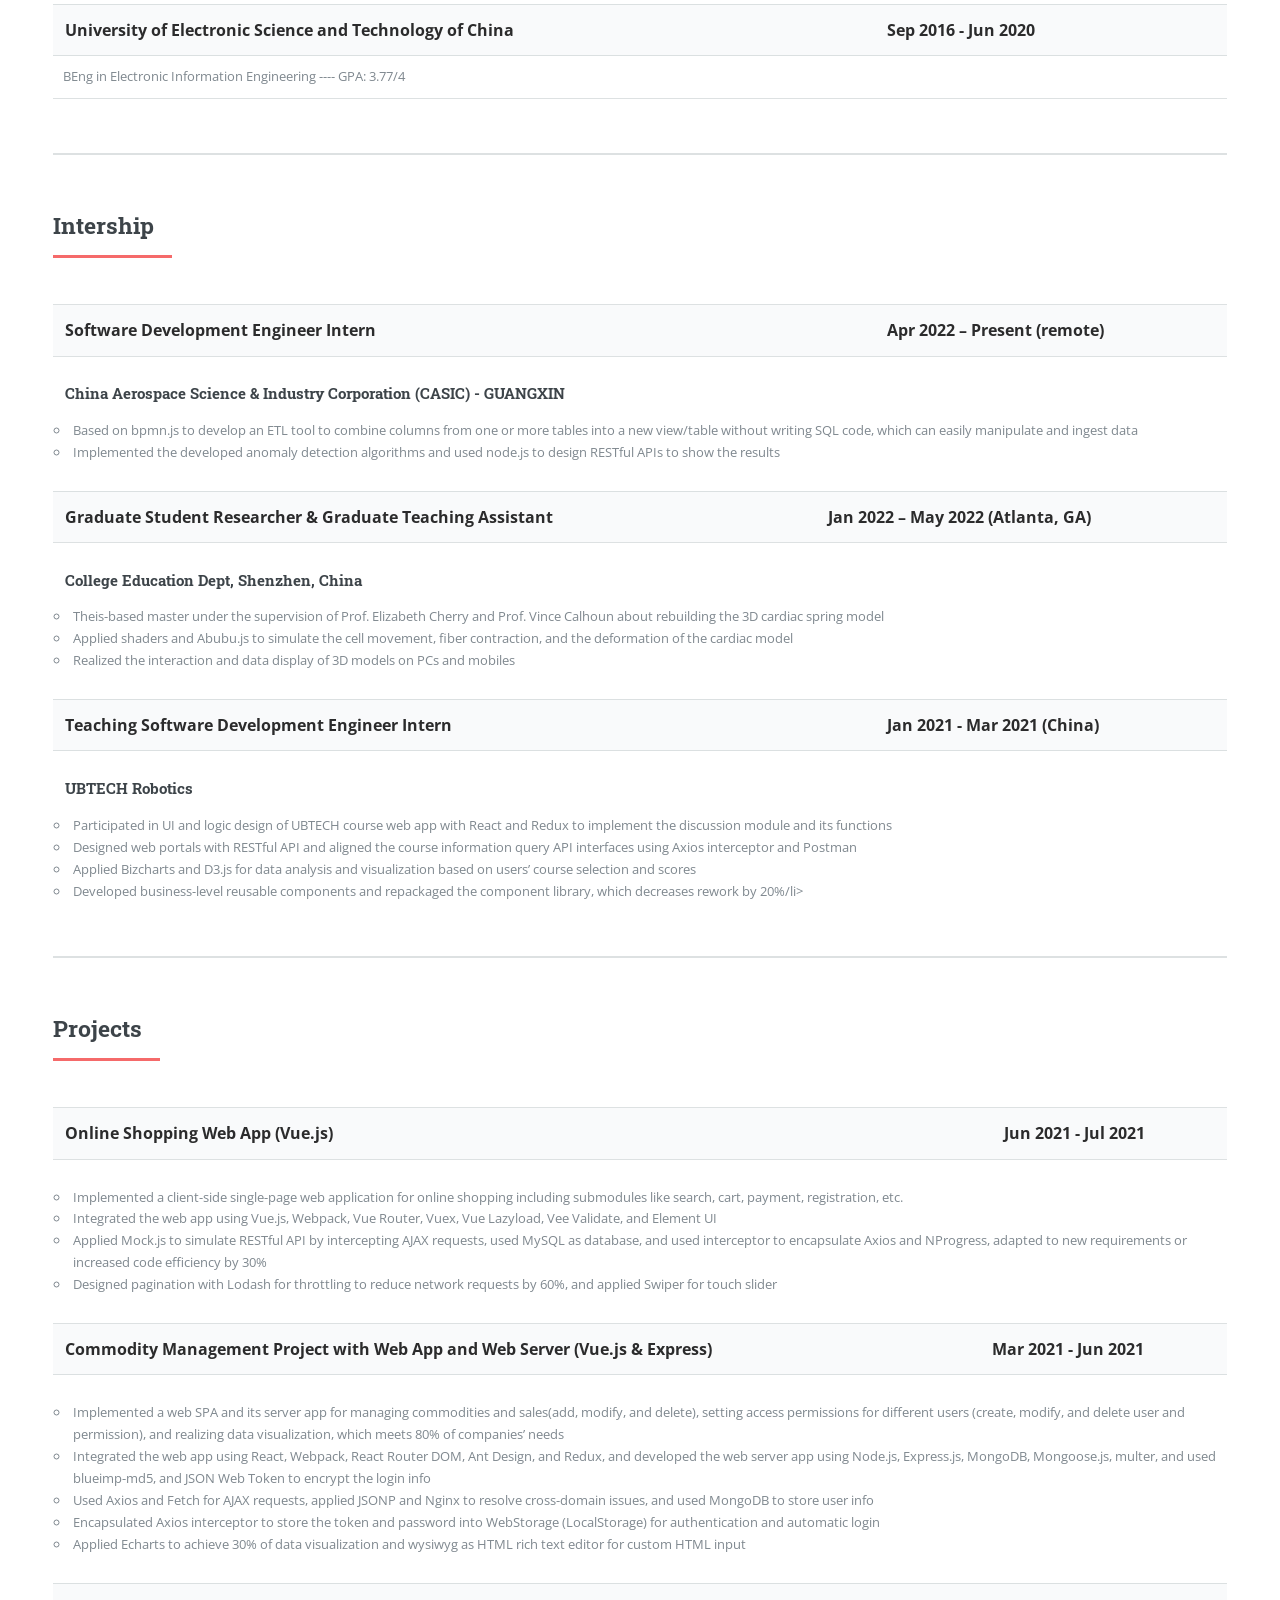
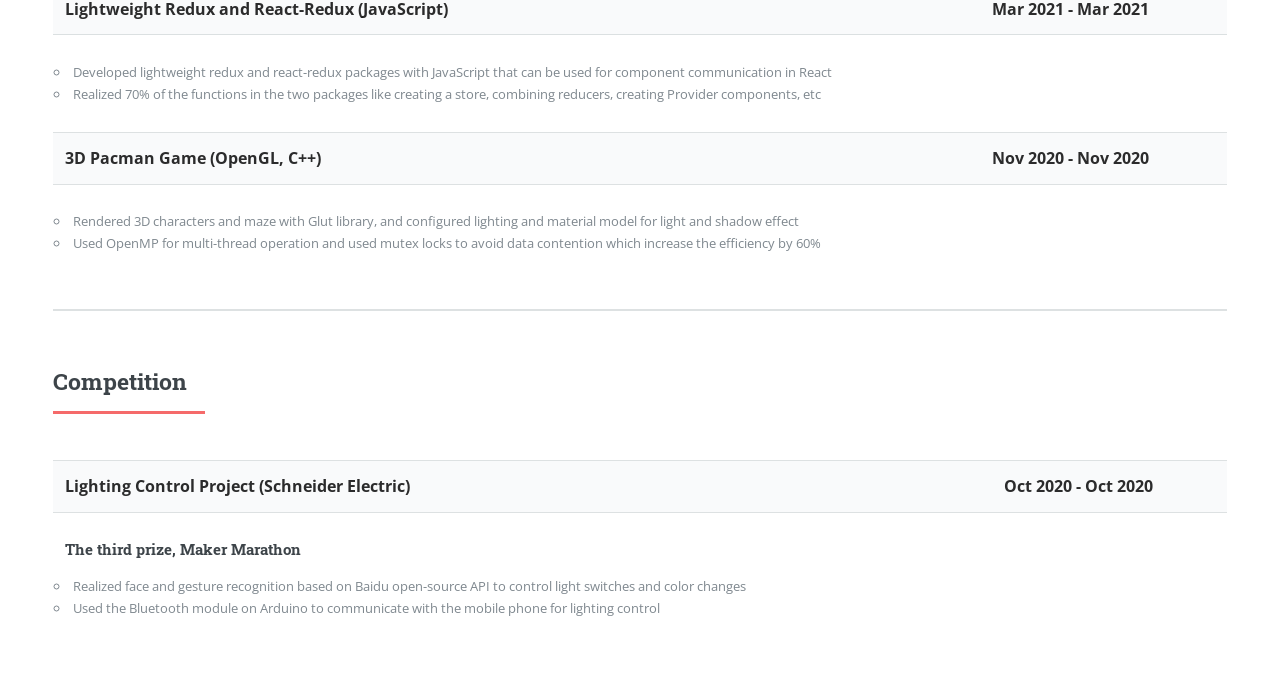
==== commit 58674f14: "snake game" ====
--- a/index.html
+++ b/index.html
@@ -43,6 +43,7 @@
 										<p>
 											<i>Email: yzhang3619@gatech.edu</i>
 										</p>
+										<p><a href="./snake.html">Snake game?</a></p>
 									</div>
 									<span class="image object">
 										<img src="images/pic01.jpg" />
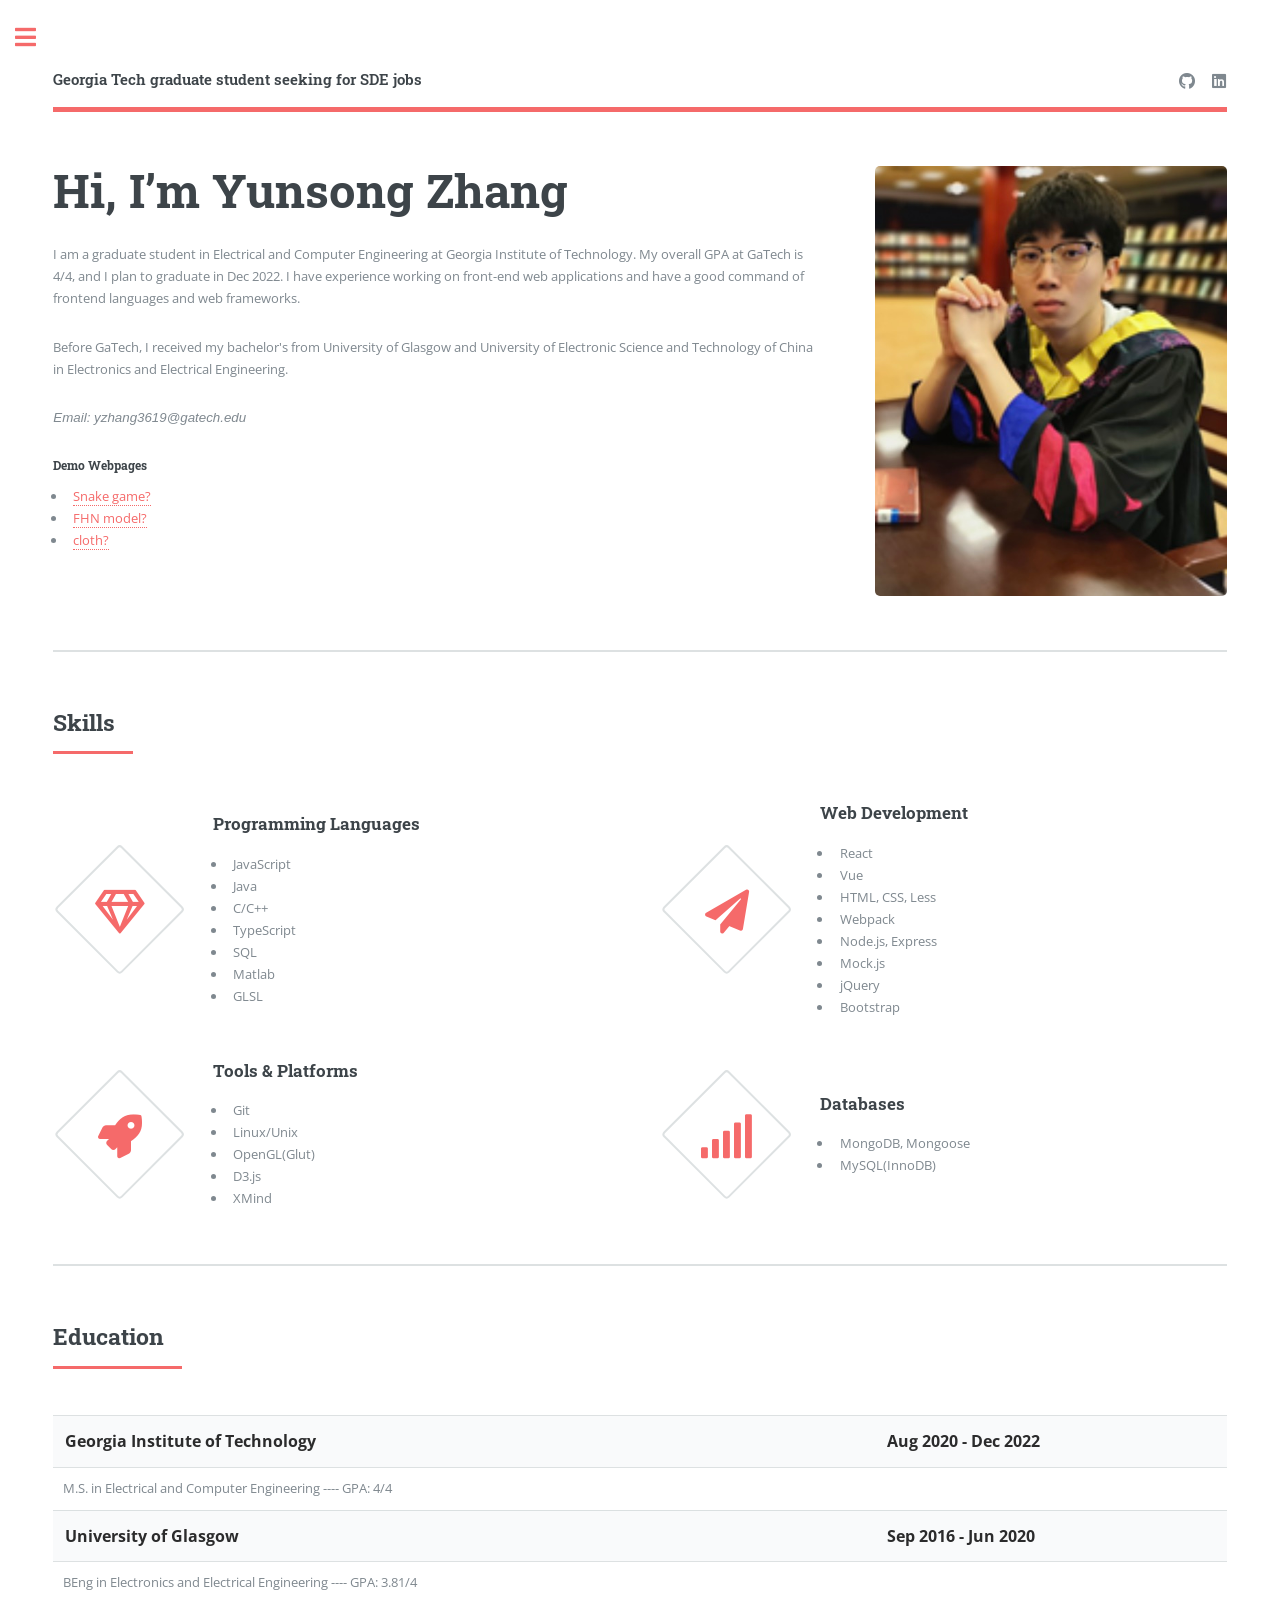
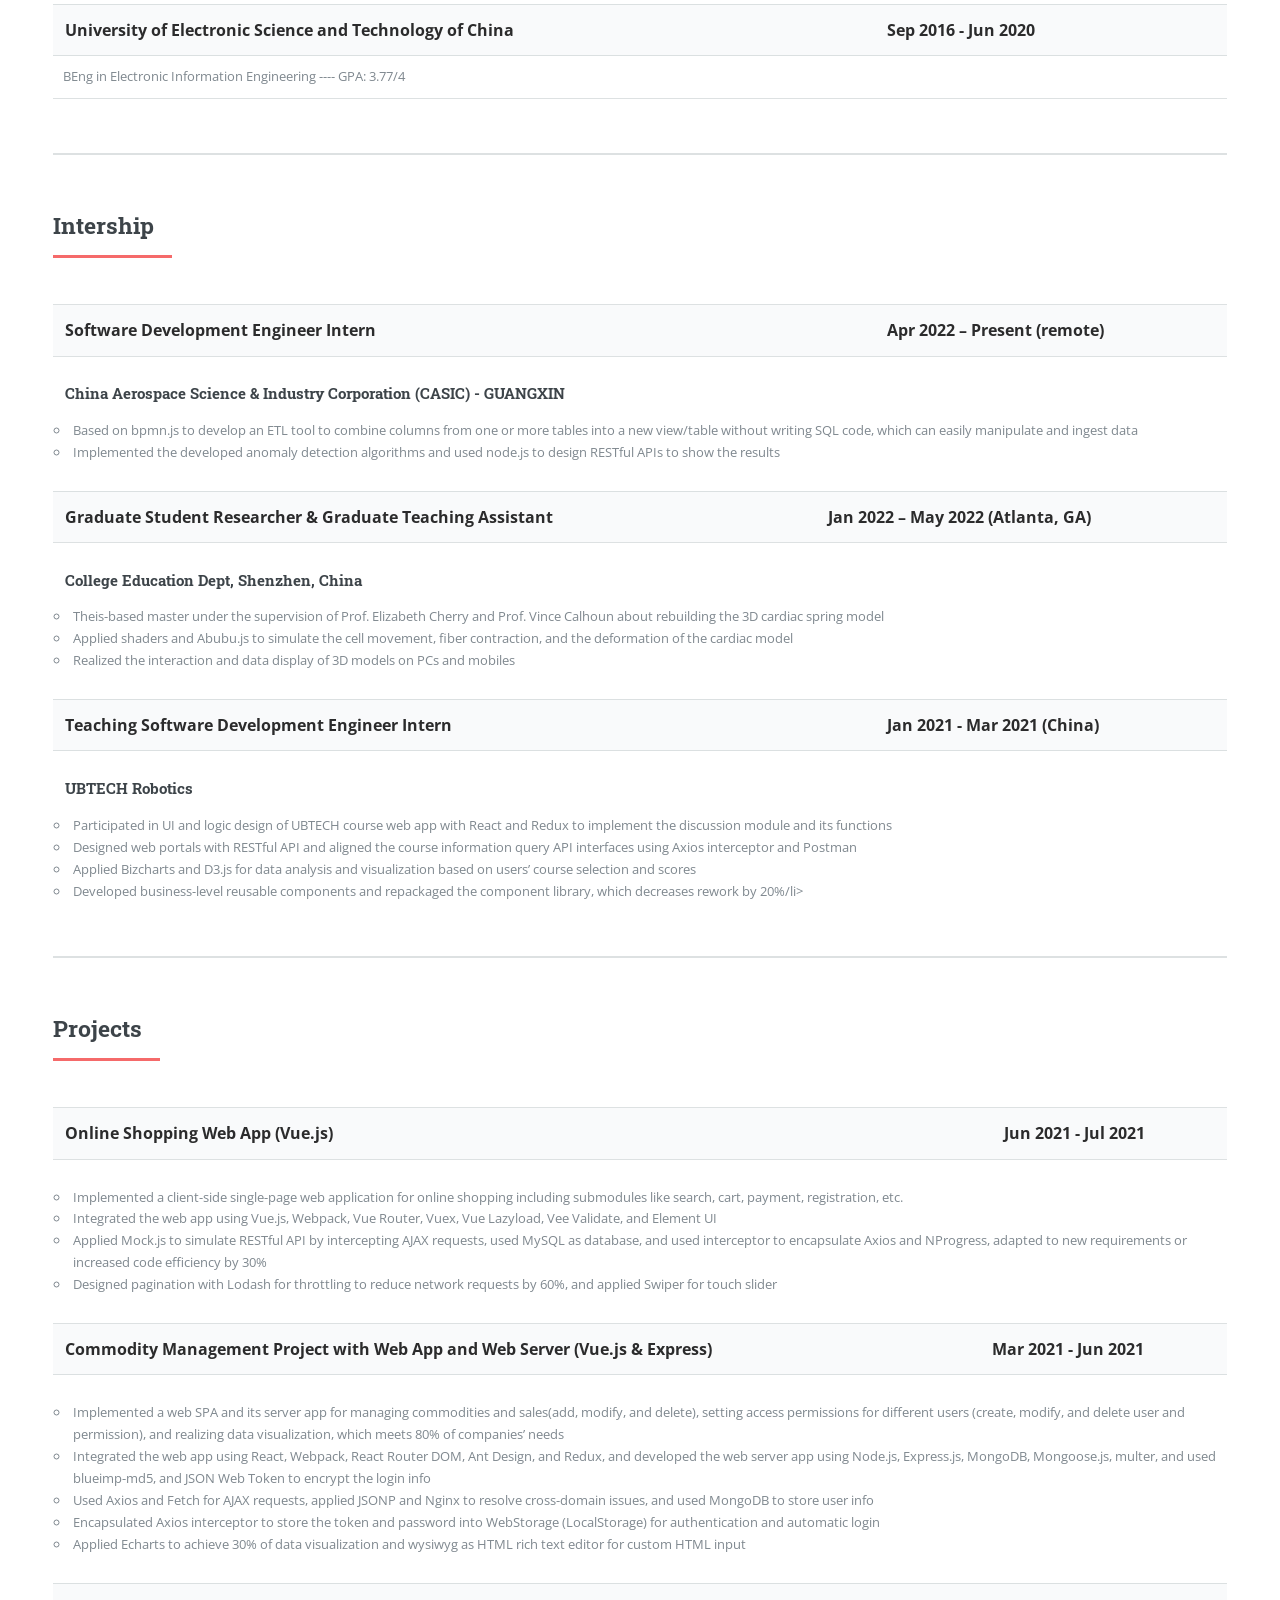
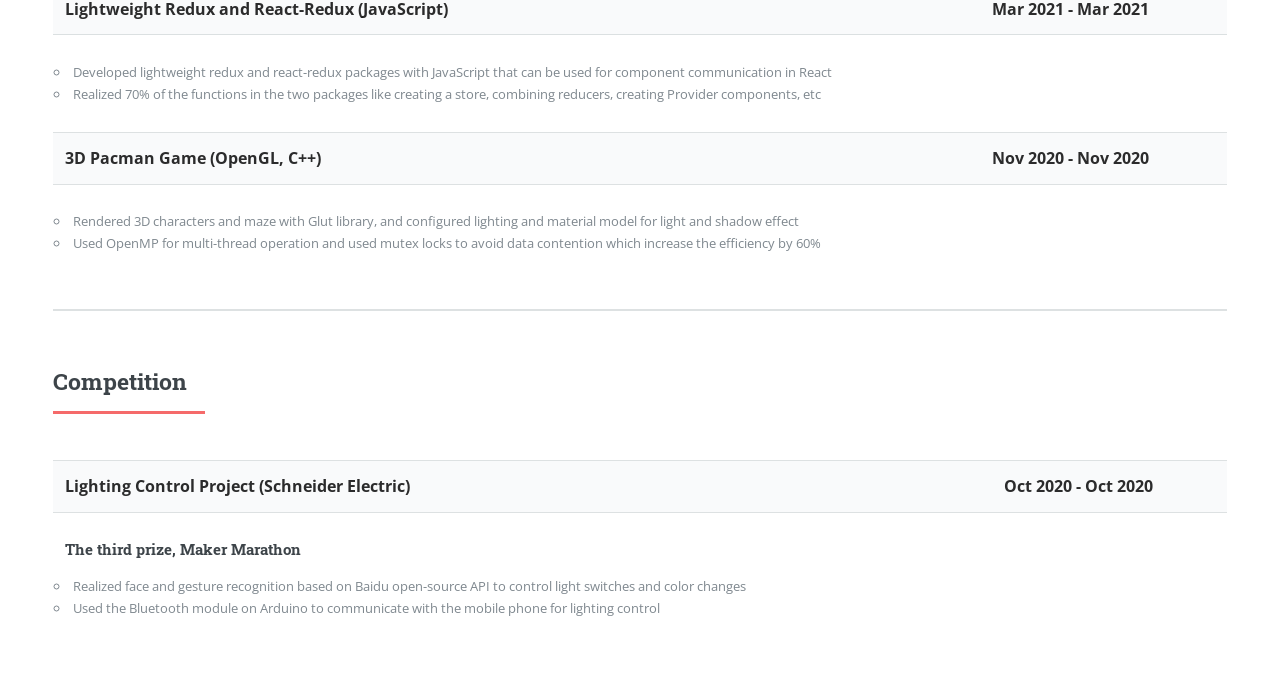
==== commit 69507d27: "other websites" ====
--- a/index.html
+++ b/index.html
@@ -43,8 +43,16 @@
 										<p>
 											<i>Email: yzhang3619@gatech.edu</i>
 										</p>
-										<p><a href="./snake.html">Snake game?</a></p>
+										<div class="content">
+												<h5>Demo Webpages</h5>
+												<ul>
+													<li><a href="./snake/snake.html">Snake game?</a></li>
+													<li><a href="./FHN/FHN.html">FHN model?</a></li >
+													<li><a href="./cloth">cloth?</a></li >
+												</ul>
+											</div>
 									</div>
+									
 									<span class="image object">
 										<img src="images/pic01.jpg" />
 									</span>
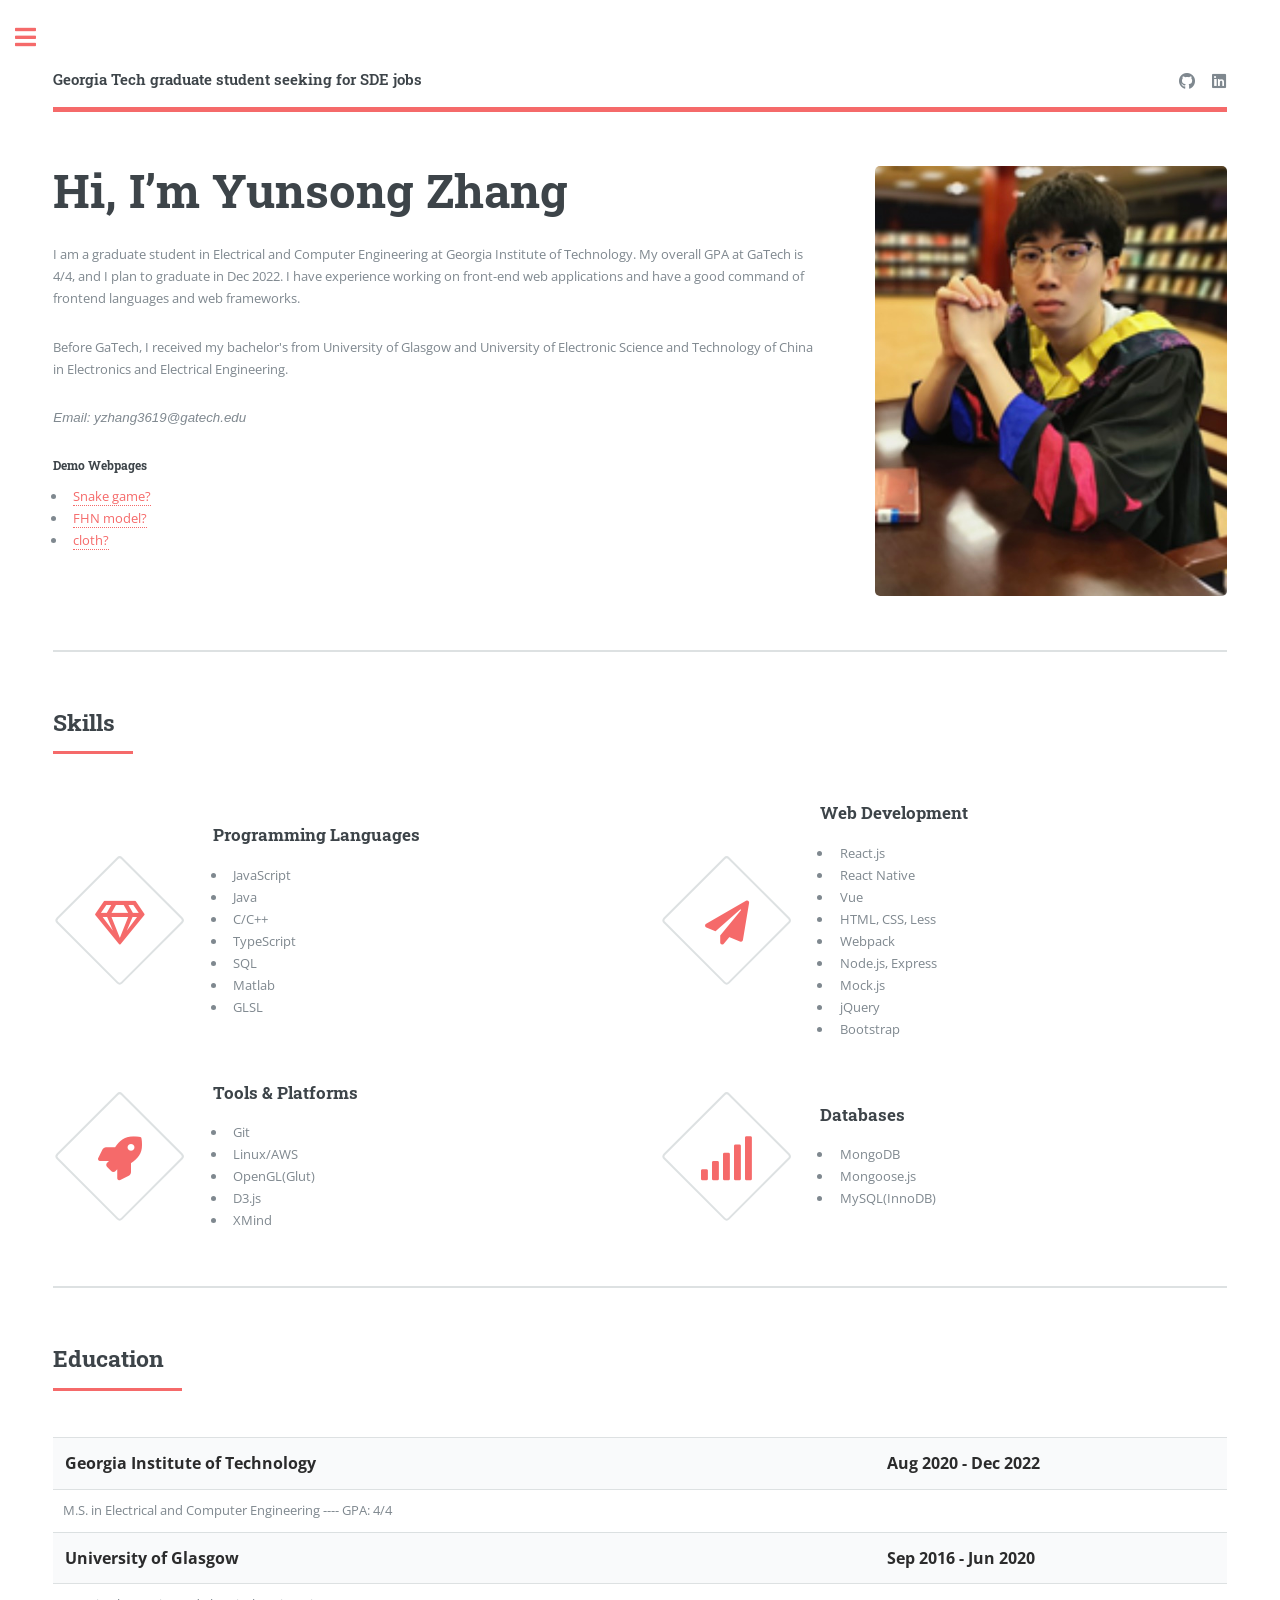
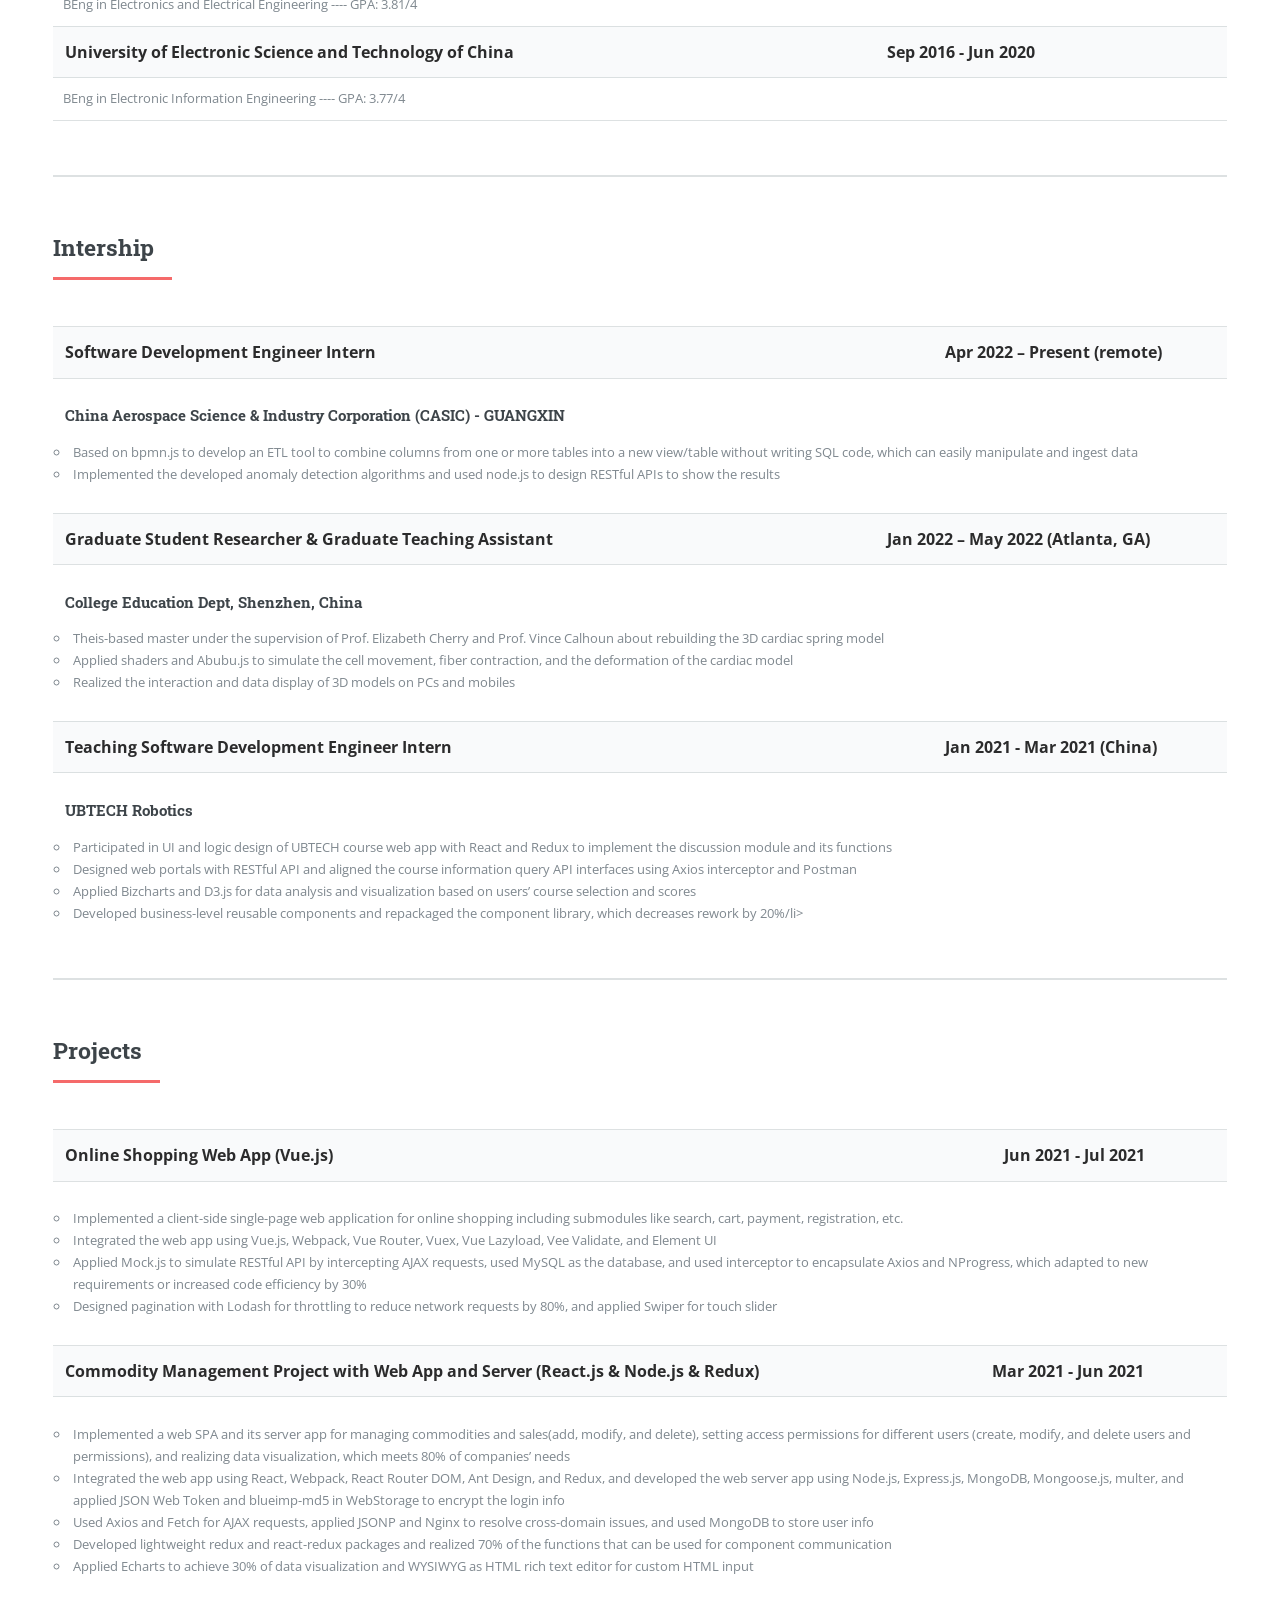
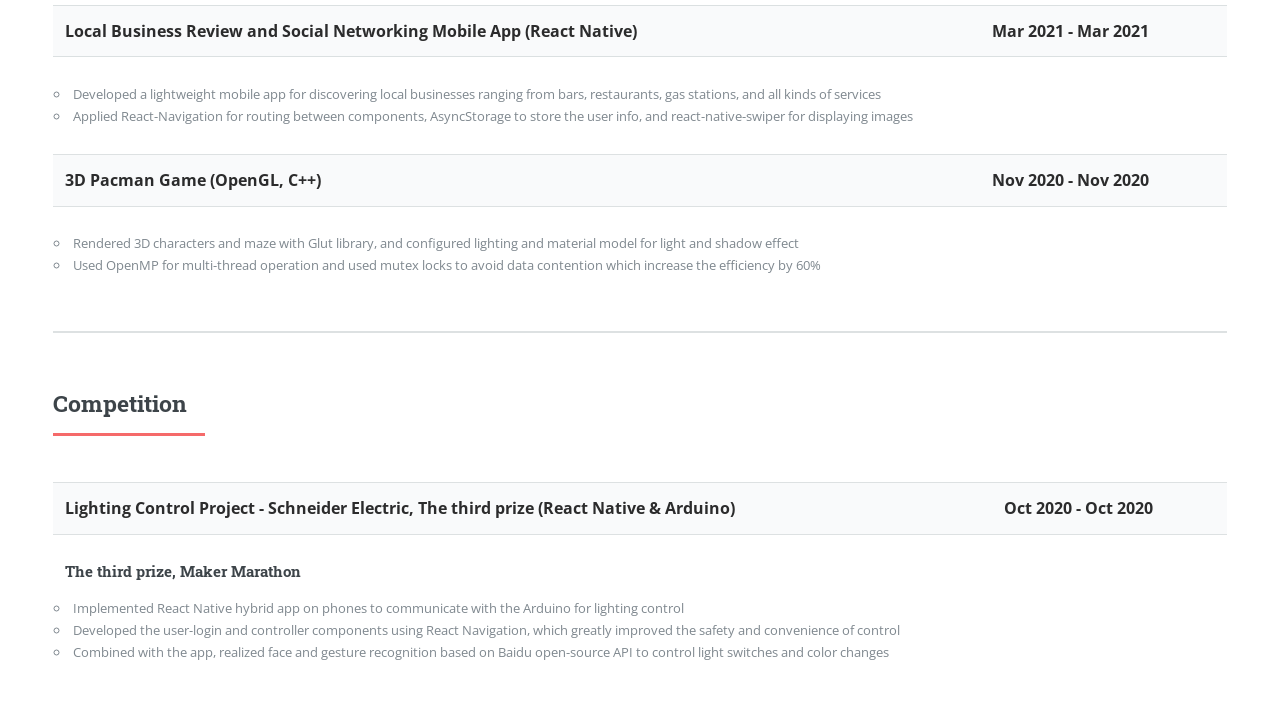
==== commit 34b4b251: "update 2022/7/15" ====
--- a/index.html
+++ b/index.html
@@ -84,7 +84,8 @@
 											<div class="content">
 												<h3>Web Development</h3>
 												<ul>
-													<li>React</li>
+													<li>React.js</li>
+													<li>React Native</li>
 													<li>Vue</li>
 													<li>HTML, CSS, Less</li>
 													<li>Webpack</li>
@@ -101,7 +102,7 @@
 												<h3>Tools & Platforms</h3>
 												<ul>
 													<li>Git</li>
-													<li>Linux/Unix</li>
+													<li>Linux/AWS</li>
 													<li>OpenGL(Glut)</li>
 													<li>D3.js</li>
 													<li>XMind</li>
@@ -113,7 +114,8 @@
 											<div class="content">
 												<h3>Databases</h3>
 												<ul>
-													<li>MongoDB, Mongoose</li>
+													<li>MongoDB</li>
+													<li>Mongoose.js</li>
 													<li>MySQL(InnoDB)</li>
 												</ul>
 											</div>
@@ -160,8 +162,8 @@
 										</header>
 										<table>
 											<tr>
-												<td style="width: 70%; font-size:larger; font-weight: bold; color: rgba(0, 0, 0, 0.829);">Software Development Engineer Intern</td>
-												<td style="width: 30%; font-size:larger; font-weight: bold; color: rgba(0, 0, 0, 0.829);">Apr 2022 – Present (remote)</td>
+												<td style="width: 75%; font-size:larger; font-weight: bold; color: rgba(0, 0, 0, 0.829);">Software Development Engineer Intern</td>
+												<td style="width: 25%; font-size:larger; font-weight: bold; color: rgba(0, 0, 0, 0.829);">Apr 2022 – Present (remote)</td>
 											</tr>
 										</table>
 										<h4 style="margin-left: 1%;">China Aerospace Science & Industry Corporation (CASIC) - GUANGXIN</h4>
@@ -172,8 +174,8 @@
 
 										<table>
 											<tr>
-												<td style="width: 65%; font-size:larger; font-weight: bold; color: rgba(0, 0, 0, 0.829);">Graduate Student Researcher & Graduate Teaching Assistant</td>
-												<td style="width: 35%; font-size:larger; font-weight: bold; color: rgba(0, 0, 0, 0.829);">Jan 2022 – May 2022 (Atlanta, GA)</td>
+												<td style="width: 70%; font-size:larger; font-weight: bold; color: rgba(0, 0, 0, 0.829);">Graduate Student Researcher & Graduate Teaching Assistant</td>
+												<td style="width: 30%; font-size:larger; font-weight: bold; color: rgba(0, 0, 0, 0.829);">Jan 2022 – May 2022 (Atlanta, GA)</td>
 											</tr>
 										</table>
 										<h4 style="margin-left: 1%;">College Education Dept, Shenzhen, China</h4>
@@ -185,8 +187,8 @@
 
 										<table>
 											<tr>
-												<td style="width: 70%; font-size:larger; font-weight: bold; color: rgba(0, 0, 0, 0.829);">Teaching Software Development Engineer Intern</td>
-												<td style="width: 30%; font-size:larger; font-weight: bold; color: rgba(0, 0, 0, 0.829);">Jan 2021 - Mar 2021 (China)</td>
+												<td style="width: 75%; font-size:larger; font-weight: bold; color: rgba(0, 0, 0, 0.829);">Teaching Software Development Engineer Intern</td>
+												<td style="width: 25%; font-size:larger; font-weight: bold; color: rgba(0, 0, 0, 0.829);">Jan 2021 - Mar 2021 (China)</td>
 											</tr>
 										</table>
 										<h4 style="margin-left: 1%;">UBTECH Robotics</h4>
@@ -213,33 +215,33 @@
 										<ol style="list-style-type: circle;">
 											<li>Implemented a client-side single-page web application for online shopping including submodules like search, cart, payment, registration, etc.</li>
 											<li>Integrated the web app using Vue.js, Webpack, Vue Router, Vuex, Vue Lazyload, Vee Validate, and Element UI</li>
-											<li>Applied Mock.js to simulate RESTful API by intercepting AJAX requests, used MySQL as database, and used interceptor to encapsulate Axios and NProgress, adapted to new requirements or increased code efficiency by 30%</li>
-											<li>Designed pagination with Lodash for throttling to reduce network requests by 60%, and applied Swiper for touch slider</li>
+											<li>Applied Mock.js to simulate RESTful API by intercepting AJAX requests, used MySQL as the database, and used interceptor to encapsulate Axios and NProgress, which adapted to new requirements or increased code efficiency by 30%</li>
+											<li>Designed pagination with Lodash for throttling to reduce network requests by 80%, and applied Swiper for touch slider</li>
 										</ol>
 										
 										<table>
 											<tr>
-												<td style="width: 79%; font-size:larger; font-weight: bold; color: rgba(0, 0, 0, 0.829);">Commodity Management Project with Web App and Web Server (Vue.js & Express)</td>
+												<td style="width: 79%; font-size:larger; font-weight: bold; color: rgba(0, 0, 0, 0.829);">Commodity Management Project with Web App and Server (React.js & Node.js & Redux)</td>
 												<td style="width: 21%; font-size:larger; font-weight: bold; color: rgba(0, 0, 0, 0.829);">Mar 2021 - Jun 2021</td>
 											</tr>
 										</table>
 										<ol style="list-style-type: circle;">
-											<li>Implemented a web SPA and its server app for managing commodities and sales(add, modify, and delete), setting access permissions for different users (create, modify, and delete user and permission), and realizing data visualization, which meets 80% of companies’ needs</li>
-											<li>Integrated the web app using React, Webpack, React Router DOM, Ant Design, and Redux, and developed the web server app using Node.js, Express.js, MongoDB, Mongoose.js, multer, and used blueimp-md5, and JSON Web Token to encrypt the login info</li>
+											<li>Implemented a web SPA and its server app for managing commodities and sales(add, modify, and delete), setting access permissions for different users (create, modify, and delete users and permissions), and realizing data visualization, which meets 80% of companies’ needs</li>
+											<li>Integrated the web app using React, Webpack, React Router DOM, Ant Design, and Redux, and developed the web server app using Node.js, Express.js, MongoDB, Mongoose.js, multer, and applied JSON Web Token and blueimp-md5 in WebStorage to encrypt the login info</li>
 											<li>Used Axios and Fetch for AJAX requests, applied JSONP and Nginx to resolve cross-domain issues, and used MongoDB to store user info</li>
-											<li>Encapsulated Axios interceptor to store the token and password into WebStorage (LocalStorage) for authentication and automatic login</li>
-											<li>Applied Echarts to achieve 30% of data visualization and wysiwyg as HTML rich text editor for custom HTML input</li>
-										</ol>
-
-										<table>
-											<tr>
-												<td style="width: 79%; font-size:larger; font-weight: bold; color: rgba(0, 0, 0, 0.829);">Lightweight Redux and React-Redux (JavaScript)</td>
+											<li>Developed lightweight redux and react-redux packages and realized 70% of the functions that can be used for component communication</li>
+											<li>Applied Echarts to achieve 30% of data visualization and WYSIWYG as HTML rich text editor for custom HTML input</li>
+										</ol>
+
+										<table>
+											<tr>
+												<td style="width: 79%; font-size:larger; font-weight: bold; color: rgba(0, 0, 0, 0.829);">Local Business Review and Social Networking Mobile App (React Native)</td>
 												<td style="width: 21%; font-size:larger; font-weight: bold; color: rgba(0, 0, 0, 0.829);">Mar 2021 - Mar 2021</td>
 											</tr>
 										</table>
 										<ol style="list-style-type: circle;">
-											<li>Developed lightweight redux and react-redux packages with JavaScript that can be used for component communication in React</li>
-											<li>Realized 70% of the functions in the two packages like creating a store, combining reducers, creating Provider components, etc</li>
+											<li>Developed a lightweight mobile app for discovering local businesses ranging from bars, restaurants, gas stations, and all kinds of services</li>
+											<li>Applied React-Navigation for routing between components, AsyncStorage to store the user info, and react-native-swiper for displaying images</li>
 										</ol>
 
 										<table>
@@ -263,15 +265,16 @@
 										</header>
 										<table>
 											<tr>
-												<td style="width: 80%; font-size:larger; font-weight: bold; color: rgba(0, 0, 0, 0.829);">Lighting Control Project (Schneider Electric)</td>
+												<td style="width: 80%; font-size:larger; font-weight: bold; color: rgba(0, 0, 0, 0.829);">Lighting Control Project - Schneider Electric, The third prize (React Native & Arduino)</td>
 												<td style="width: 20%; font-size:larger; font-weight: bold; color: rgba(0, 0, 0, 0.829);">Oct 2020 - Oct 2020</td>
 											</tr>
 										</table>
 										<h4 style="margin-left: 1%;">The third prize, Maker Marathon</h4>
 
 										<ol style="list-style-type: circle;">
-											<li>Realized face and gesture recognition based on Baidu open-source API to control light switches and color changes</li>
-											<li>Used the Bluetooth module on Arduino to communicate with the mobile phone for lighting control</li>
+											<li>Implemented React Native hybrid app on phones to communicate with the Arduino for lighting control</li>
+											<li>Developed the user-login and controller components using React Navigation, which greatly improved the safety and convenience of control</li>
+											<li>Combined with the app, realized face and gesture recognition based on Baidu open-source API to control light switches and color changes</li>
 										</ol>
 
 								</section>
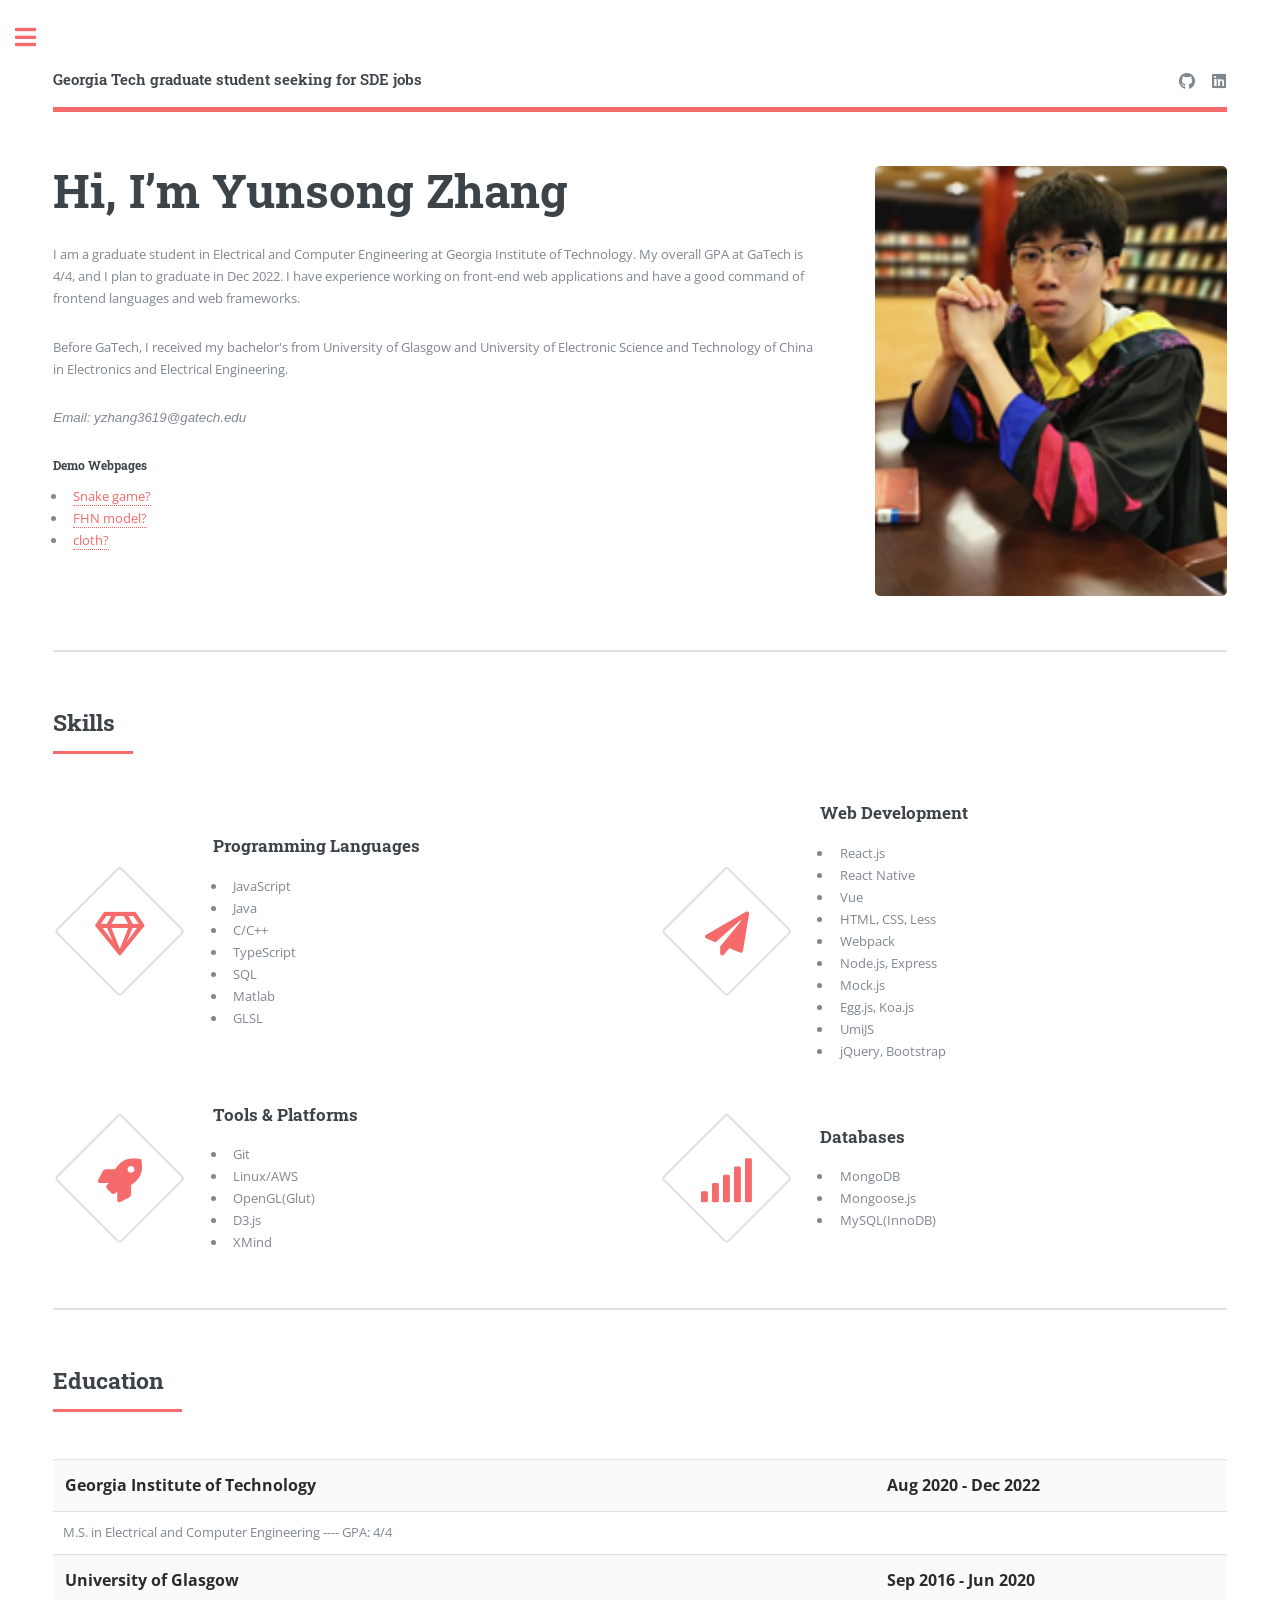
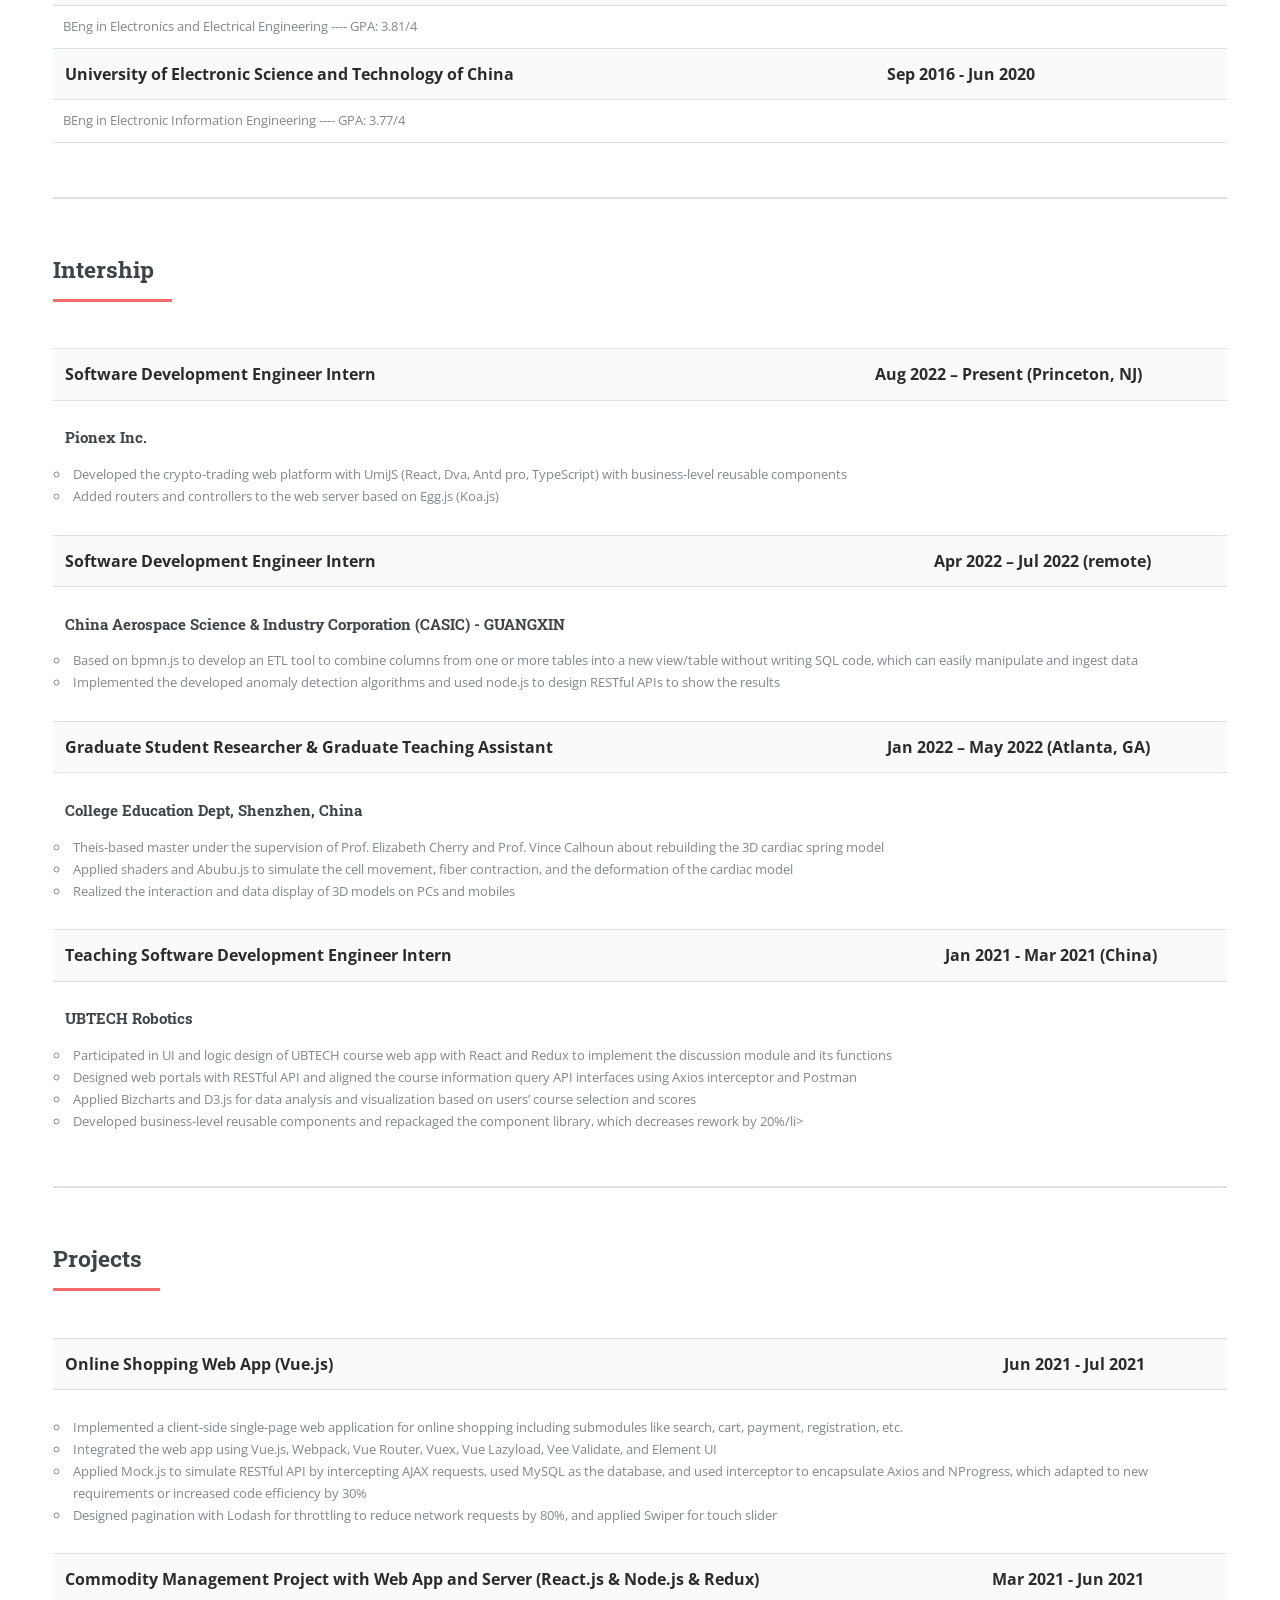
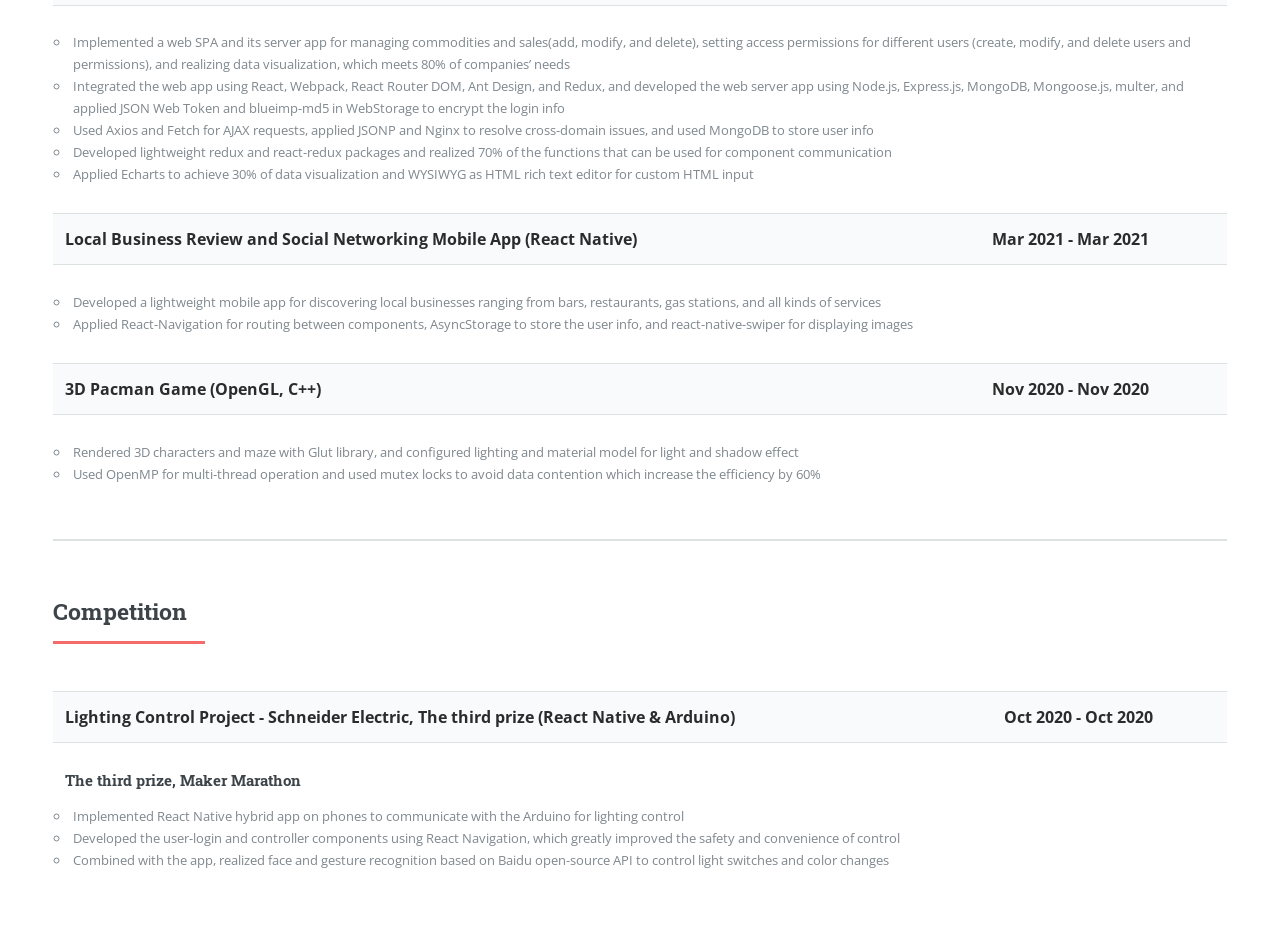
==== commit 480ba687: "Add files via upload update Aug 22 2022" ====
--- a/index.html
+++ b/index.html
@@ -91,8 +91,9 @@
 													<li>Webpack</li>
 													<li>Node.js, Express</li>
 													<li>Mock.js</li>
-													<li>jQuery</li>
-													<li>Bootstrap</li>
+													<li>Egg.js, Koa.js</li>
+													<li>UmiJS</li>
+													<li>jQuery, Bootstrap</li>
 												</ul>
 											</div>
 										</article>
@@ -162,8 +163,20 @@
 										</header>
 										<table>
 											<tr>
-												<td style="width: 75%; font-size:larger; font-weight: bold; color: rgba(0, 0, 0, 0.829);">Software Development Engineer Intern</td>
-												<td style="width: 25%; font-size:larger; font-weight: bold; color: rgba(0, 0, 0, 0.829);">Apr 2022 – Present (remote)</td>
+												<td style="width: 69%; font-size:larger; font-weight: bold; color: rgba(0, 0, 0, 0.829);">Software Development Engineer Intern</td>
+												<td style="width: 31%; font-size:larger; font-weight: bold; color: rgba(0, 0, 0, 0.829);">Aug 2022 – Present (Princeton, NJ)</td>
+											</tr>
+										</table>
+										<h4 style="margin-left: 1%;">Pionex Inc.</h4>
+										<ol style="list-style-type: circle;">
+											<li>Developed the crypto-trading web platform with UmiJS (React, Dva, Antd pro, TypeScript) with business-level reusable components</li>
+											<li>Added routers and controllers to the web server based on Egg.js (Koa.js)</li>
+										</ol>
+
+										<table>
+											<tr>
+												<td style="width: 74%; font-size:larger; font-weight: bold; color: rgba(0, 0, 0, 0.829);">Software Development Engineer Intern</td>
+												<td style="width: 26%; font-size:larger; font-weight: bold; color: rgba(0, 0, 0, 0.829);">Apr 2022 – Jul 2022 (remote)</td>
 											</tr>
 										</table>
 										<h4 style="margin-left: 1%;">China Aerospace Science & Industry Corporation (CASIC) - GUANGXIN</h4>
